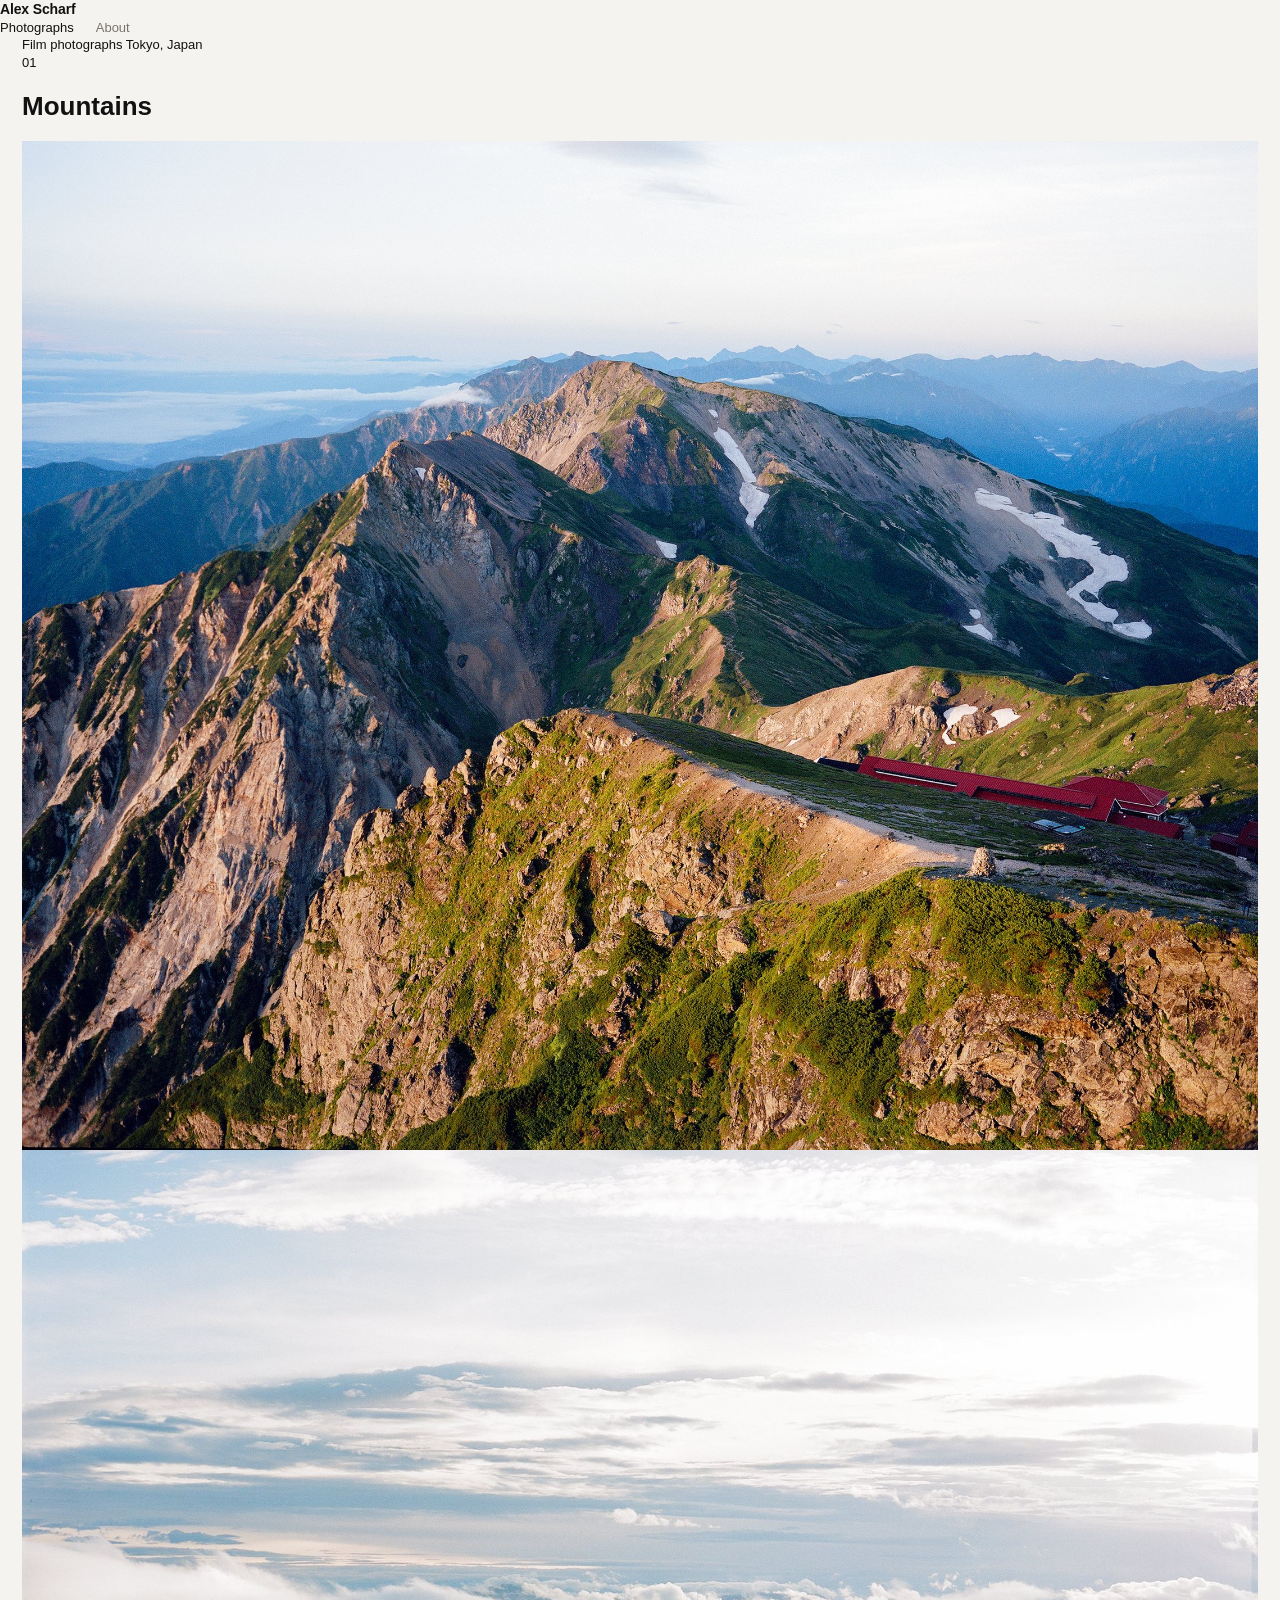
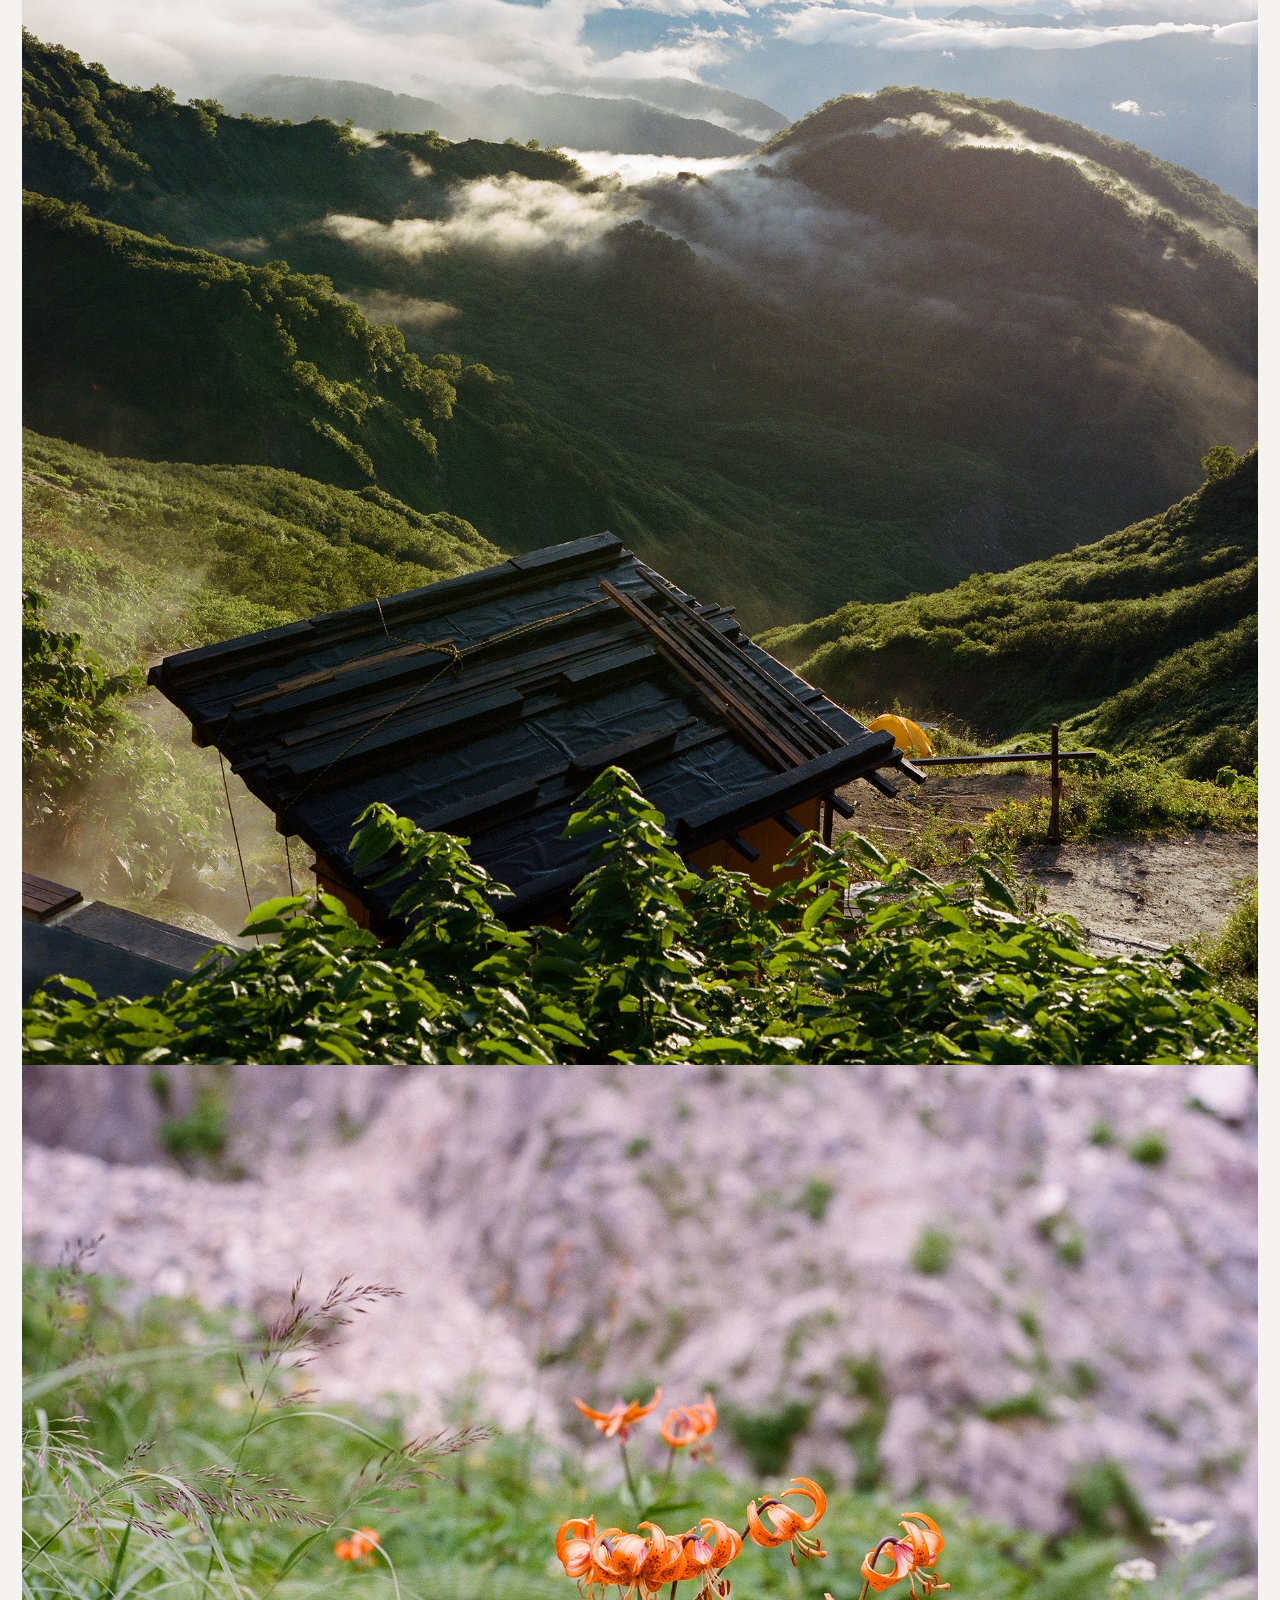
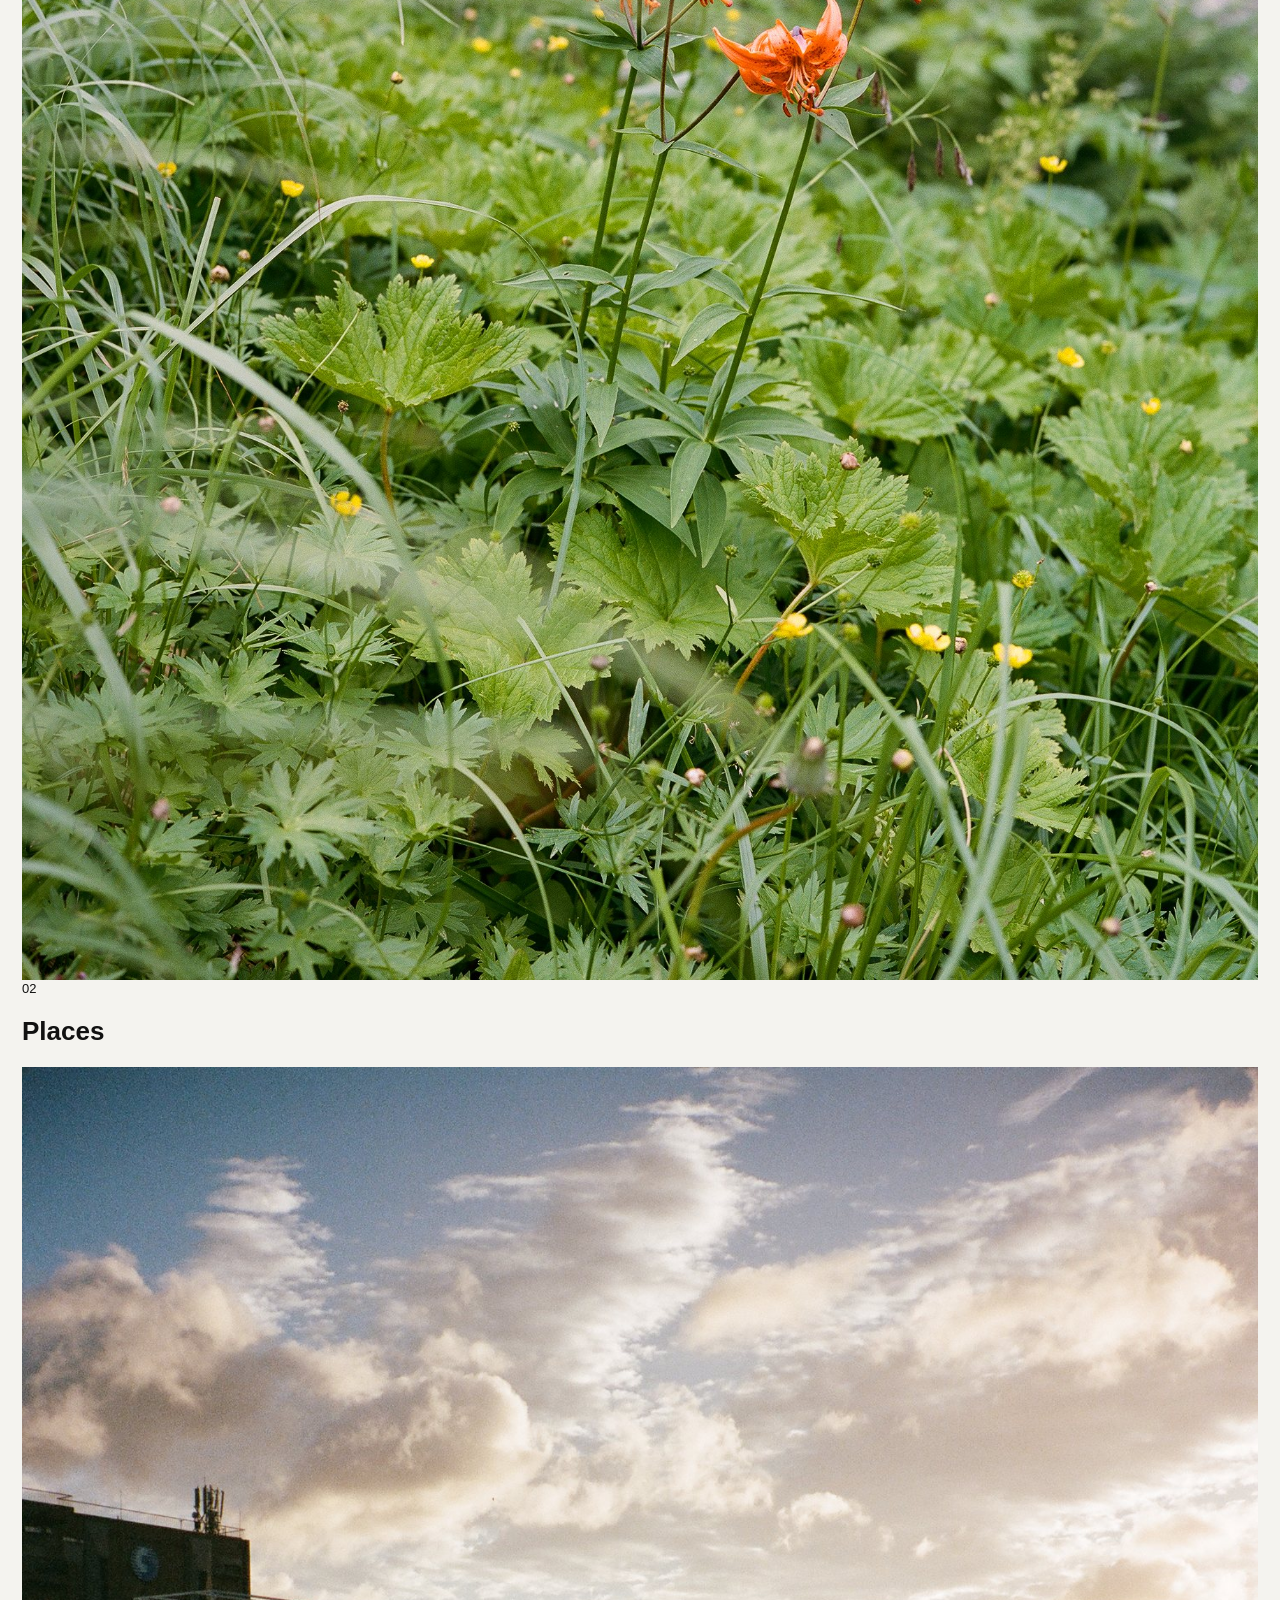
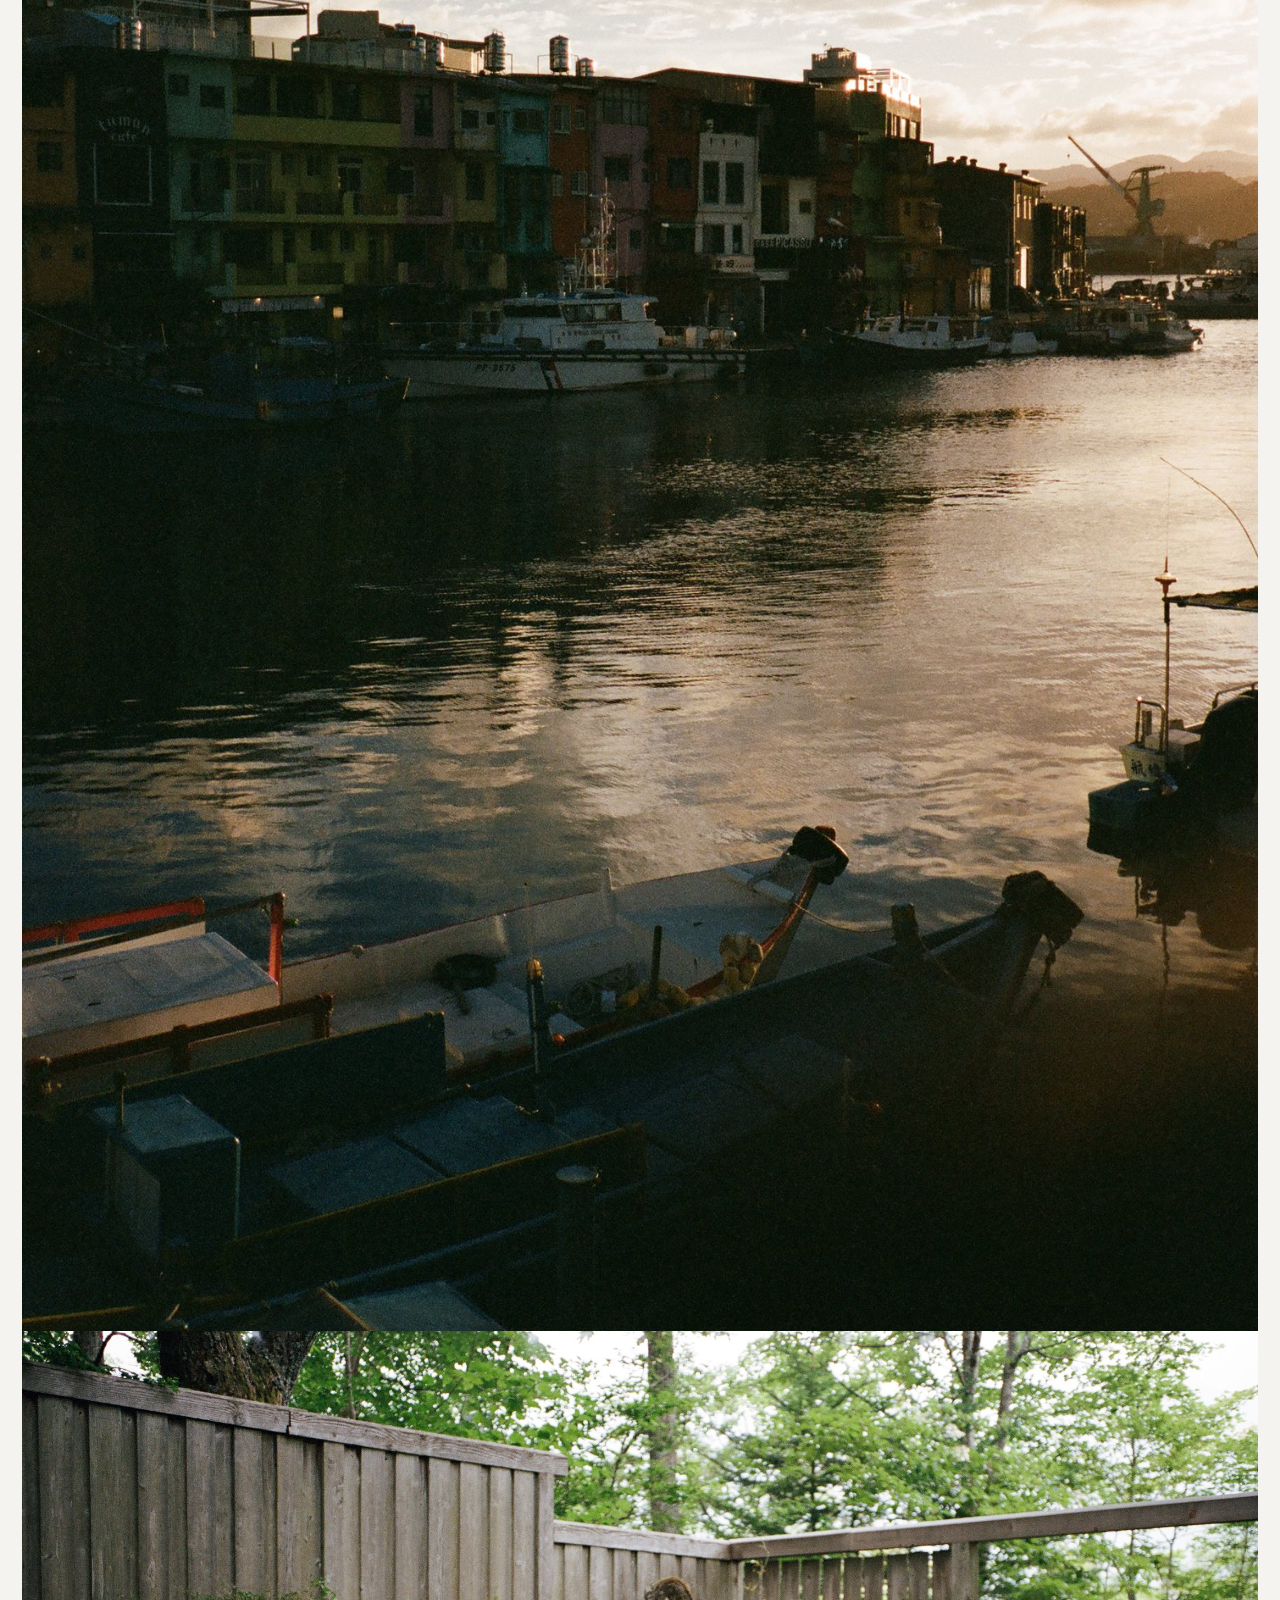
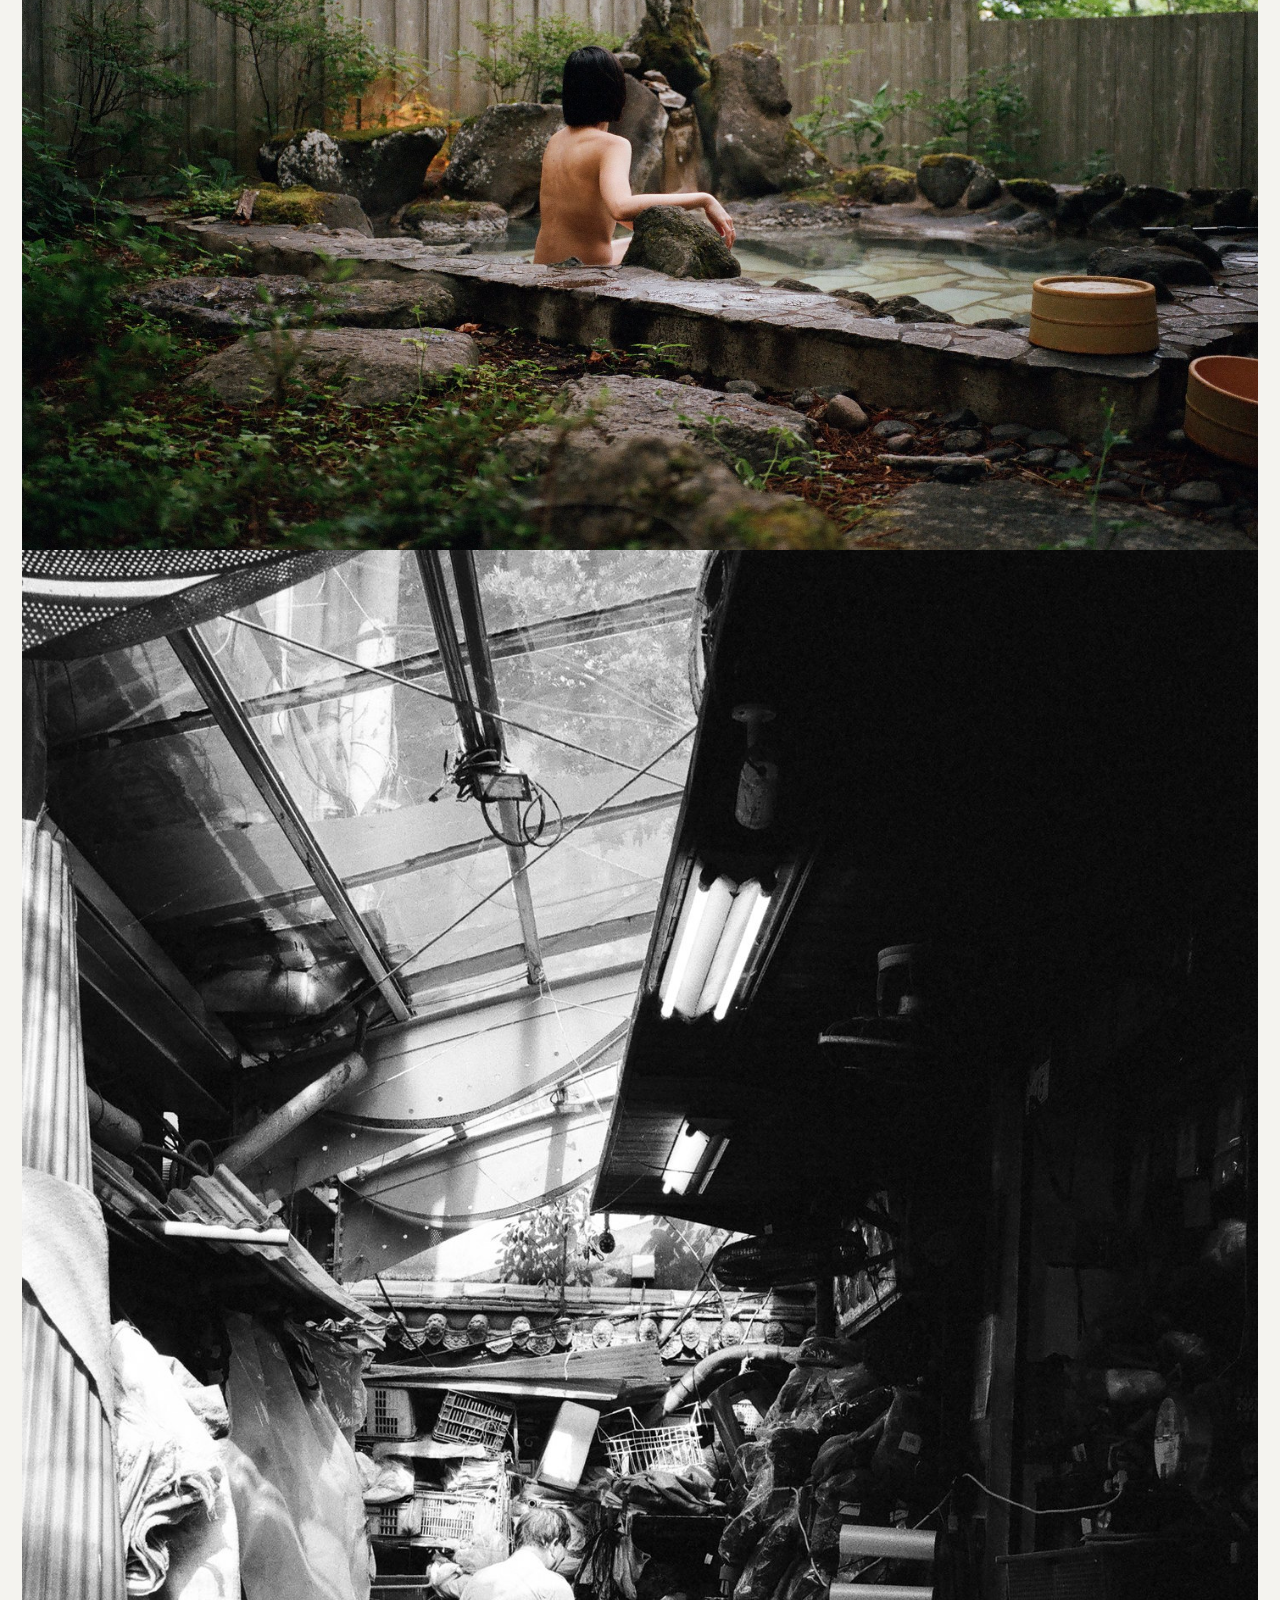
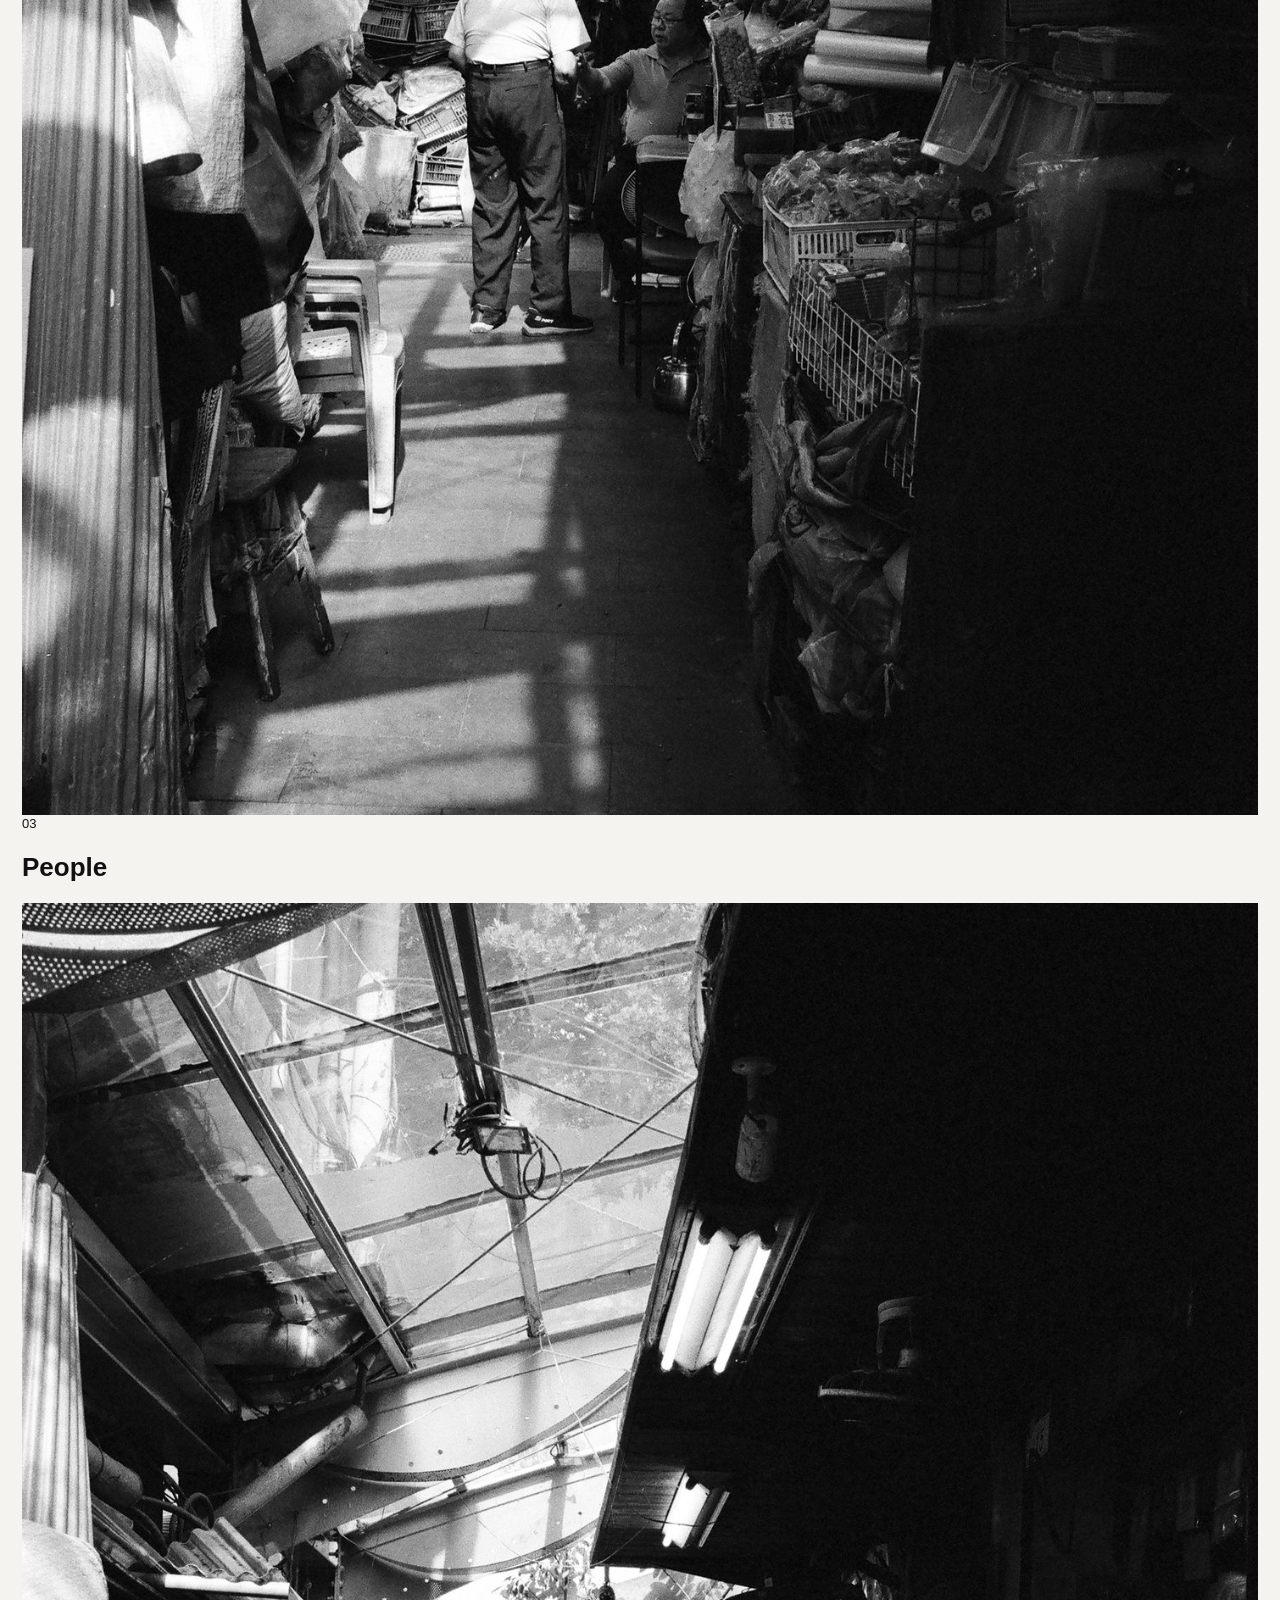
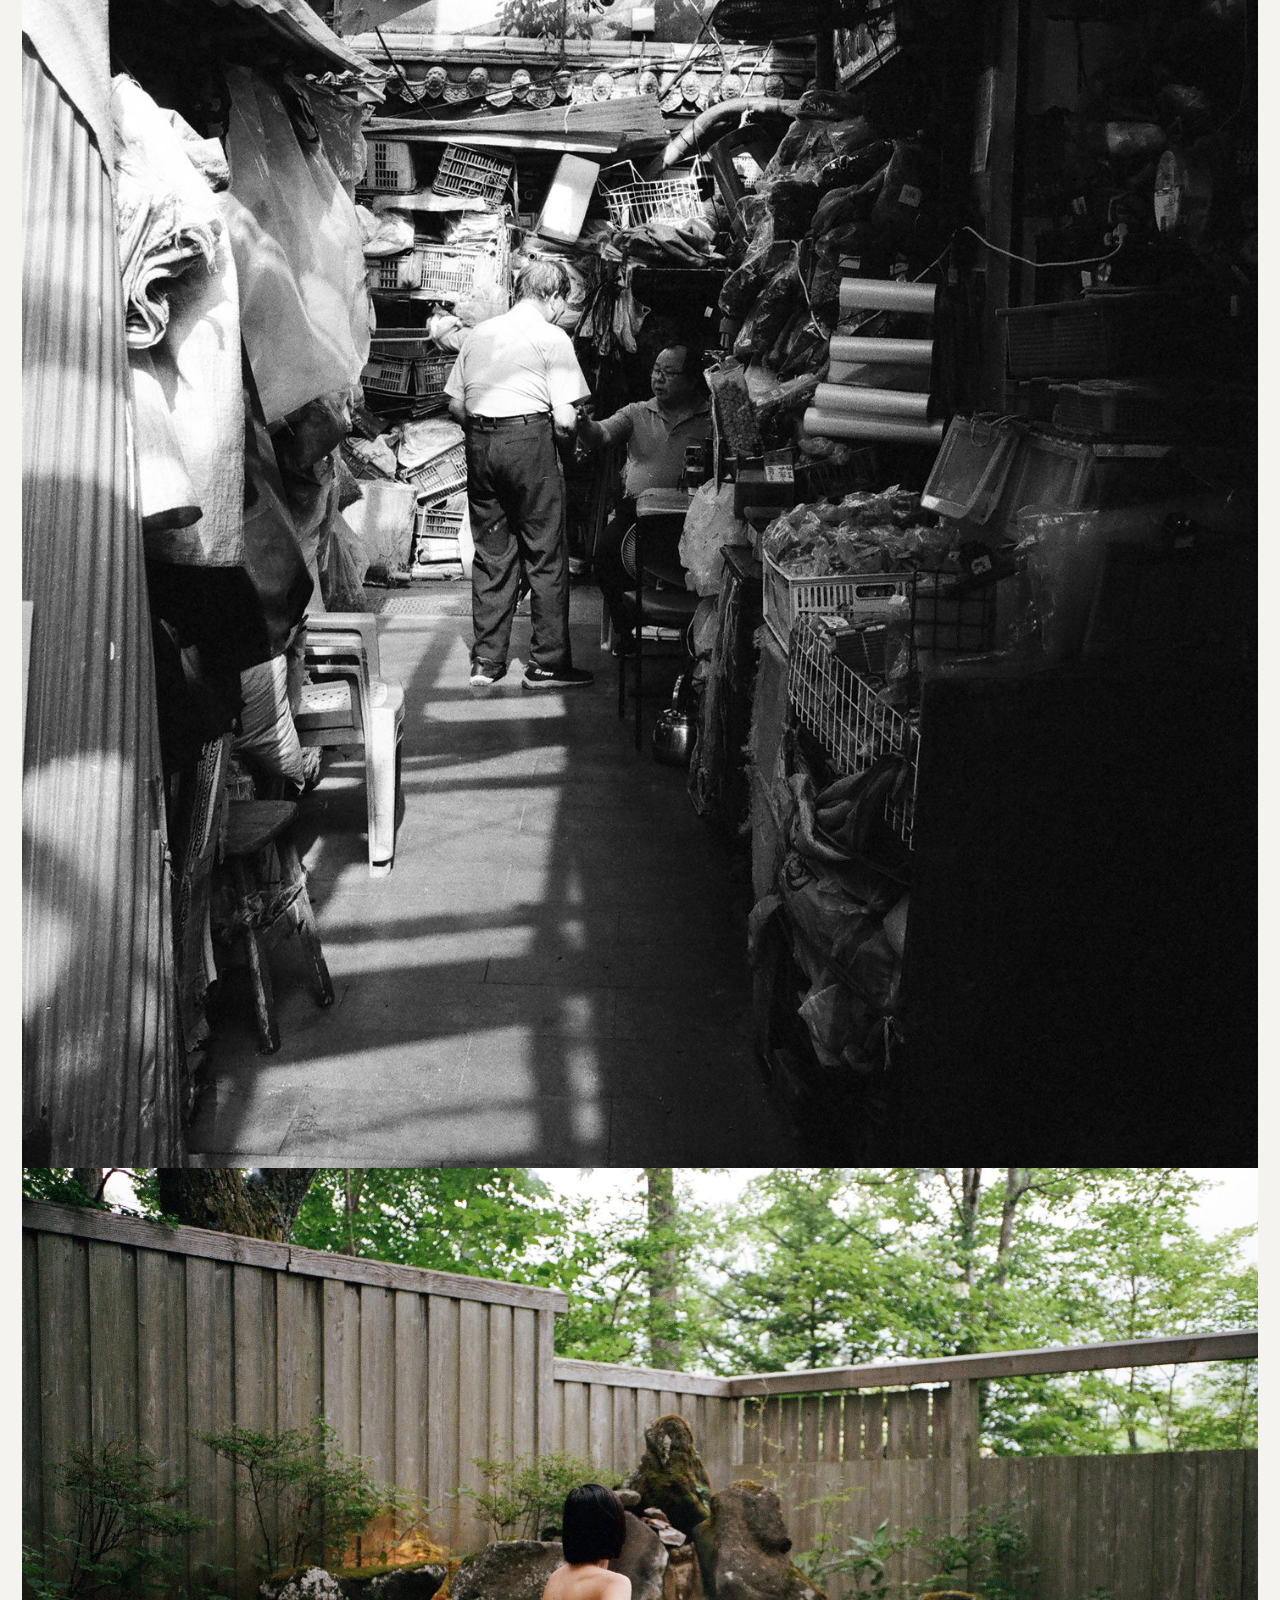
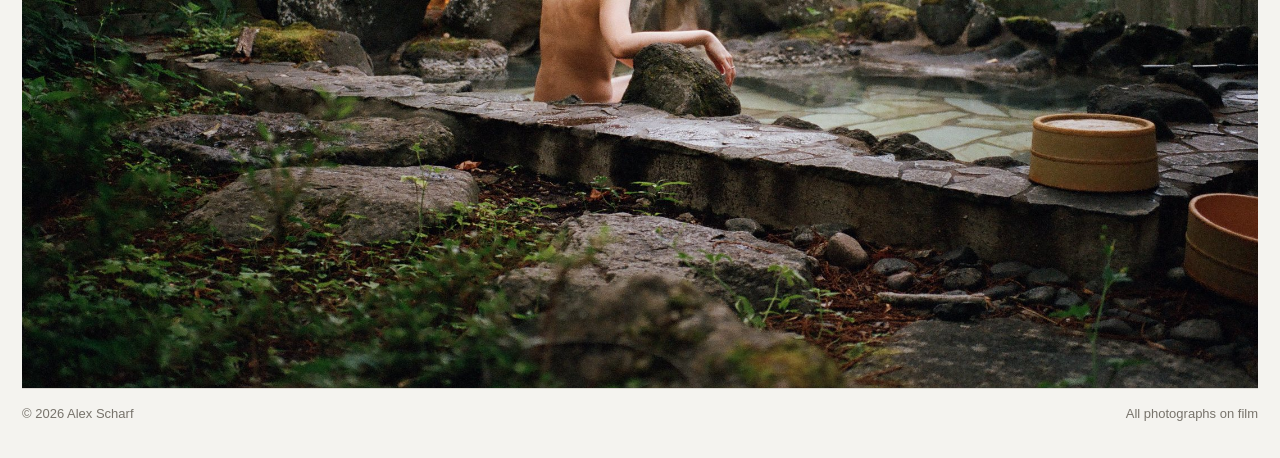
==== index.html @ 90b60af8 "Rebuild photo index with clearer navigation" ====
<!doctype html>
<html lang="en">
<head>
  <meta charset="utf-8">
  <meta name="viewport" content="width=device-width, initial-scale=1">
  <title>Photographs — Alex Scharf</title>
  <meta name="description" content="Film photographs by Alex Scharf, based in Tokyo.">
  <meta name="theme-color" content="#f6f5f1">
  <link rel="stylesheet" href="/styles.css">
</head>
<body>
  <header class="site-header">
    <a class="brand" href="/">Alex Scharf</a>
    <nav aria-label="Primary">
      <a class="active" href="/">Photographs</a>
      <a href="/about/">About</a>
    </nav>
  </header>

  <main class="work-index">
    <div class="index-intro">
      <span>Film photographs</span>
      <span>Tokyo, Japan</span>
    </div>

    <a class="series-row" href="/mountains/">
      <div class="series-title">
        <span class="number">01</span>
        <h1>Mountains</h1>
      </div>
      <div class="series-preview mountains-preview">
        <img src="/images/000033270004.jpg" alt="">
        <img src="/images/000033280009.jpg" alt="">
        <img src="/images/000033280007.jpg" alt="">
      </div>
    </a>

    <a class="series-row" href="/places/">
      <div class="series-title">
        <span class="number">02</span>
        <h1>Places</h1>
      </div>
      <div class="series-preview places-preview">
        <img src="/images/000029810016.jpg" alt="">
        <img src="/images/000029790023.jpg" alt="">
        <img src="/images/000033010025.jpg" alt="">
      </div>
    </a>

    <a class="series-row" href="/people/">
      <div class="series-title">
        <span class="number">03</span>
        <h1>People</h1>
      </div>
      <div class="series-preview people-preview">
        <img src="/images/000033010025.jpg" alt="">
        <img src="/images/000029790023.jpg" alt="">
      </div>
    </a>
  </main>

  <footer class="site-footer">
    <span>© <span id="year"></span> Alex Scharf</span>
    <span>All photographs on film</span>
  </footer>
  <script>document.getElementById('year').textContent = new Date().getFullYear();</script>
</body>
</html>
---- styles.css ----
:root{
  --paper:#f4f3ef;
  --ink:#111;
  --muted:#77736b;
  --rule:#d8d5cf;
  --page:1600px;
}
*{box-sizing:border-box}
html{scroll-behavior:smooth}
body{
  margin:0;
  background:var(--paper);
  color:var(--ink);
  font-family:Arial,Helvetica,sans-serif;
  font-size:13px;
  line-height:1.35;
}
a{color:inherit;text-decoration:none}
img{display:block;width:100%;height:auto}
figure{margin:0}
.topbar,.site-footer,main{
  width:min(calc(100% - 44px),var(--page));
  margin:0 auto;
}
.topbar{
  height:64px;
  display:flex;
  align-items:center;
  justify-content:space-between;
}
.brand{
  font-size:14px;
  font-weight:600;
  letter-spacing:-.01em;
}
nav{display:flex;gap:22px;color:var(--muted)}
nav a:hover,nav a.active{color:var(--ink)}
.opening{
  width:100%;
  height:calc(100vh - 64px);
  min-height:620px;
  overflow:hidden;
}
.opening img{
  width:100%;
  height:100%;
  object-fit:cover;
}
.index-row{
  display:grid;
  grid-template-columns:1fr 1fr 1fr;
  padding:14px 0 0;
  color:var(--muted);
}
.index-row span:nth-child(2){text-align:center}
.index-row span:nth-child(3){text-align:right}
.collection-feature{
  width:78%;
  margin-top:18vw;
}
.collection-feature.feature-right{margin-left:auto}
.collection-feature.feature-small{width:58%}
.collection-feature figure{overflow:hidden}
.collection-feature img{transition:transform .35s ease,opacity .2s ease}
.collection-feature a:hover img{transform:scale(1.005);opacity:.97}
.feature-label{
  display:grid;
  grid-template-columns:60px 1fr auto;
  align-items:baseline;
  gap:18px;
  padding-top:10px;
}
.feature-label strong{
  font-size:clamp(28px,3vw,48px);
  font-weight:400;
  letter-spacing:-.035em;
}
.feature-label span:first-child,
.feature-label span:last-child{color:var(--muted)}
.about-minimal{
  margin-top:20vw;
  border-top:1px solid var(--rule);
  padding:18px 0 84px;
  display:grid;
  grid-template-columns:1fr 2fr;
}
.about-minimal span{color:var(--muted)}
.about-minimal p{
  margin:0;
  max-width:560px;
  font-size:18px;
  letter-spacing:-.01em;
}
.site-footer{
  display:flex;
  justify-content:space-between;
  border-top:1px solid var(--rule);
  padding:16px 0 36px;
  color:var(--muted);
}

/* collection pages */
.collection-page{padding-bottom:7vw}
.collection-meta{
  display:grid;
  grid-template-columns:60px 1fr auto;
  gap:18px;
  border-top:1px solid var(--rule);
  padding:14px 0 7vw;
  color:var(--muted);
}
.collection-meta span:nth-child(2){
  color:var(--ink);
  font-size:14px;
}
.photo{margin-bottom:14vw}
.photo.full{width:100%}
.photo.medium{width:66%}
.photo.small{width:43%}
.photo.left{margin-right:auto}
.photo.right{margin-left:auto}

@media(max-width:760px){
  .topbar,.site-footer,main{width:min(calc(100% - 24px),var(--page))}
  .topbar{height:auto;min-height:58px;padding:16px 0;align-items:flex-start;gap:20px}
  nav{gap:12px;flex-wrap:wrap;justify-content:flex-end}
  .opening{height:auto;min-height:0}
  .opening img{height:auto;object-fit:contain}
  .index-row{padding-top:10px}
  .collection-feature,
  .collection-feature.feature-small{width:88%;margin-top:30vw}
  .collection-feature.feature-right{margin-left:auto}
  .feature-label{grid-template-columns:34px 1fr;gap:8px 12px}
  .feature-label span:last-child{grid-column:2}
  .about-minimal{grid-template-columns:1fr;gap:28px;margin-top:30vw;padding-bottom:54px}
  .about-minimal p{font-size:16px}
  .collection-meta{grid-template-columns:34px 1fr;gap:8px 12px;padding-bottom:18vw}
  .collection-meta span:last-child{grid-column:2}
  .collection-page{padding-bottom:12vw}
  .photo{margin-bottom:26vw}
  .photo.medium{width:86%}
  .photo.small{width:70%}
}
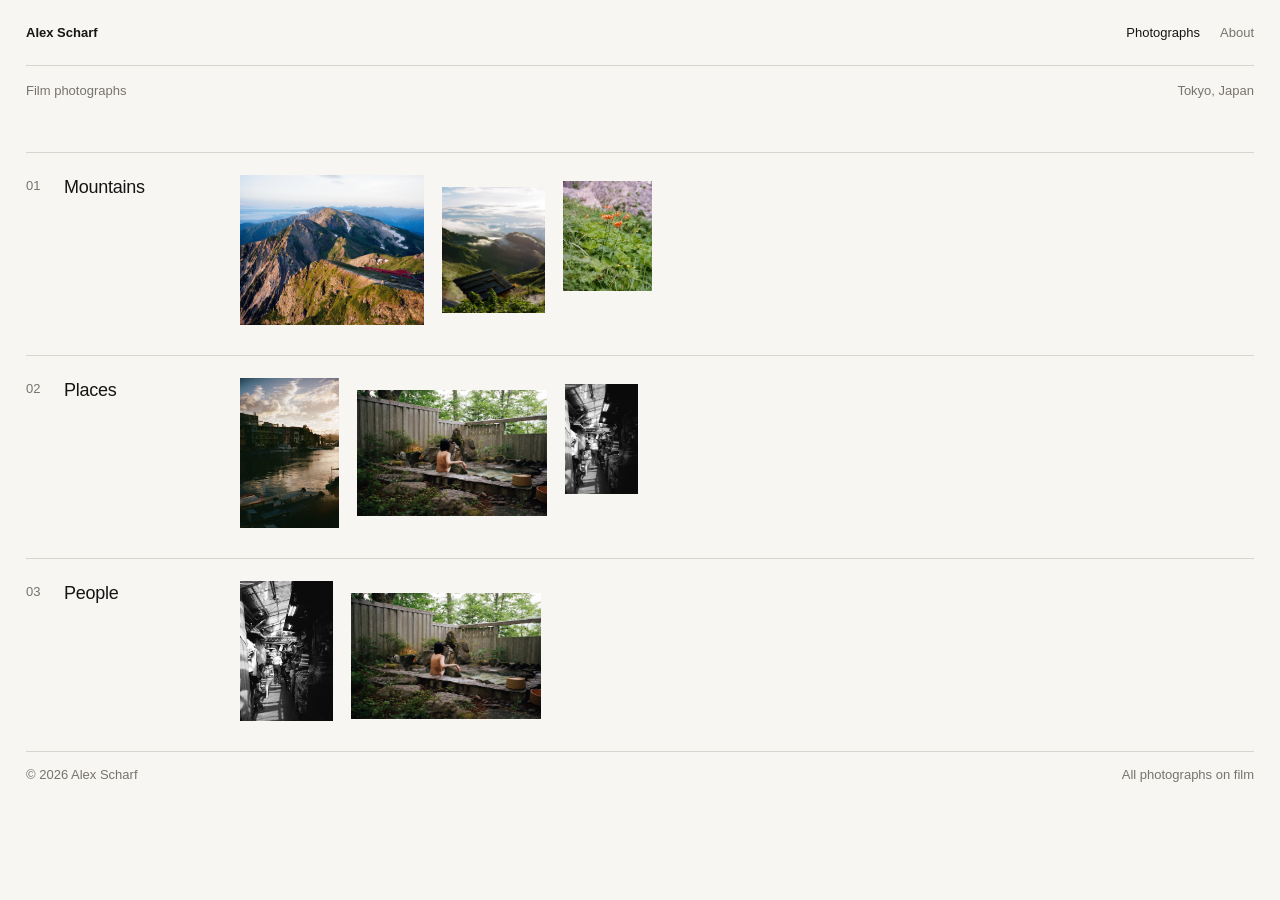
==== commit 2ab4bac6: "Use compact photography stylesheet" ====
--- a/index.html
+++ b/index.html
@@ -6,7 +6,7 @@
   <title>Photographs — Alex Scharf</title>
   <meta name="description" content="Film photographs by Alex Scharf, based in Tokyo.">
   <meta name="theme-color" content="#f6f5f1">
-  <link rel="stylesheet" href="/styles.css">
+  <link rel="stylesheet" href="/photo-index.css">
 </head>
 <body>
   <header class="site-header">
--- a/photo-index.css
+++ b/photo-index.css
@@ -0,0 +1,170 @@
+:root{
+  --bg:#f7f6f2;
+  --ink:#151515;
+  --muted:#77736d;
+  --rule:#d8d5cf;
+  --max:1240px;
+}
+*{box-sizing:border-box}
+html{scroll-behavior:smooth}
+body{
+  margin:0;
+  background:var(--bg);
+  color:var(--ink);
+  font-family:Arial,Helvetica,sans-serif;
+  font-size:13px;
+  line-height:1.35;
+}
+a{color:inherit;text-decoration:none}
+img{display:block;max-width:100%;height:auto}
+figure,h1,p{margin:0}
+
+.site-header,.work-index,.series-page,.about-page,.site-footer{
+  width:min(calc(100% - 52px),var(--max));
+  margin:0 auto;
+}
+.site-header{
+  height:66px;
+  display:flex;
+  align-items:center;
+  justify-content:space-between;
+  border-bottom:1px solid var(--rule);
+}
+.brand{font-weight:600}
+.site-header nav{display:flex;gap:20px;color:var(--muted)}
+.site-header nav a:hover,.site-header nav a.active{color:var(--ink)}
+
+.index-intro{
+  display:flex;
+  justify-content:space-between;
+  padding:16px 0 52px;
+  color:var(--muted);
+}
+
+.series-row{
+  display:grid;
+  grid-template-columns:180px 1fr;
+  gap:34px;
+  padding:22px 0 30px;
+  border-top:1px solid var(--rule);
+  align-items:start;
+}
+.series-title{
+  display:grid;
+  grid-template-columns:28px 1fr;
+  gap:10px;
+  align-content:start;
+}
+.series-title .number{color:var(--muted);padding-top:2px}
+.series-title h1{
+  font-size:18px;
+  font-weight:400;
+  letter-spacing:-.015em;
+}
+.series-preview{
+  display:flex;
+  gap:18px;
+  align-items:flex-start;
+}
+.series-preview img{
+  width:auto;
+  max-width:none;
+  height:150px;
+  object-fit:cover;
+}
+.series-preview img:nth-child(2){height:126px;margin-top:12px}
+.series-preview img:nth-child(3){height:110px;margin-top:6px}
+.people-preview img{height:140px}
+.series-row:hover .series-title h1{text-decoration:underline;text-underline-offset:3px}
+
+.series-header{
+  display:grid;
+  grid-template-columns:auto 14px 1fr auto;
+  gap:7px;
+  padding:16px 0 54px;
+  color:var(--muted);
+}
+.series-header strong{font-weight:400;color:var(--ink)}
+.series-header .count{text-align:right}
+
+.gallery-grid{
+  display:grid;
+  grid-template-columns:repeat(12,1fr);
+  gap:70px 22px;
+  max-width:1040px;
+  margin:0 auto 96px;
+  align-items:start;
+}
+.gallery-grid figure:nth-child(1){grid-column:2 / span 7}
+.gallery-grid figure:nth-child(2){grid-column:7 / span 5}
+.gallery-grid figure:nth-child(3){grid-column:3 / span 4}
+.gallery-grid figure.narrow{width:auto;justify-self:stretch}
+.gallery-grid img{
+  width:100%;
+  height:auto;
+  max-height:500px;
+  object-fit:contain;
+}
+.series-nav{
+  border-top:1px solid var(--rule);
+  padding:16px 0 58px;
+  display:flex;
+  gap:22px;
+  color:var(--muted);
+}
+.series-nav a:hover,.series-nav .current{color:var(--ink)}
+
+.about-page{
+  min-height:calc(100vh - 140px);
+  display:grid;
+  grid-template-columns:180px 1fr;
+  gap:34px;
+  padding:46px 0;
+}
+.about-label{color:var(--muted)}
+.about-copy{
+  max-width:560px;
+  font-size:19px;
+  letter-spacing:-.015em;
+}
+.about-copy p+p{margin-top:16px}
+
+.site-footer{
+  border-top:1px solid var(--rule);
+  padding:14px 0 30px;
+  display:flex;
+  justify-content:space-between;
+  color:var(--muted);
+}
+
+@media(max-width:800px){
+  .site-header,.work-index,.series-page,.about-page,.site-footer{width:calc(100% - 28px)}
+  .site-header{height:60px}
+  .index-intro{padding-bottom:34px}
+  .series-row{grid-template-columns:1fr;gap:16px;padding:18px 0 26px}
+  .series-preview{overflow-x:auto;padding-bottom:2px}
+  .series-preview img,
+  .series-preview img:nth-child(2),
+  .series-preview img:nth-child(3){
+    flex:0 0 auto;
+    width:auto;
+    height:118px;
+    margin-top:0;
+  }
+  .series-header{grid-template-columns:auto 12px 1fr;padding-bottom:34px}
+  .series-header .count{grid-column:3;text-align:left;margin-top:3px}
+  .gallery-grid{
+    grid-template-columns:1fr 1fr;
+    gap:32px 16px;
+    margin-bottom:64px;
+  }
+  .gallery-grid figure:nth-child(1),
+  .gallery-grid figure:nth-child(2),
+  .gallery-grid figure:nth-child(3){
+    grid-column:auto;
+  }
+  .gallery-grid figure:nth-child(1){grid-column:1 / -1;width:82%;justify-self:center}
+  .gallery-grid img{max-height:none}
+  .about-page{grid-template-columns:1fr;gap:26px;padding-top:32px}
+  .about-copy{font-size:17px}
+}
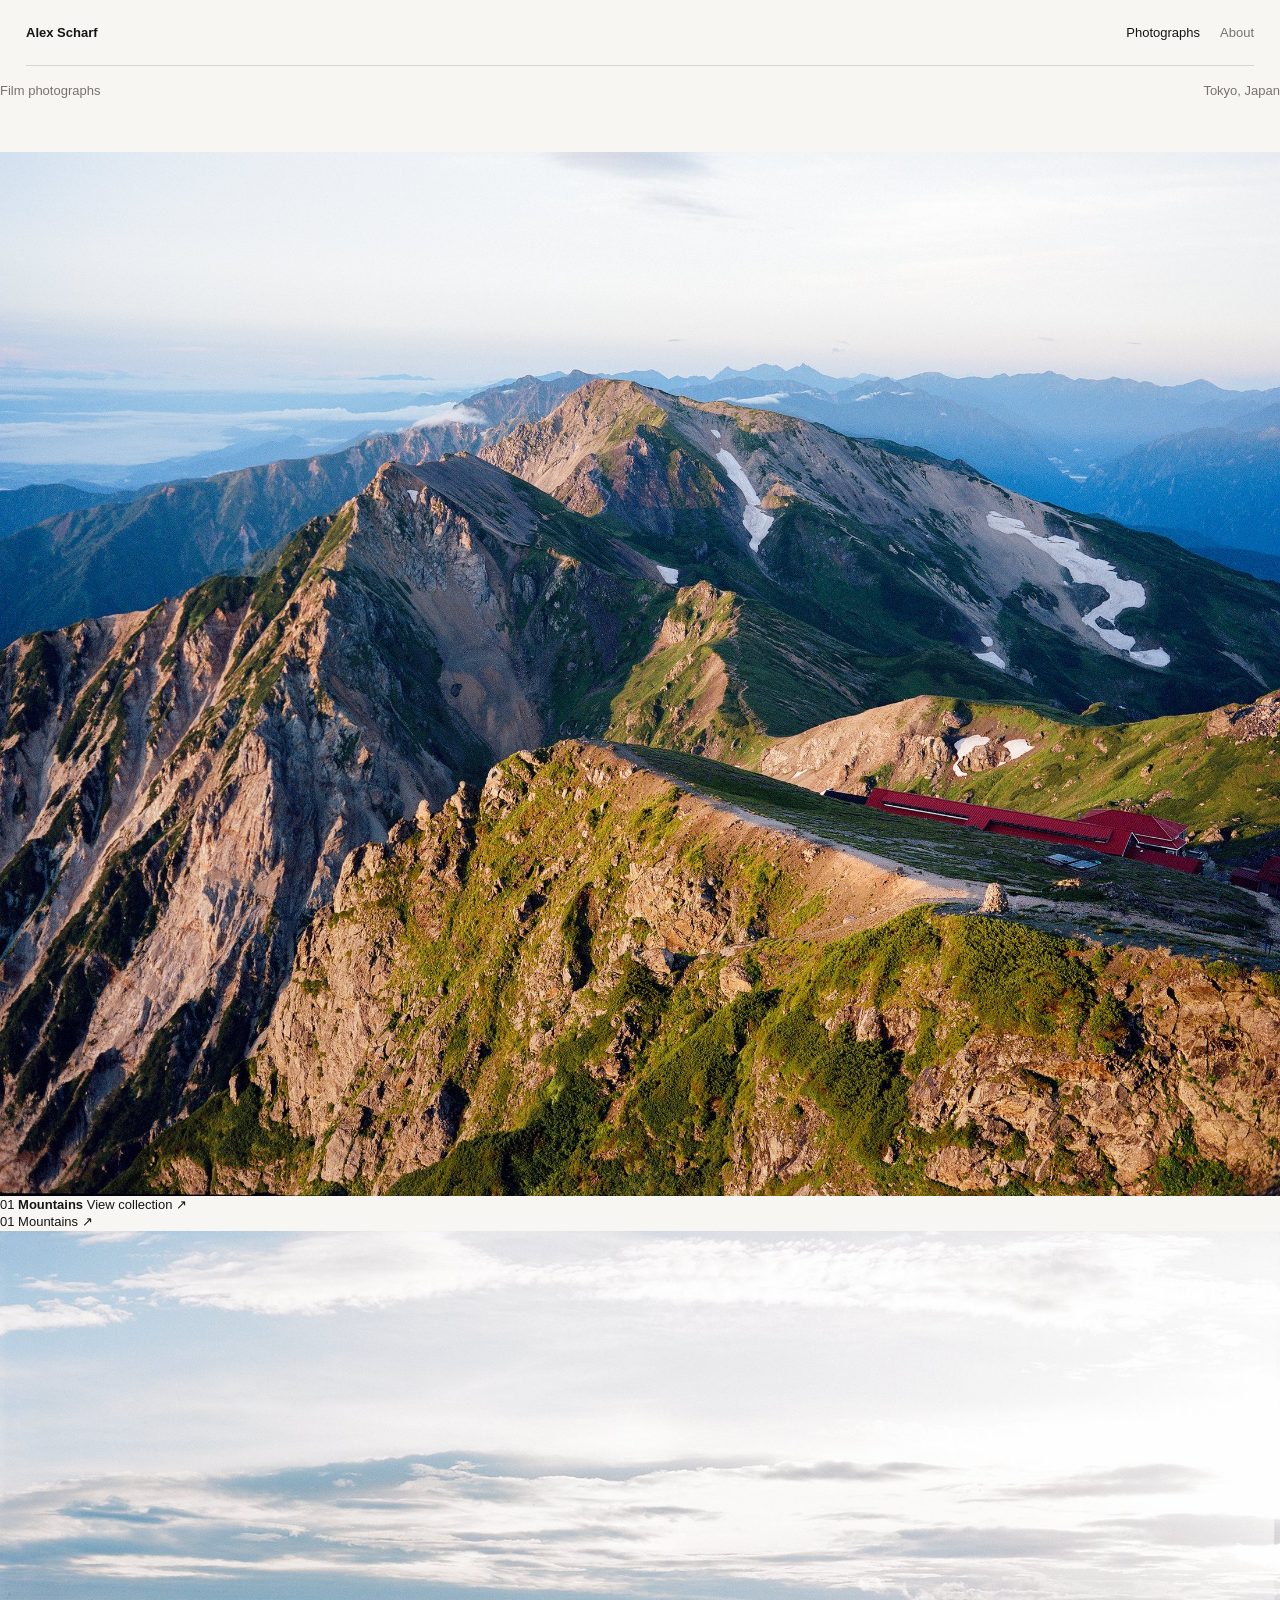
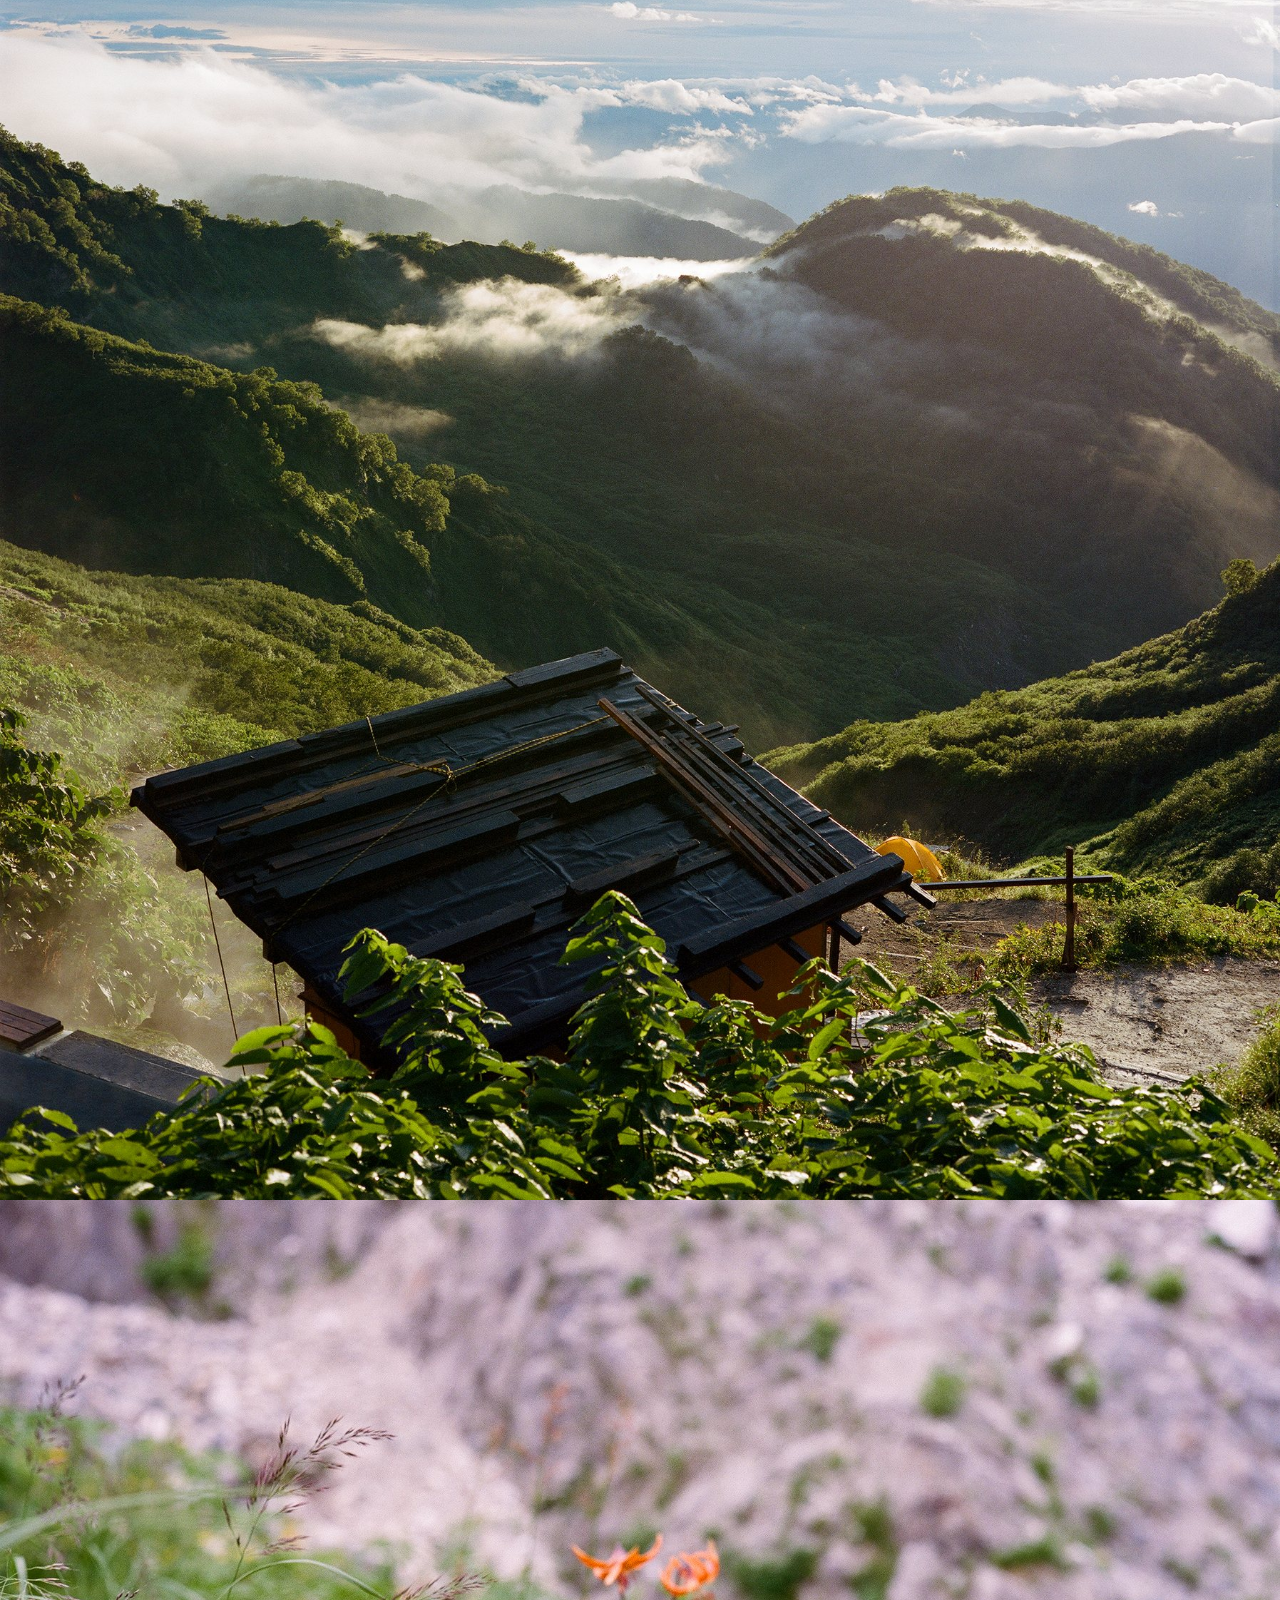
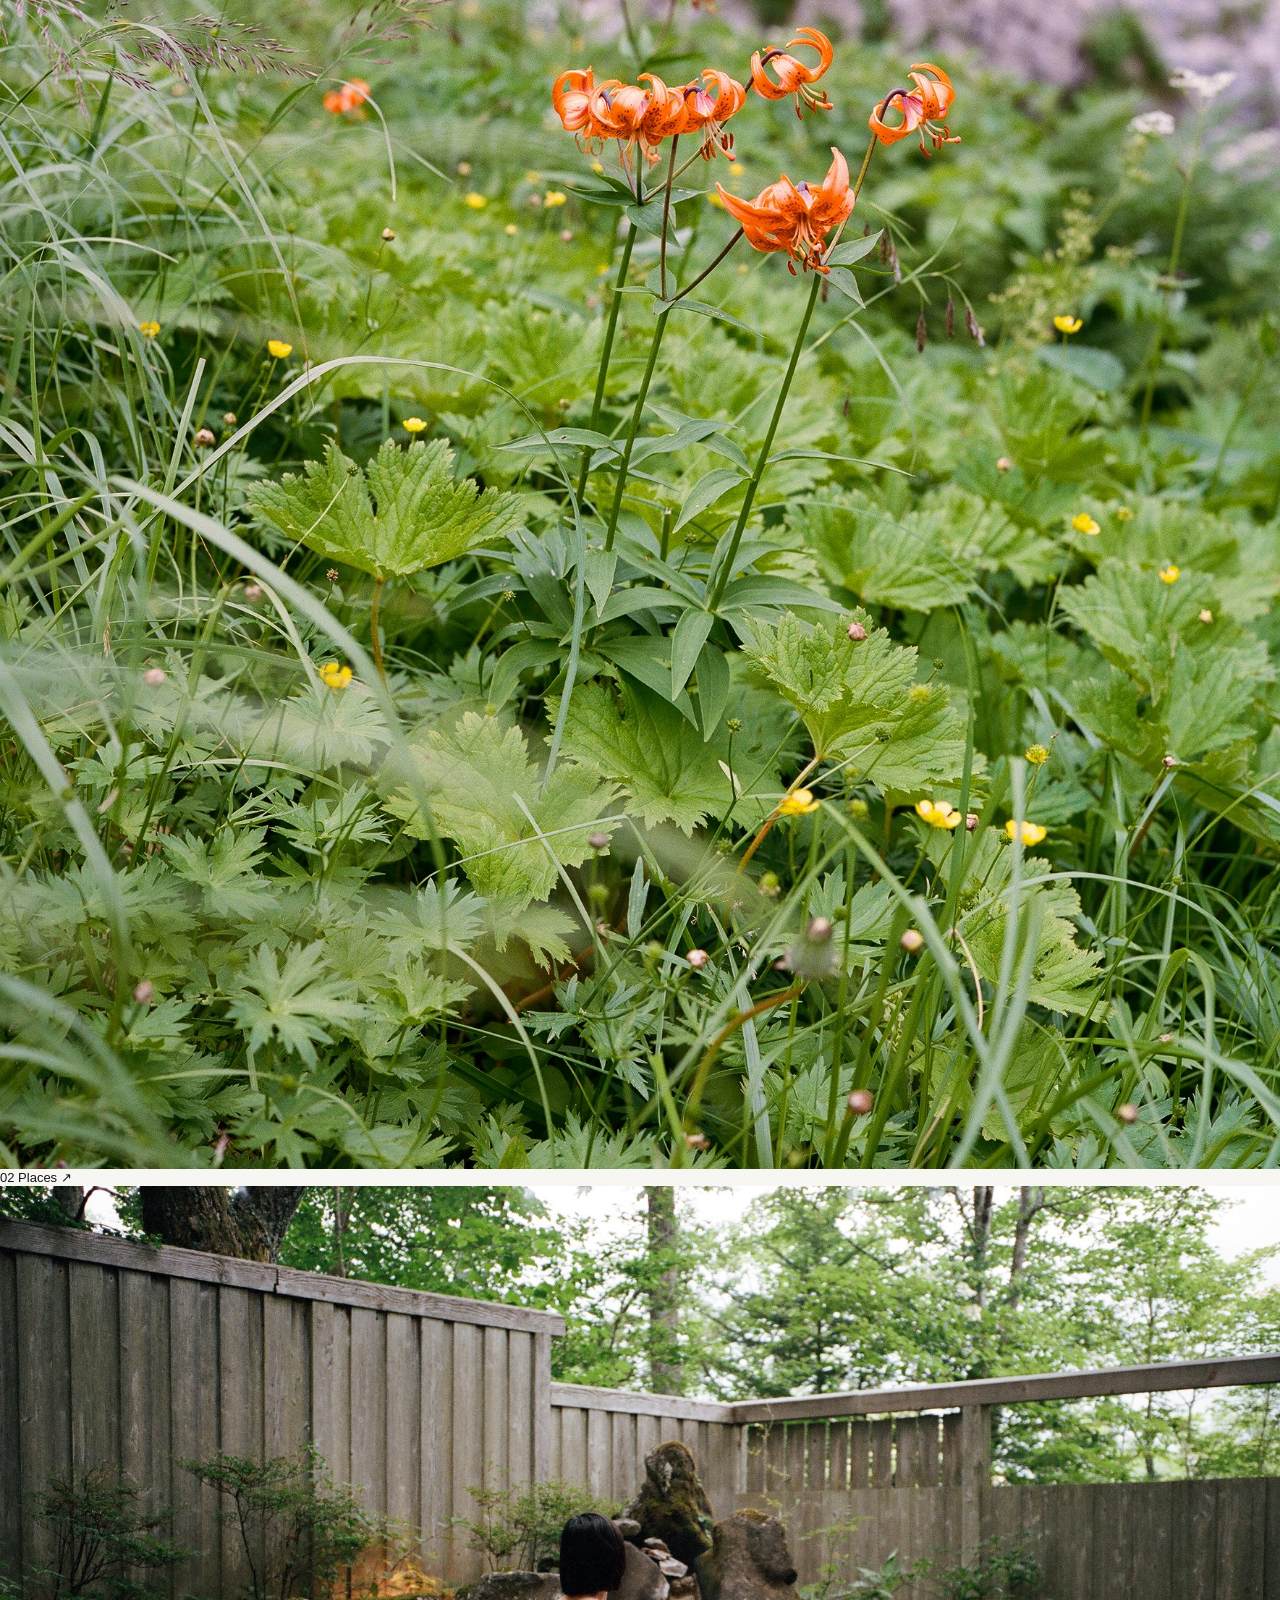
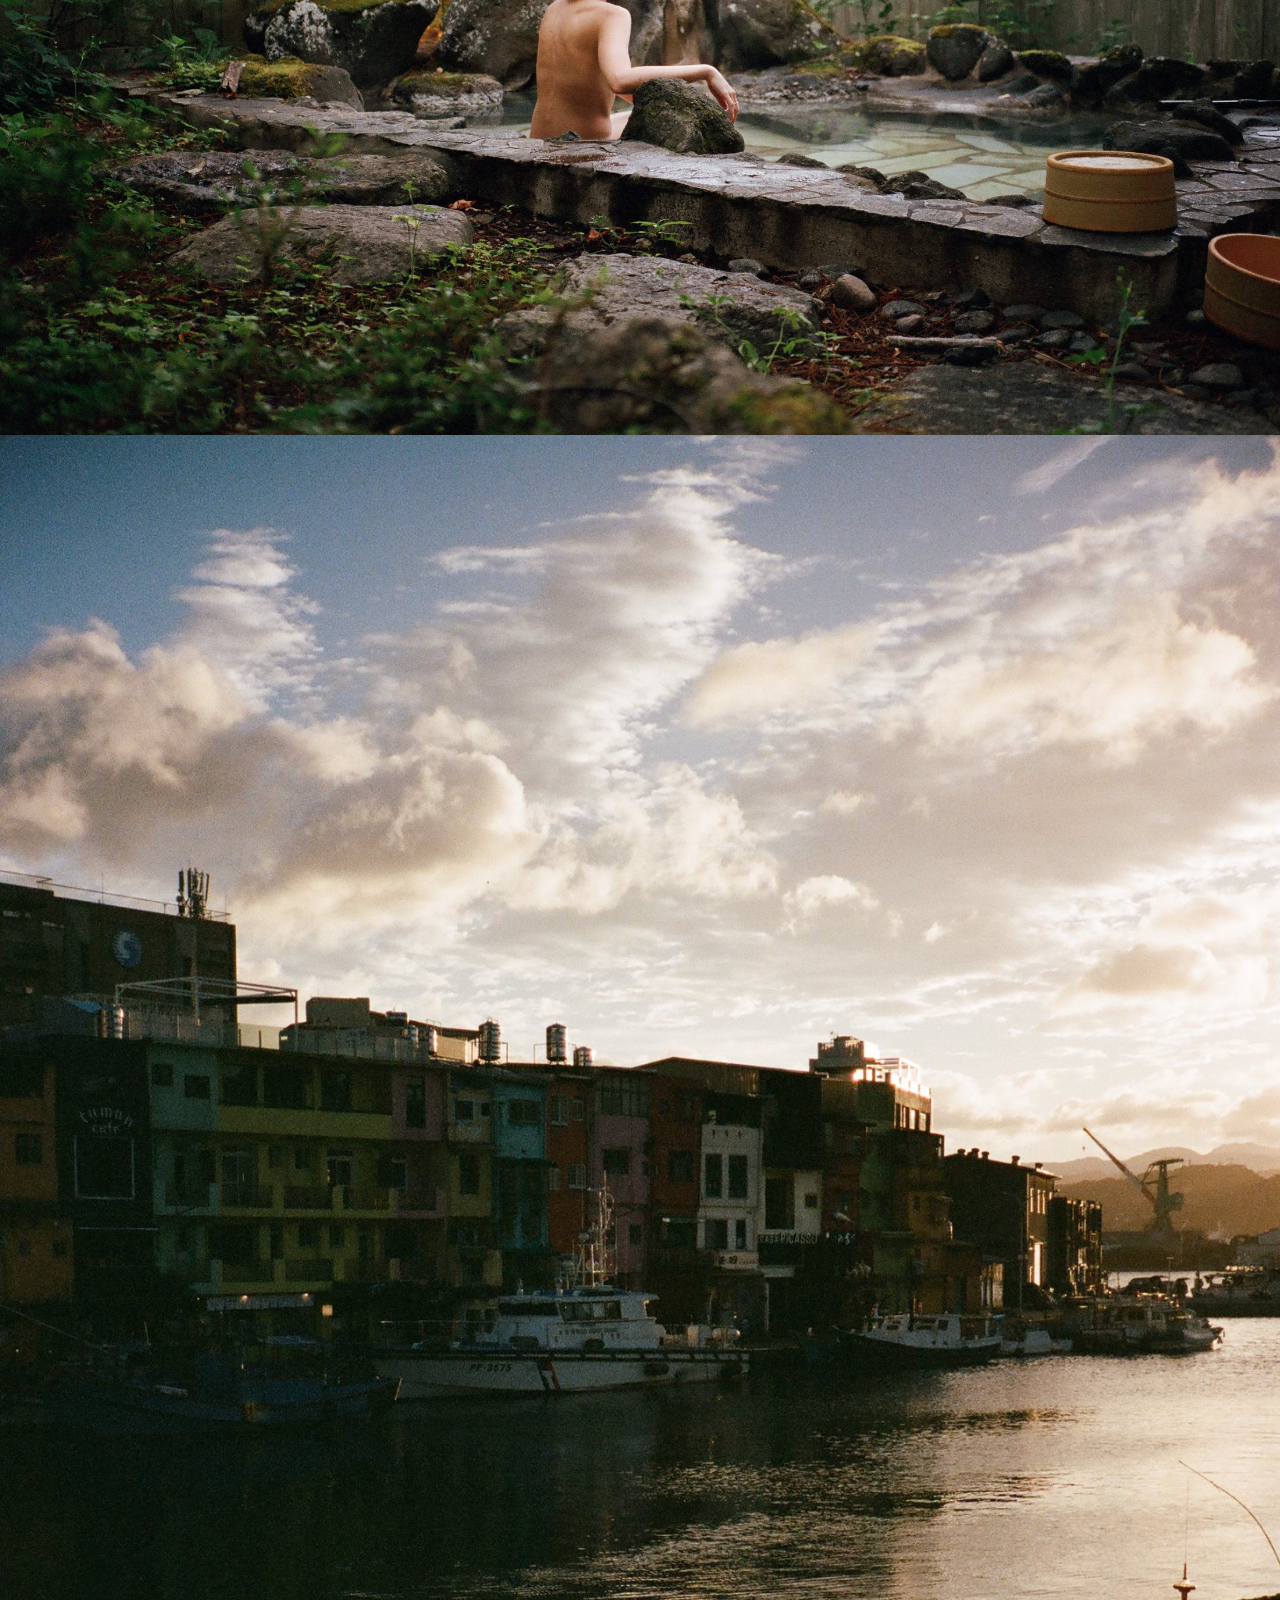
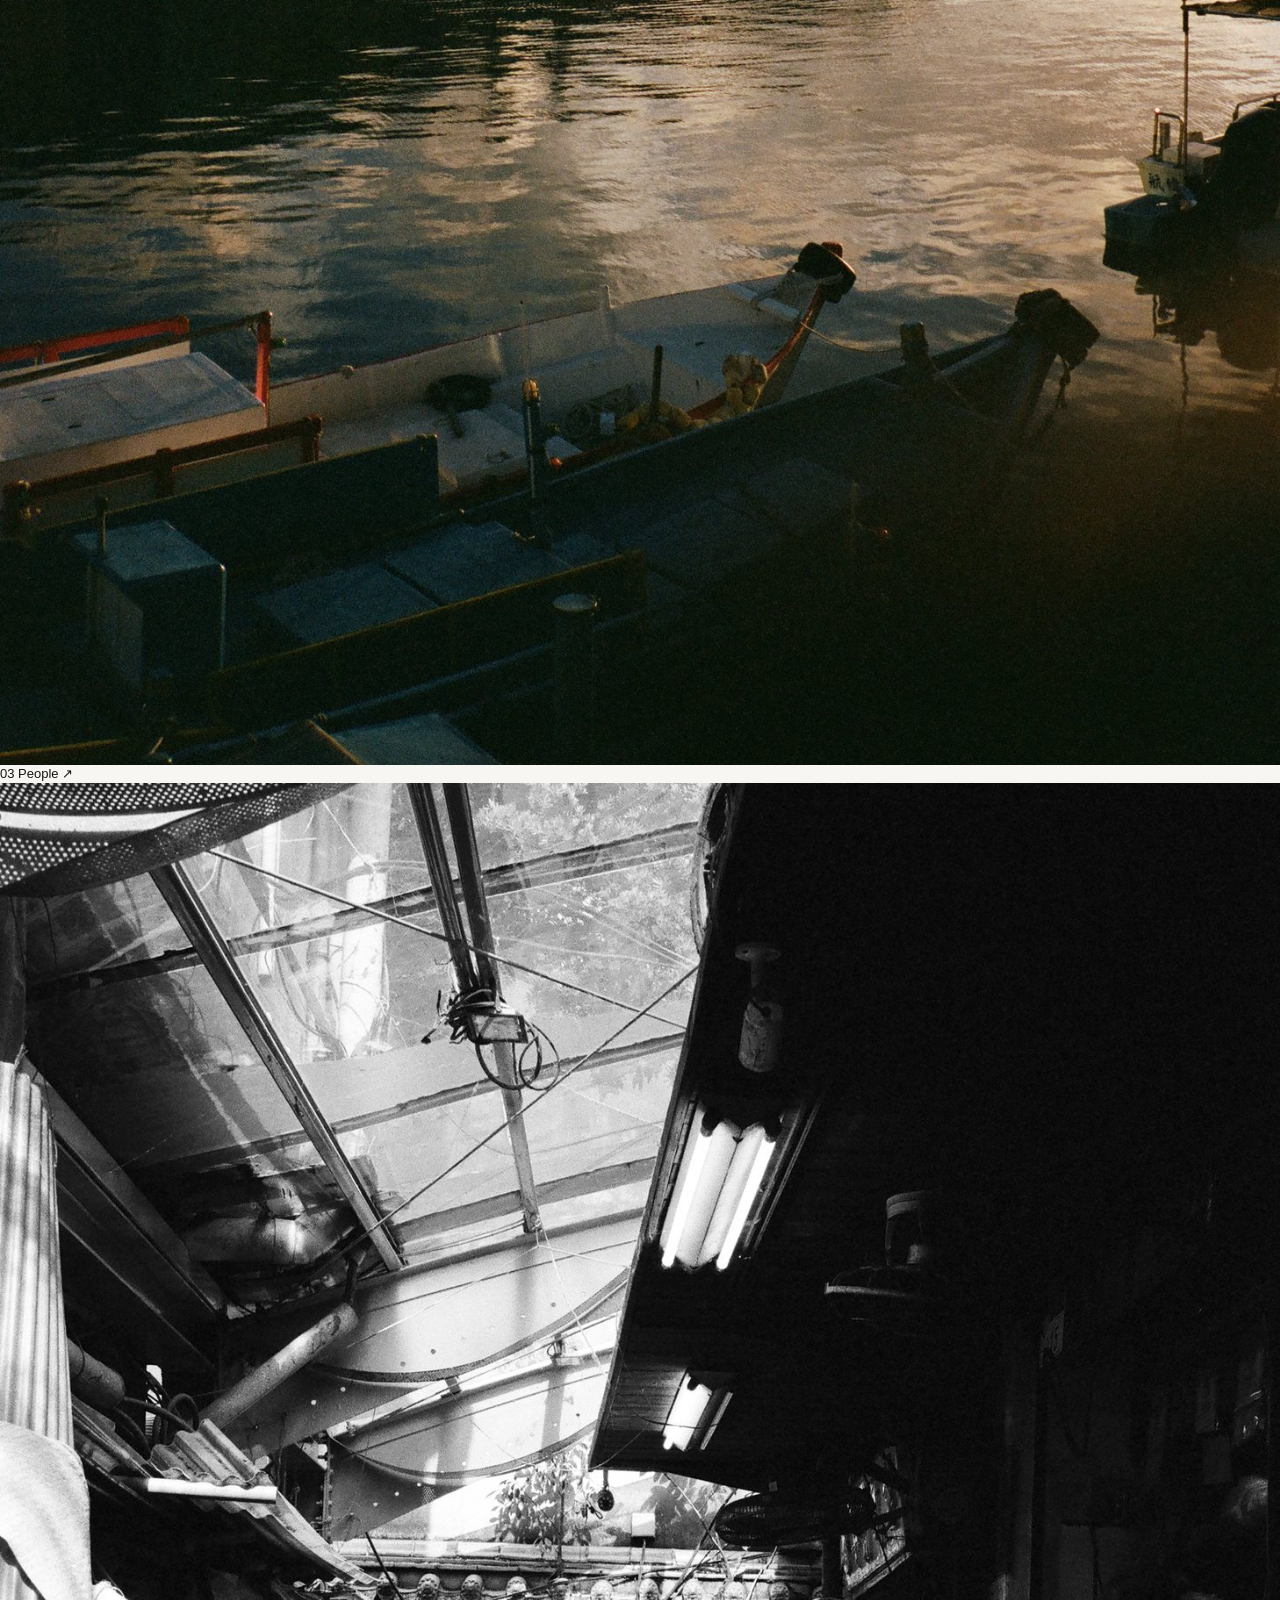
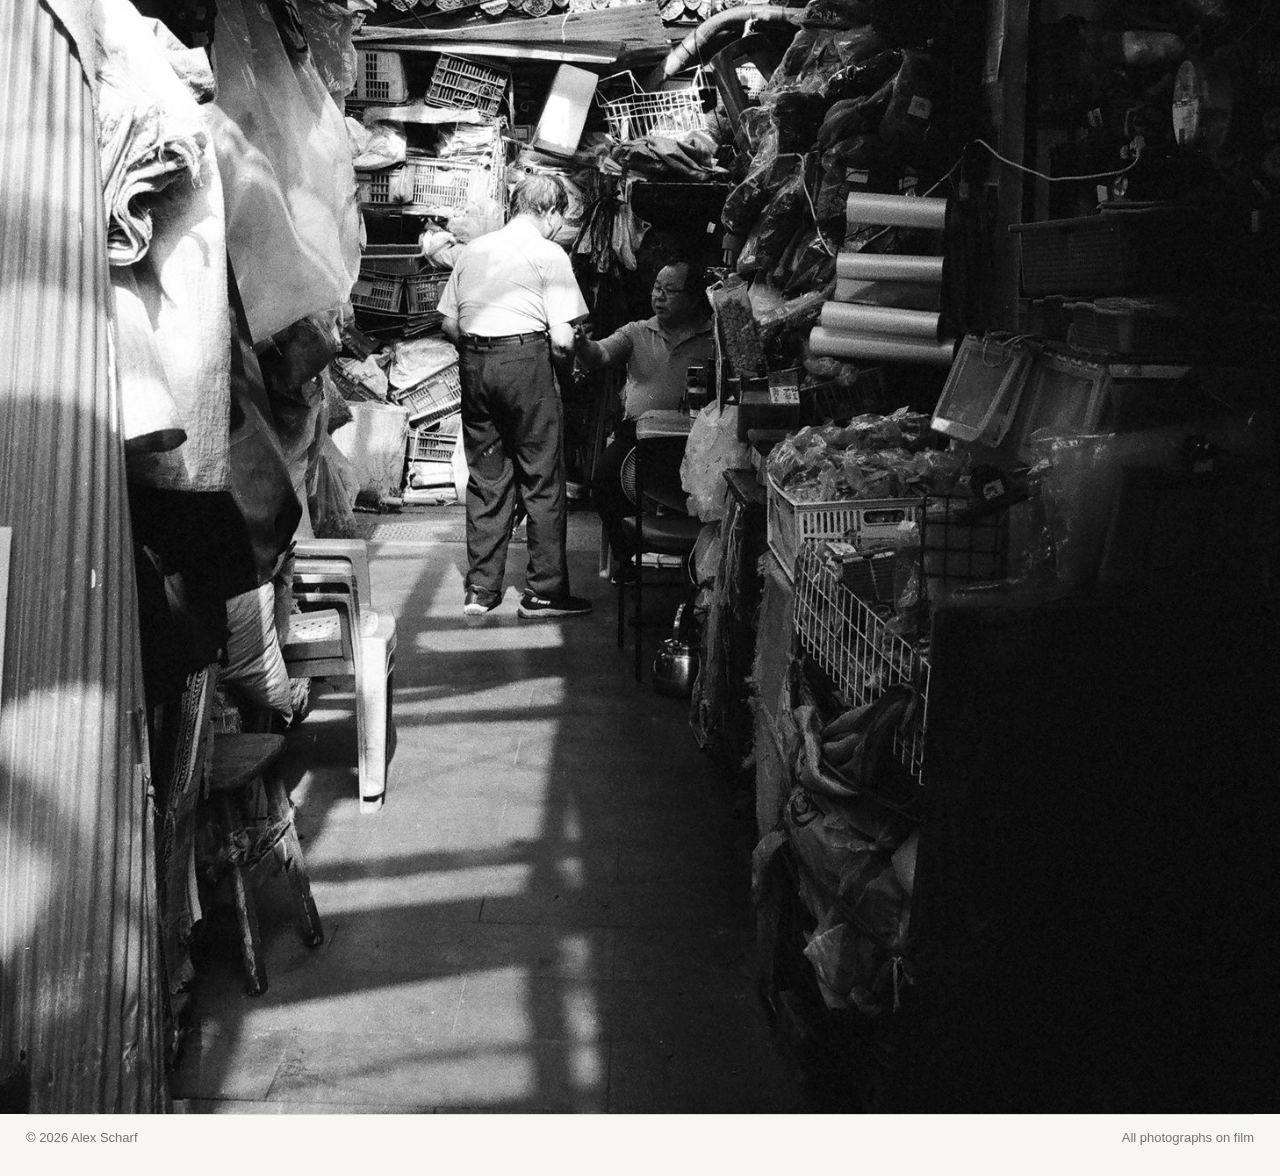
==== commit 36e6c12e: "Balance hero with asymmetric collection layouts" ====
--- a/index.html
+++ b/index.html
@@ -5,8 +5,8 @@
   <meta name="viewport" content="width=device-width, initial-scale=1">
   <title>Photographs — Alex Scharf</title>
   <meta name="description" content="Film photographs by Alex Scharf, based in Tokyo.">
-  <meta name="theme-color" content="#f6f5f1">
-  <link rel="stylesheet" href="/photo-index.css">
+  <meta name="theme-color" content="#f7f6f2">
+  <link rel="stylesheet" href="/photo-index.css?v=4">
 </head>
 <body>
   <header class="site-header">
@@ -17,46 +17,62 @@
     </nav>
   </header>
 
-  <main class="work-index">
+  <main class="home-page">
     <div class="index-intro">
       <span>Film photographs</span>
       <span>Tokyo, Japan</span>
     </div>
 
-    <a class="series-row" href="/mountains/">
-      <div class="series-title">
-        <span class="number">01</span>
-        <h1>Mountains</h1>
-      </div>
-      <div class="series-preview mountains-preview">
-        <img src="/images/000033270004.jpg" alt="">
-        <img src="/images/000033280009.jpg" alt="">
-        <img src="/images/000033280007.jpg" alt="">
+    <a class="home-hero" href="/mountains/" aria-label="View Mountains">
+      <figure>
+        <img src="/images/000033270004.jpg" alt="Mountain ridge in the Japanese Alps">
+      </figure>
+      <div class="hero-caption">
+        <span>01</span>
+        <strong>Mountains</strong>
+        <span>View collection ↗</span>
       </div>
     </a>
 
-    <a class="series-row" href="/places/">
-      <div class="series-title">
-        <span class="number">02</span>
-        <h1>Places</h1>
+    <section class="home-collection mountains-home">
+      <div class="collection-copy">
+        <span>01</span>
+        <a href="/mountains/">Mountains ↗</a>
       </div>
-      <div class="series-preview places-preview">
-        <img src="/images/000029810016.jpg" alt="">
-        <img src="/images/000029790023.jpg" alt="">
-        <img src="/images/000033010025.jpg" alt="">
+      <div class="editorial-pair">
+        <figure class="pair-large">
+          <a href="/mountains/"><img src="/images/000033280009.jpg" alt="Mountain hut above clouds"></a>
+        </figure>
+        <figure class="pair-small pair-lower">
+          <a href="/mountains/"><img src="/images/000033280007.jpg" alt="Orange alpine flowers"></a>
+        </figure>
       </div>
-    </a>
+    </section>
 
-    <a class="series-row" href="/people/">
-      <div class="series-title">
-        <span class="number">03</span>
-        <h1>People</h1>
+    <section class="home-collection places-home">
+      <div class="collection-copy">
+        <span>02</span>
+        <a href="/places/">Places ↗</a>
       </div>
-      <div class="series-preview people-preview">
-        <img src="/images/000033010025.jpg" alt="">
-        <img src="/images/000029790023.jpg" alt="">
+      <div class="editorial-pair reverse">
+        <figure class="pair-small">
+          <a href="/places/"><img src="/images/000029790023.jpg" alt="Outdoor bath"></a>
+        </figure>
+        <figure class="pair-large pair-lower">
+          <a href="/places/"><img src="/images/000029810016.jpg" alt="Harbor at evening"></a>
+        </figure>
       </div>
-    </a>
+    </section>
+
+    <section class="home-collection people-home">
+      <div class="collection-copy">
+        <span>03</span>
+        <a href="/people/">People ↗</a>
+      </div>
+      <figure class="people-feature">
+        <a href="/people/"><img src="/images/000033010025.jpg" alt="Black and white market scene"></a>
+      </figure>
+    </section>
   </main>
 
   <footer class="site-footer">
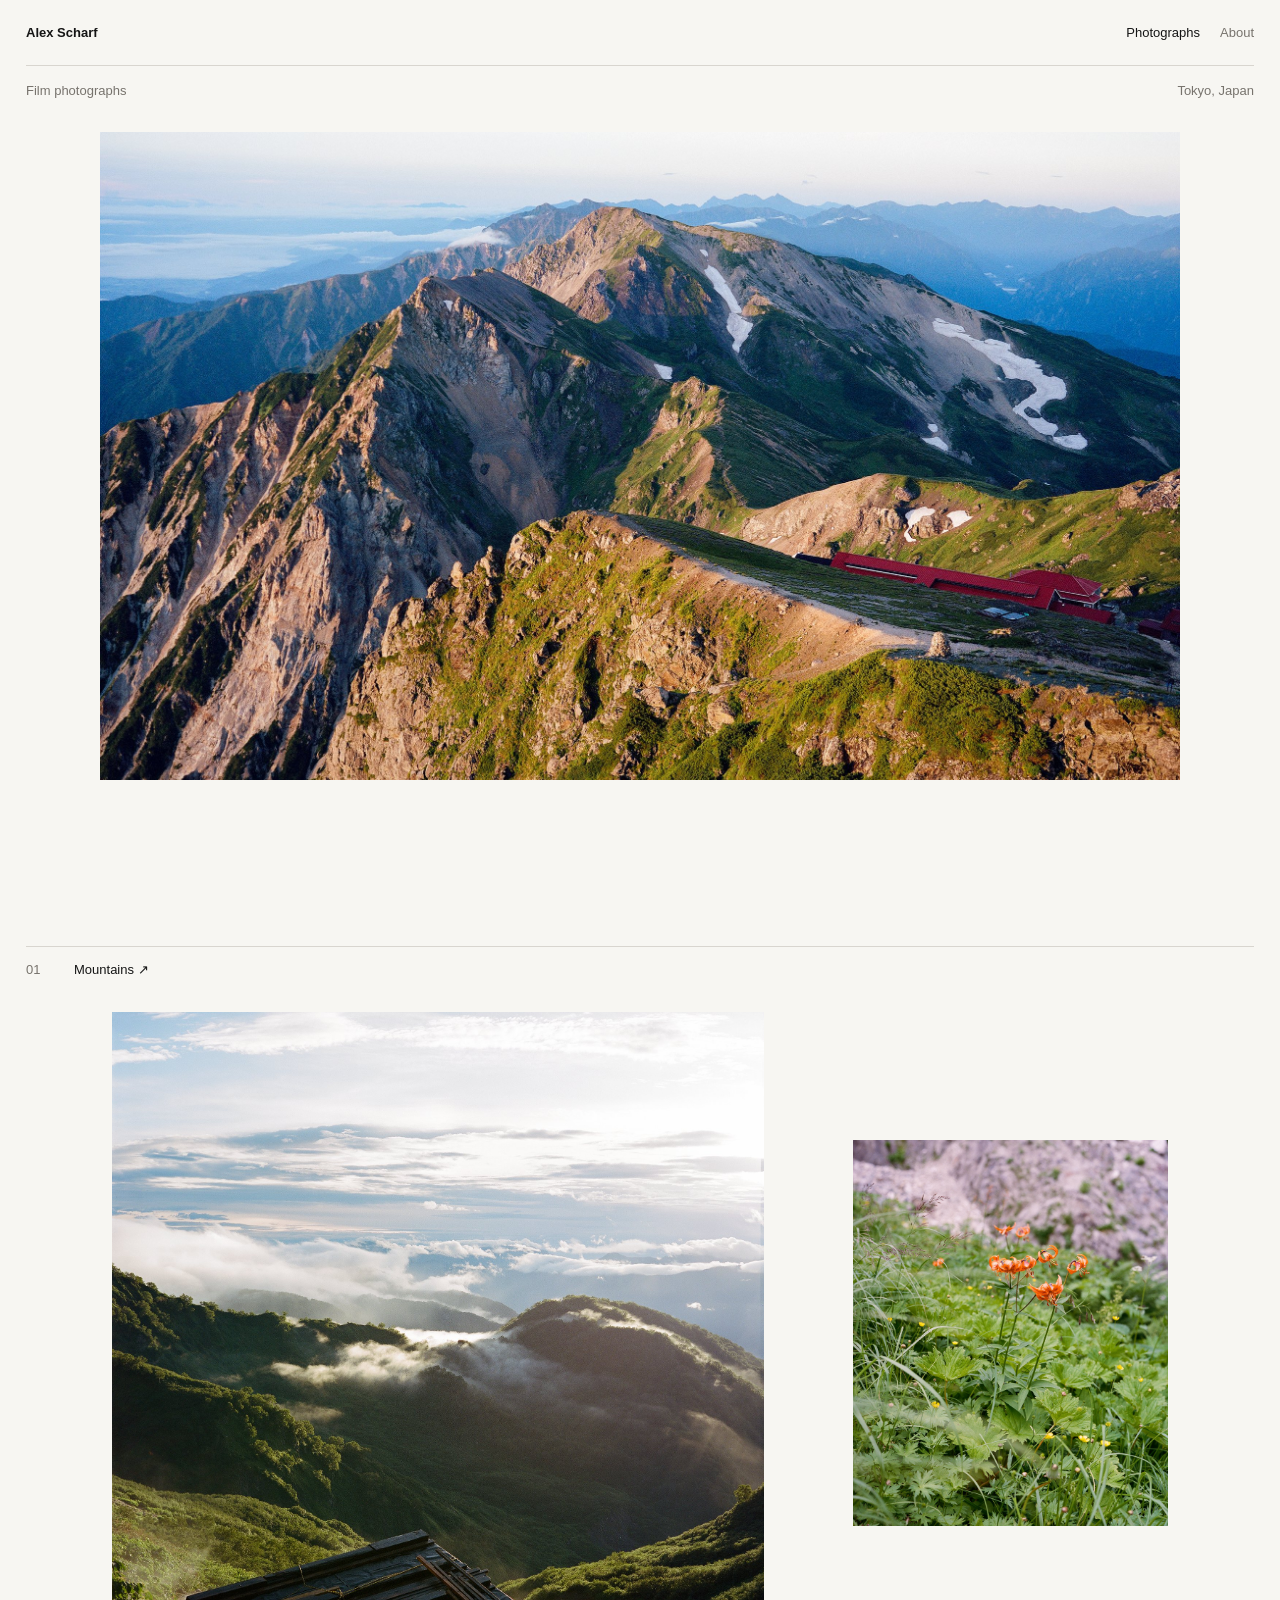
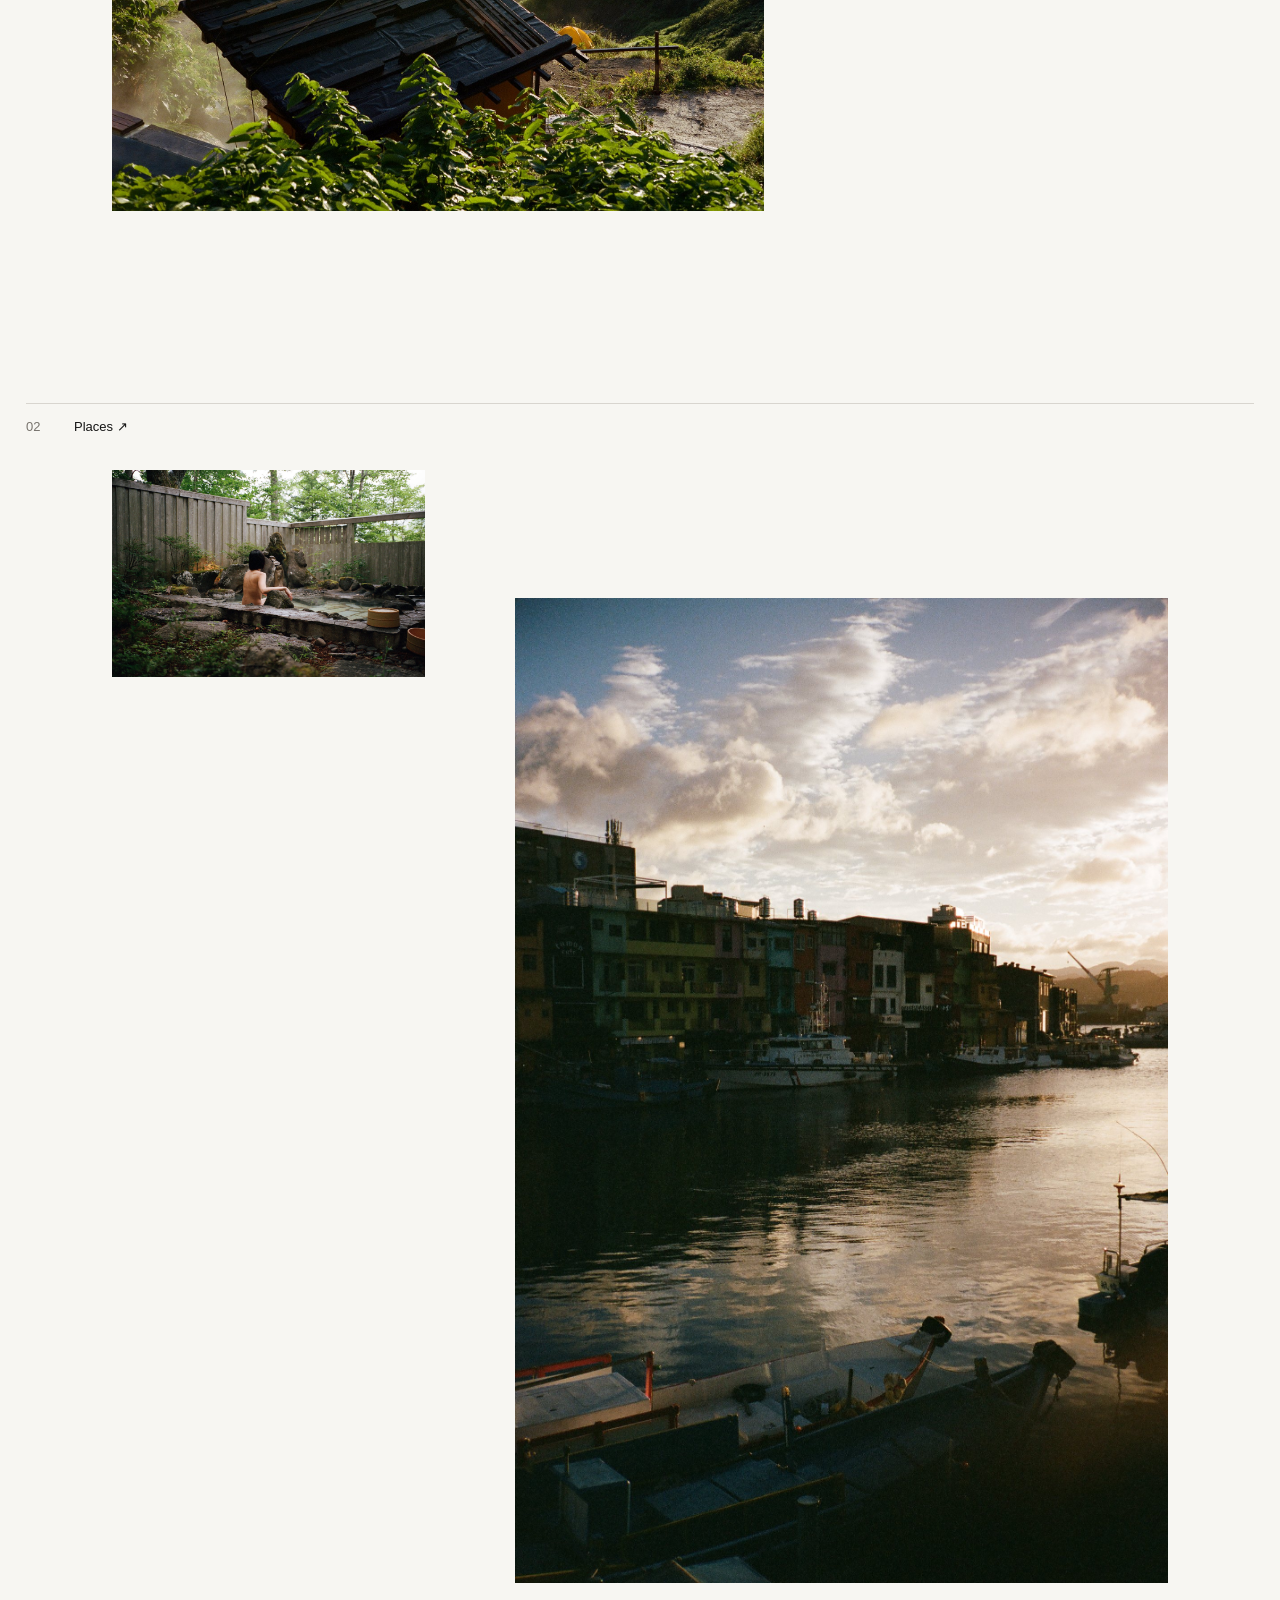
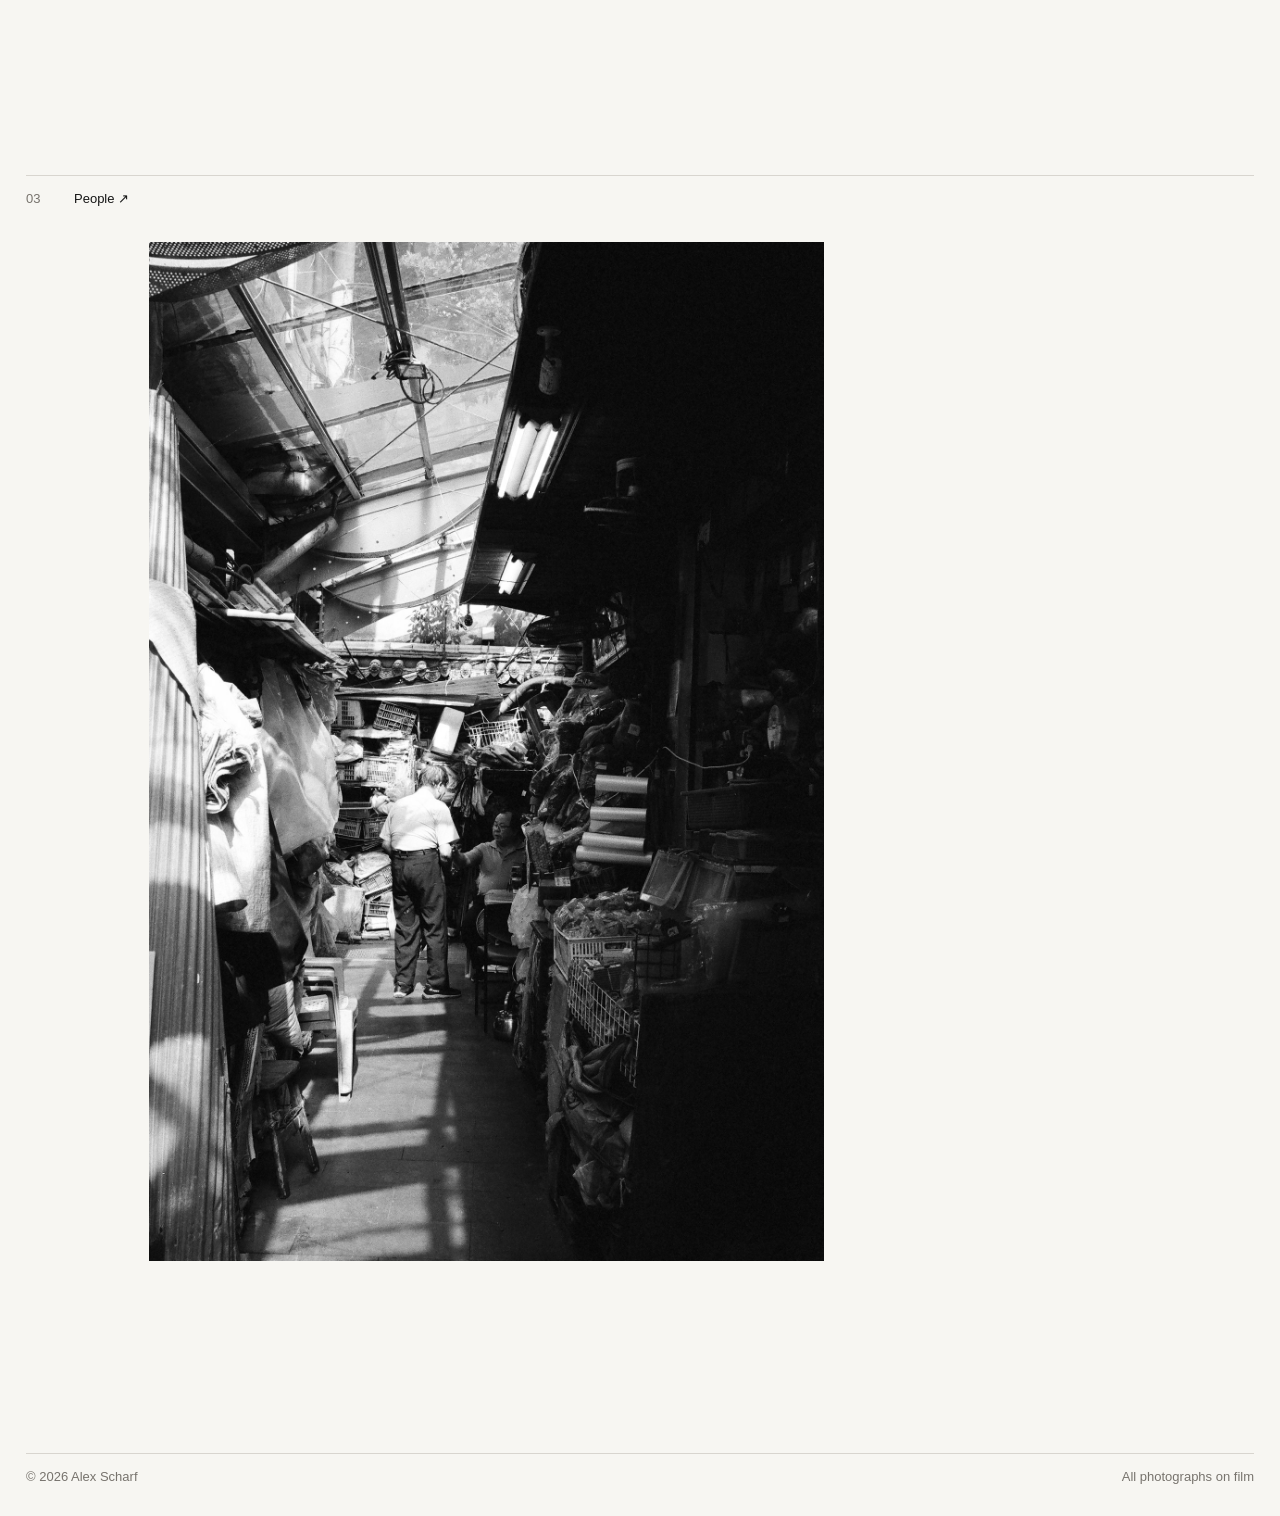
==== commit e3efc819: "Make hero independent and reduce collection previews" ====
--- a/index.html
+++ b/index.html
@@ -6,7 +6,7 @@
   <title>Photographs — Alex Scharf</title>
   <meta name="description" content="Film photographs by Alex Scharf, based in Tokyo.">
   <meta name="theme-color" content="#f7f6f2">
-  <link rel="stylesheet" href="/photo-index.css?v=4">
+  <link rel="stylesheet" href="/photo-index.css?v=5">
 </head>
 <body>
   <header class="site-header">
@@ -23,23 +23,16 @@
       <span>Tokyo, Japan</span>
     </div>
 
-    <a class="home-hero" href="/mountains/" aria-label="View Mountains">
-      <figure>
-        <img src="/images/000033270004.jpg" alt="Mountain ridge in the Japanese Alps">
-      </figure>
-      <div class="hero-caption">
-        <span>01</span>
-        <strong>Mountains</strong>
-        <span>View collection ↗</span>
-      </div>
-    </a>
+    <figure class="home-hero">
+      <img src="/images/000033270004.jpg" alt="Mountain ridge in the Japanese Alps">
+    </figure>
 
     <section class="home-collection mountains-home">
       <div class="collection-copy">
         <span>01</span>
         <a href="/mountains/">Mountains ↗</a>
       </div>
-      <div class="editorial-pair">
+      <div class="editorial-pair mountains-pair">
         <figure class="pair-large">
           <a href="/mountains/"><img src="/images/000033280009.jpg" alt="Mountain hut above clouds"></a>
         </figure>
@@ -54,7 +47,7 @@
         <span>02</span>
         <a href="/places/">Places ↗</a>
       </div>
-      <div class="editorial-pair reverse">
+      <div class="editorial-pair places-pair reverse">
         <figure class="pair-small">
           <a href="/places/"><img src="/images/000029790023.jpg" alt="Outdoor bath"></a>
         </figure>
--- a/photo-index.css
+++ b/photo-index.css
@@ -19,7 +19,7 @@
 img{display:block;max-width:100%;height:auto}
 figure,h1,p{margin:0}
 
-.site-header,.work-index,.series-page,.about-page,.site-footer{
+.site-header,.home-page,.work-index,.series-page,.about-page,.site-footer{
   width:min(calc(100% - 52px),var(--max));
   margin:0 auto;
 }
@@ -37,46 +37,100 @@
 .index-intro{
   display:flex;
   justify-content:space-between;
-  padding:16px 0 52px;
-  color:var(--muted);
-}
-
-.series-row{
+  padding:16px 0 32px;
+  color:var(--muted);
+}
+
+/* Home */
+.home-hero{
+  display:block;
+  width:88%;
+  margin:0 auto 13vw;
+}
+.home-hero figure{
+  overflow:hidden;
+  background:#e9e7e1;
+}
+.home-hero img{
+  width:100%;
+  max-height:72vh;
+  object-fit:cover;
+}
+.hero-caption{
+  display:grid;
+  grid-template-columns:36px 1fr auto;
+  gap:12px;
+  padding-top:9px;
+  color:var(--muted);
+}
+.hero-caption strong{
+  color:var(--ink);
+  font-weight:400;
+}
+
+.home-collection{
+  border-top:1px solid var(--rule);
+  padding-top:14px;
+  margin-bottom:15vw;
+}
+.collection-copy{
+  display:grid;
+  grid-template-columns:36px 1fr;
+  gap:12px;
+  margin-bottom:34px;
+  color:var(--muted);
+}
+.collection-copy a{
+  color:var(--ink);
+  width:max-content;
+}
+.collection-copy a:hover{text-decoration:underline;text-underline-offset:3px}
+
+.editorial-pair{
+  width:86%;
+  margin:0 auto;
+  display:grid;
+  grid-template-columns:minmax(0,1.45fr) minmax(0,.7fr);
+  gap:7vw;
+  align-items:start;
+}
+.editorial-pair.reverse{
+  grid-template-columns:minmax(0,.68fr) minmax(0,1.42fr);
+}
+.pair-large{width:100%}
+.pair-small{width:100%}
+.pair-lower{margin-top:10vw}
+.editorial-pair img{
+  width:100%;
+  height:auto;
+}
+.editorial-pair a:hover img,.people-feature a:hover img,.home-hero:hover img{opacity:.96}
+
+.people-feature{
+  width:55%;
+  margin-left:10%;
+}
+.people-feature img{width:100%;height:auto}
+
+/* Legacy index classes retained for internal pages if needed */
+.work-index .series-row{
   display:grid;
   grid-template-columns:180px 1fr;
   gap:34px;
   padding:22px 0 30px;
   border-top:1px solid var(--rule);
-  align-items:start;
 }
 .series-title{
   display:grid;
   grid-template-columns:28px 1fr;
   gap:10px;
-  align-content:start;
-}
-.series-title .number{color:var(--muted);padding-top:2px}
-.series-title h1{
-  font-size:18px;
-  font-weight:400;
-  letter-spacing:-.015em;
-}
-.series-preview{
-  display:flex;
-  gap:18px;
-  align-items:flex-start;
-}
-.series-preview img{
-  width:auto;
-  max-width:none;
-  height:150px;
-  object-fit:cover;
-}
-.series-preview img:nth-child(2){height:126px;margin-top:12px}
-.series-preview img:nth-child(3){height:110px;margin-top:6px}
-.people-preview img{height:140px}
-.series-row:hover .series-title h1{text-decoration:underline;text-underline-offset:3px}
-
+}
+.series-title .number{color:var(--muted)}
+.series-title h1{font-size:18px;font-weight:400}
+.series-preview{display:flex;gap:18px}
+.series-preview img{height:150px;width:auto;object-fit:cover}
+
+/* Collection pages */
 .series-header{
   display:grid;
   grid-template-columns:auto 14px 1fr auto;
@@ -138,19 +192,23 @@
 }
 
 @media(max-width:800px){
-  .site-header,.work-index,.series-page,.about-page,.site-footer{width:calc(100% - 28px)}
+  .site-header,.home-page,.work-index,.series-page,.about-page,.site-footer{width:calc(100% - 28px)}
   .site-header{height:60px}
-  .index-intro{padding-bottom:34px}
-  .series-row{grid-template-columns:1fr;gap:16px;padding:18px 0 26px}
-  .series-preview{overflow-x:auto;padding-bottom:2px}
-  .series-preview img,
-  .series-preview img:nth-child(2),
-  .series-preview img:nth-child(3){
-    flex:0 0 auto;
-    width:auto;
-    height:118px;
-    margin-top:0;
+  .index-intro{padding-bottom:24px}
+  .home-hero{width:100%;margin-bottom:26vw}
+  .home-hero img{max-height:none;object-fit:contain}
+  .hero-caption{grid-template-columns:28px 1fr;gap:8px}
+  .hero-caption span:last-child{grid-column:2}
+  .home-collection{margin-bottom:30vw}
+  .collection-copy{margin-bottom:22px}
+  .editorial-pair,
+  .editorial-pair.reverse{
+    width:100%;
+    grid-template-columns:1fr 1fr;
+    gap:18px;
   }
+  .pair-lower{margin-top:18vw}
+  .people-feature{width:72%;margin-left:auto}
   .series-header{grid-template-columns:auto 12px 1fr;padding-bottom:34px}
   .series-header .count{grid-column:3;text-align:left;margin-top:3px}
   .gallery-grid{
@@ -160,9 +218,7 @@
   }
   .gallery-grid figure:nth-child(1),
   .gallery-grid figure:nth-child(2),
-  .gallery-grid figure:nth-child(3){
-    grid-column:auto;
-  }
+  .gallery-grid figure:nth-child(3){grid-column:auto}
   .gallery-grid figure:nth-child(1){grid-column:1 / -1;width:82%;justify-self:center}
   .gallery-grid img{max-height:none}
   .about-page{grid-template-columns:1fr;gap:26px;padding-top:32px}
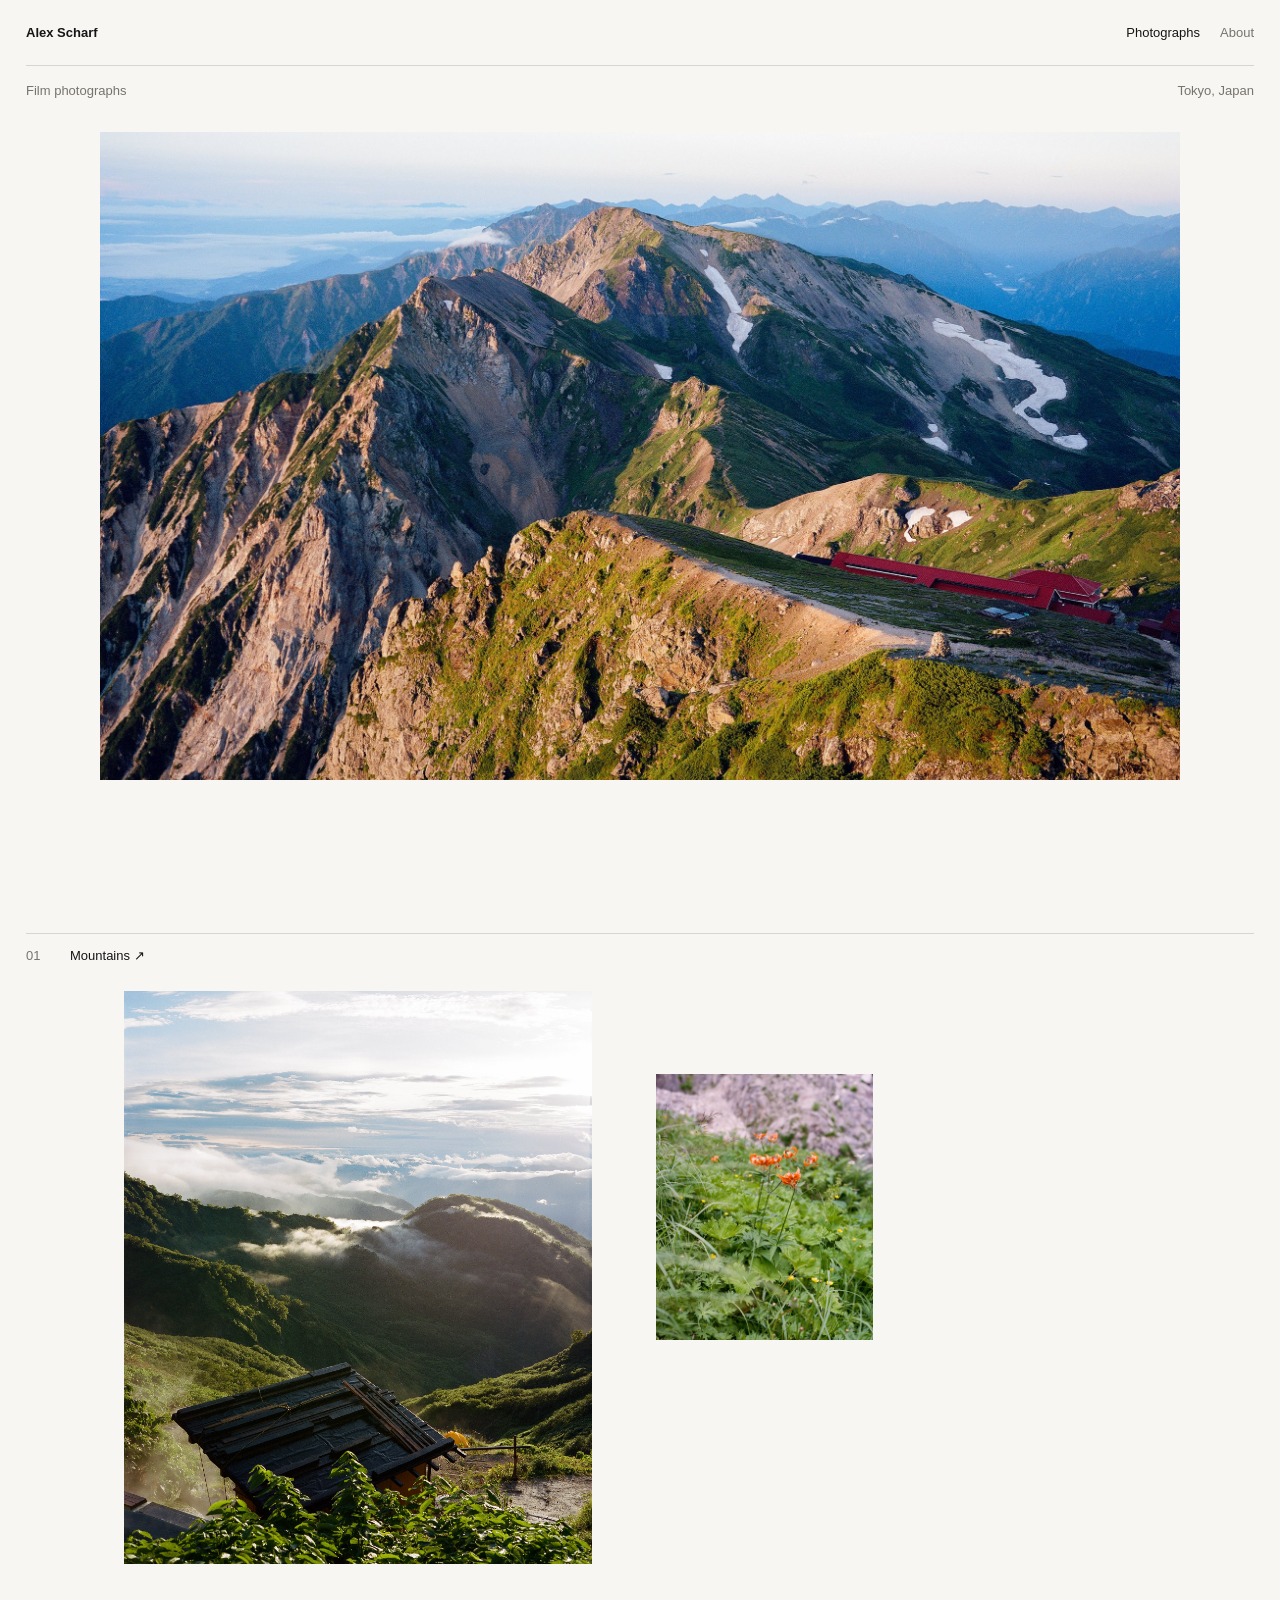
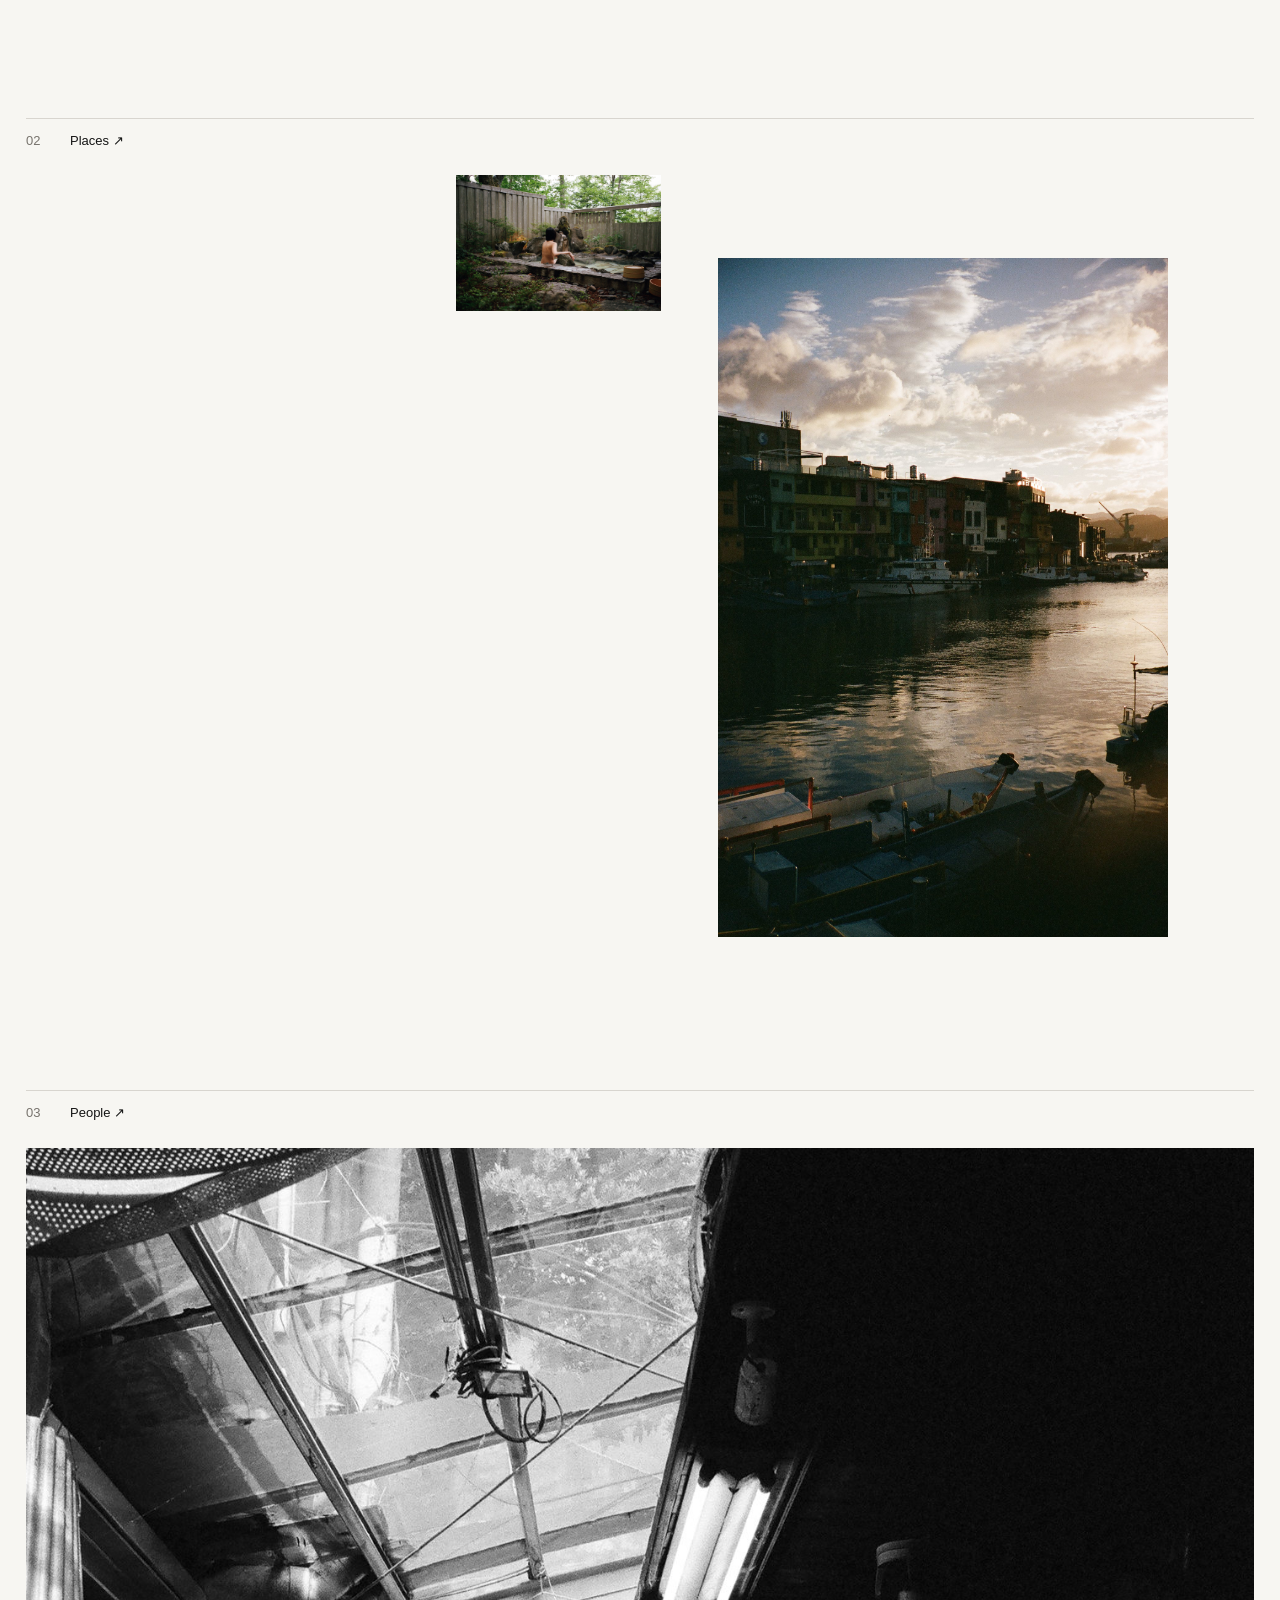
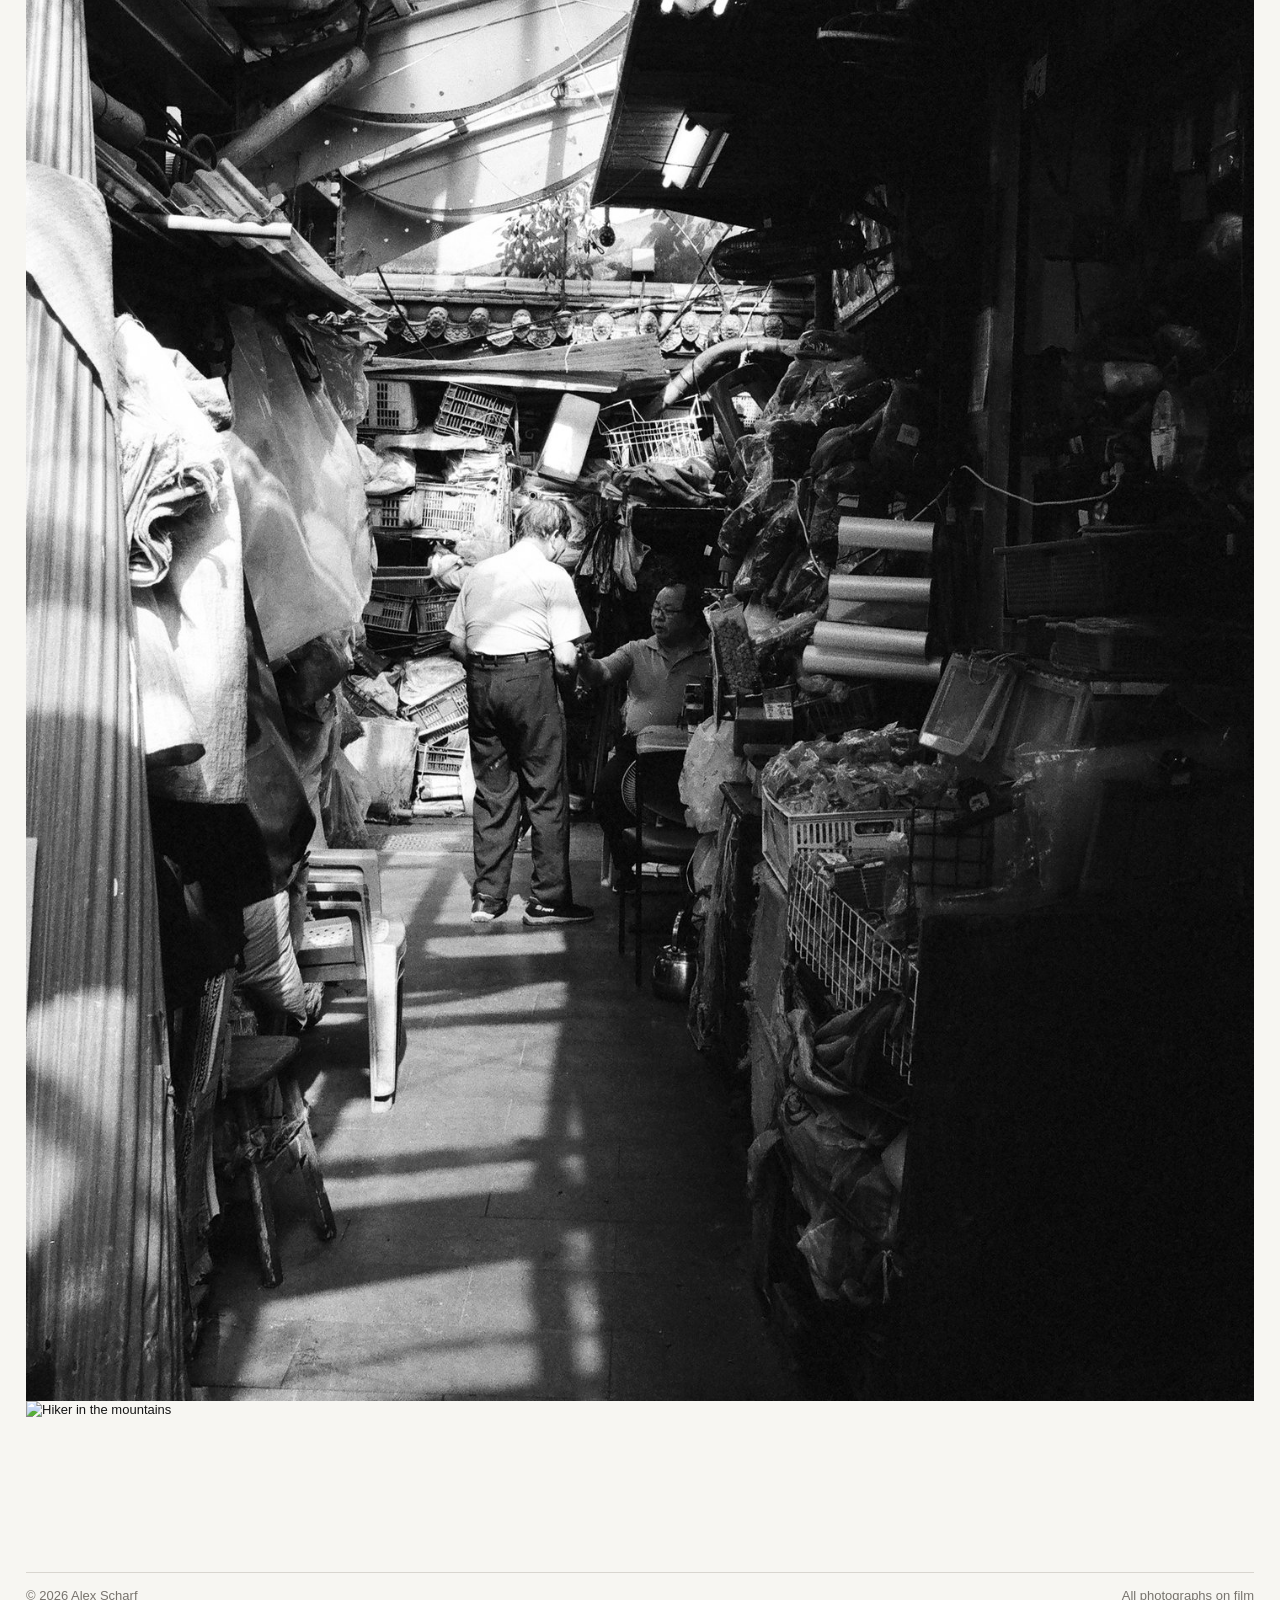
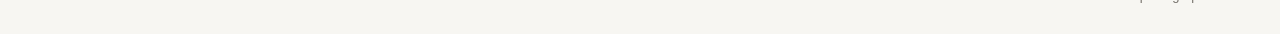
==== commit 55038304: "Rebalance homepage and add Instagram selection" ====
--- a/index.html
+++ b/index.html
@@ -6,7 +6,7 @@
   <title>Photographs — Alex Scharf</title>
   <meta name="description" content="Film photographs by Alex Scharf, based in Tokyo.">
   <meta name="theme-color" content="#f7f6f2">
-  <link rel="stylesheet" href="/photo-index.css?v=5">
+  <link rel="stylesheet" href="/photo-index.css?v=6">
 </head>
 <body>
   <header class="site-header">
@@ -62,9 +62,14 @@
         <span>03</span>
         <a href="/people/">People ↗</a>
       </div>
-      <figure class="people-feature">
-        <a href="/people/"><img src="/images/000033010025.jpg" alt="Black and white market scene"></a>
-      </figure>
+      <div class="people-pair">
+        <figure class="people-main">
+          <a href="/people/"><img src="/images/000033010025.jpg" alt="Black and white market scene"></a>
+        </figure>
+        <figure class="people-small">
+          <a href="/people/"><img src="https://www.instagram.com/p/DcoChSeEiN3/media/?size=l" alt="Hiker in the mountains" loading="lazy" referrerpolicy="no-referrer"></a>
+        </figure>
+      </div>
     </section>
   </main>
 
--- a/photo-index.css
+++ b/photo-index.css
@@ -43,41 +43,25 @@
 
 /* Home */
 .home-hero{
-  display:block;
   width:88%;
-  margin:0 auto 13vw;
-}
-.home-hero figure{
-  overflow:hidden;
-  background:#e9e7e1;
+  margin:0 auto 12vw;
 }
 .home-hero img{
   width:100%;
   max-height:72vh;
   object-fit:cover;
 }
-.hero-caption{
-  display:grid;
-  grid-template-columns:36px 1fr auto;
-  gap:12px;
-  padding-top:9px;
-  color:var(--muted);
-}
-.hero-caption strong{
-  color:var(--ink);
-  font-weight:400;
-}
 
 .home-collection{
   border-top:1px solid var(--rule);
-  padding-top:14px;
-  margin-bottom:15vw;
+  padding-top:13px;
+  margin-bottom:12vw;
 }
 .collection-copy{
   display:grid;
-  grid-template-columns:36px 1fr;
-  gap:12px;
-  margin-bottom:34px;
+  grid-template-columns:34px 1fr;
+  gap:10px;
+  margin-bottom:26px;
   color:var(--muted);
 }
 .collection-copy a{
@@ -87,48 +71,35 @@
 .collection-copy a:hover{text-decoration:underline;text-underline-offset:3px}
 
 .editorial-pair{
-  width:86%;
-  margin:0 auto;
-  display:grid;
-  grid-template-columns:minmax(0,1.45fr) minmax(0,.7fr);
-  gap:7vw;
+  display:grid;
   align-items:start;
 }
-.editorial-pair.reverse{
-  grid-template-columns:minmax(0,.68fr) minmax(0,1.42fr);
-}
-.pair-large{width:100%}
-.pair-small{width:100%}
-.pair-lower{margin-top:10vw}
+.mountains-pair{
+  width:61%;
+  margin-left:8%;
+  grid-template-columns:minmax(0,1.55fr) minmax(0,.72fr);
+  gap:5vw;
+}
+.places-pair{
+  width:58%;
+  margin-left:auto;
+  margin-right:7%;
+  grid-template-columns:minmax(0,.66fr) minmax(0,1.45fr);
+  gap:4.5vw;
+}
+.pair-large,.pair-small{width:100%}
+.pair-lower{margin-top:6.5vw}
 .editorial-pair img{
   width:100%;
   height:auto;
 }
-.editorial-pair a:hover img,.people-feature a:hover img,.home-hero:hover img{opacity:.96}
+.editorial-pair a:hover img,.people-feature a:hover img{opacity:.96}
 
 .people-feature{
-  width:55%;
-  margin-left:10%;
+  width:34%;
+  margin-left:17%;
 }
 .people-feature img{width:100%;height:auto}
-
-/* Legacy index classes retained for internal pages if needed */
-.work-index .series-row{
-  display:grid;
-  grid-template-columns:180px 1fr;
-  gap:34px;
-  padding:22px 0 30px;
-  border-top:1px solid var(--rule);
-}
-.series-title{
-  display:grid;
-  grid-template-columns:28px 1fr;
-  gap:10px;
-}
-.series-title .number{color:var(--muted)}
-.series-title h1{font-size:18px;font-weight:400}
-.series-preview{display:flex;gap:18px}
-.series-preview img{height:150px;width:auto;object-fit:cover}
 
 /* Collection pages */
 .series-header{
@@ -195,20 +166,30 @@
   .site-header,.home-page,.work-index,.series-page,.about-page,.site-footer{width:calc(100% - 28px)}
   .site-header{height:60px}
   .index-intro{padding-bottom:24px}
-  .home-hero{width:100%;margin-bottom:26vw}
-  .home-hero img{max-height:none;object-fit:contain}
-  .hero-caption{grid-template-columns:28px 1fr;gap:8px}
-  .hero-caption span:last-child{grid-column:2}
-  .home-collection{margin-bottom:30vw}
-  .collection-copy{margin-bottom:22px}
-  .editorial-pair,
-  .editorial-pair.reverse{
+  .home-hero{
     width:100%;
-    grid-template-columns:1fr 1fr;
+    margin-bottom:24vw;
+  }
+  .home-hero img{
+    max-height:none;
+    object-fit:contain;
+  }
+  .home-collection{margin-bottom:26vw}
+  .collection-copy{margin-bottom:18px}
+  .mountains-pair,
+  .places-pair{
+    width:86%;
+    margin:0 auto;
+    grid-template-columns:1.45fr .72fr;
     gap:18px;
   }
-  .pair-lower{margin-top:18vw}
-  .people-feature{width:72%;margin-left:auto}
+  .places-pair{grid-template-columns:.72fr 1.45fr}
+  .pair-lower{margin-top:13vw}
+  .people-feature{
+    width:62%;
+    margin-left:auto;
+    margin-right:6%;
+  }
   .series-header{grid-template-columns:auto 12px 1fr;padding-bottom:34px}
   .series-header .count{grid-column:3;text-align:left;margin-top:3px}
   .gallery-grid{
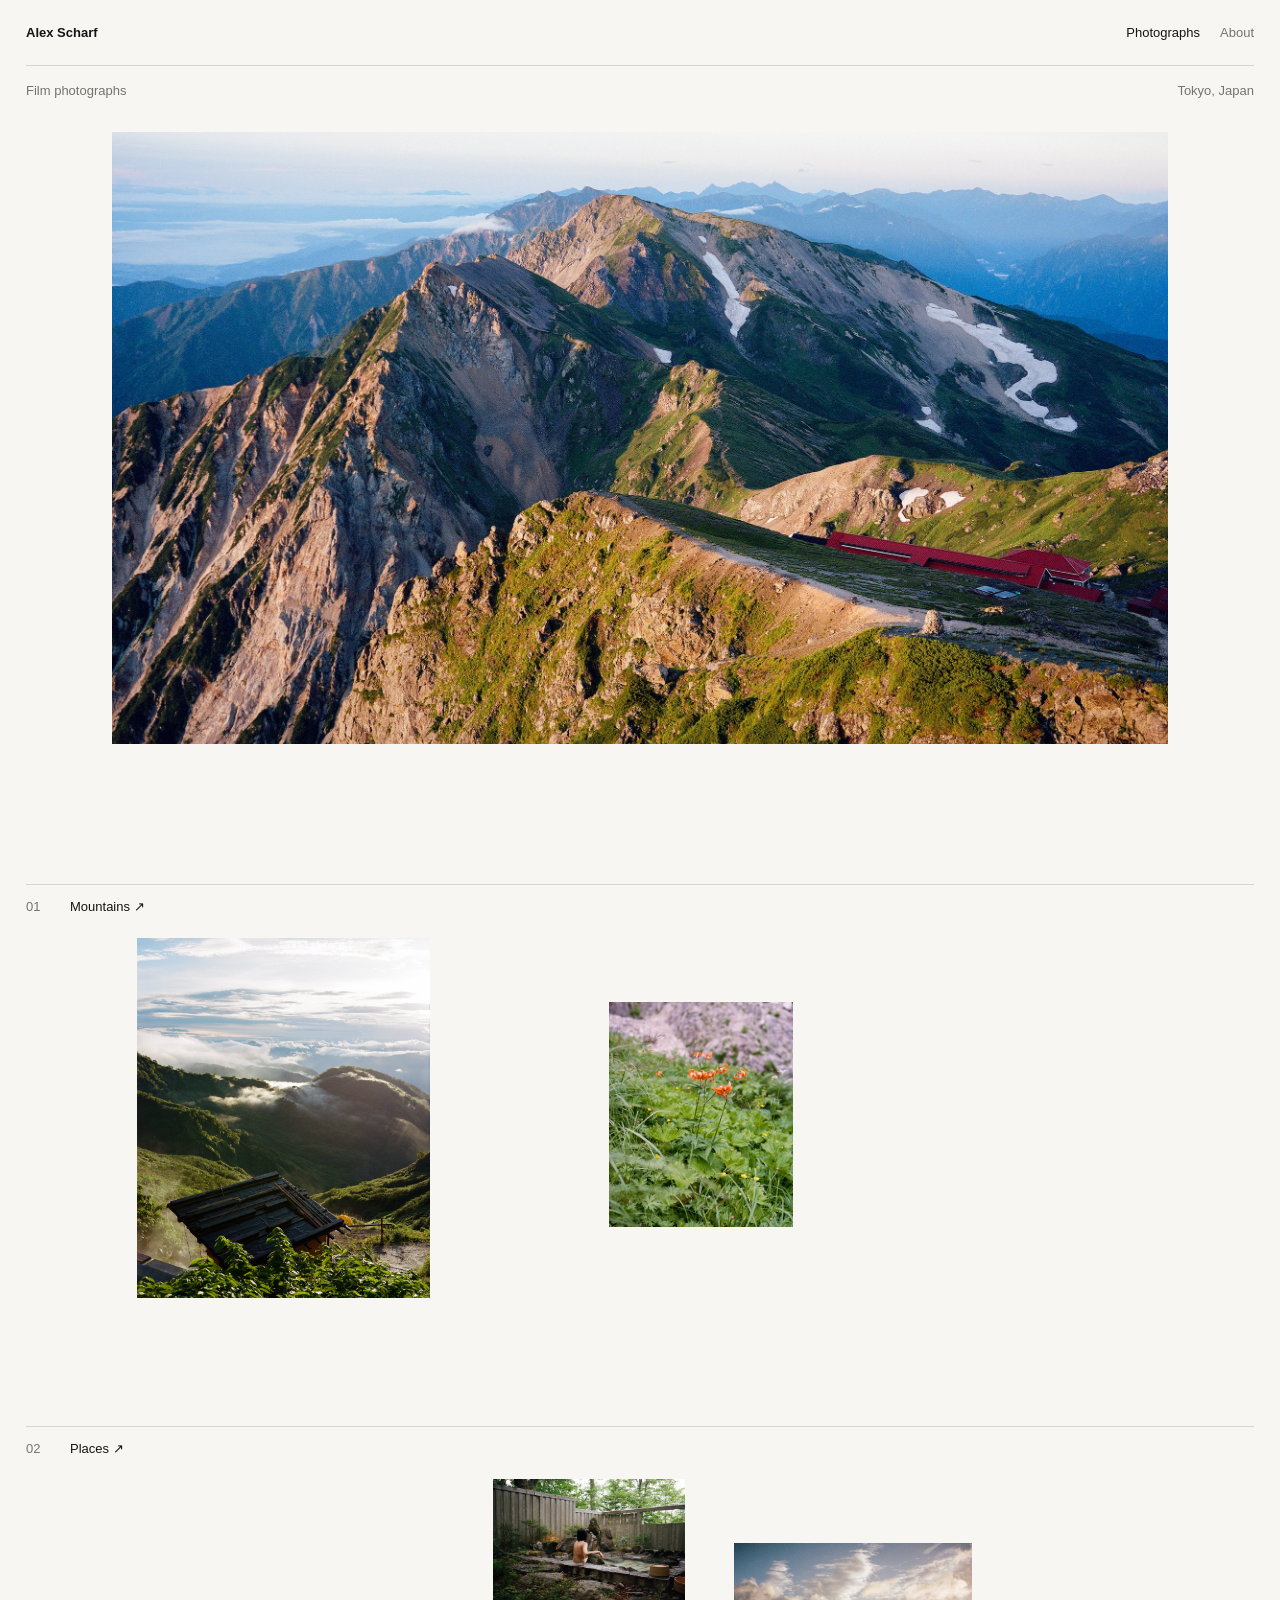
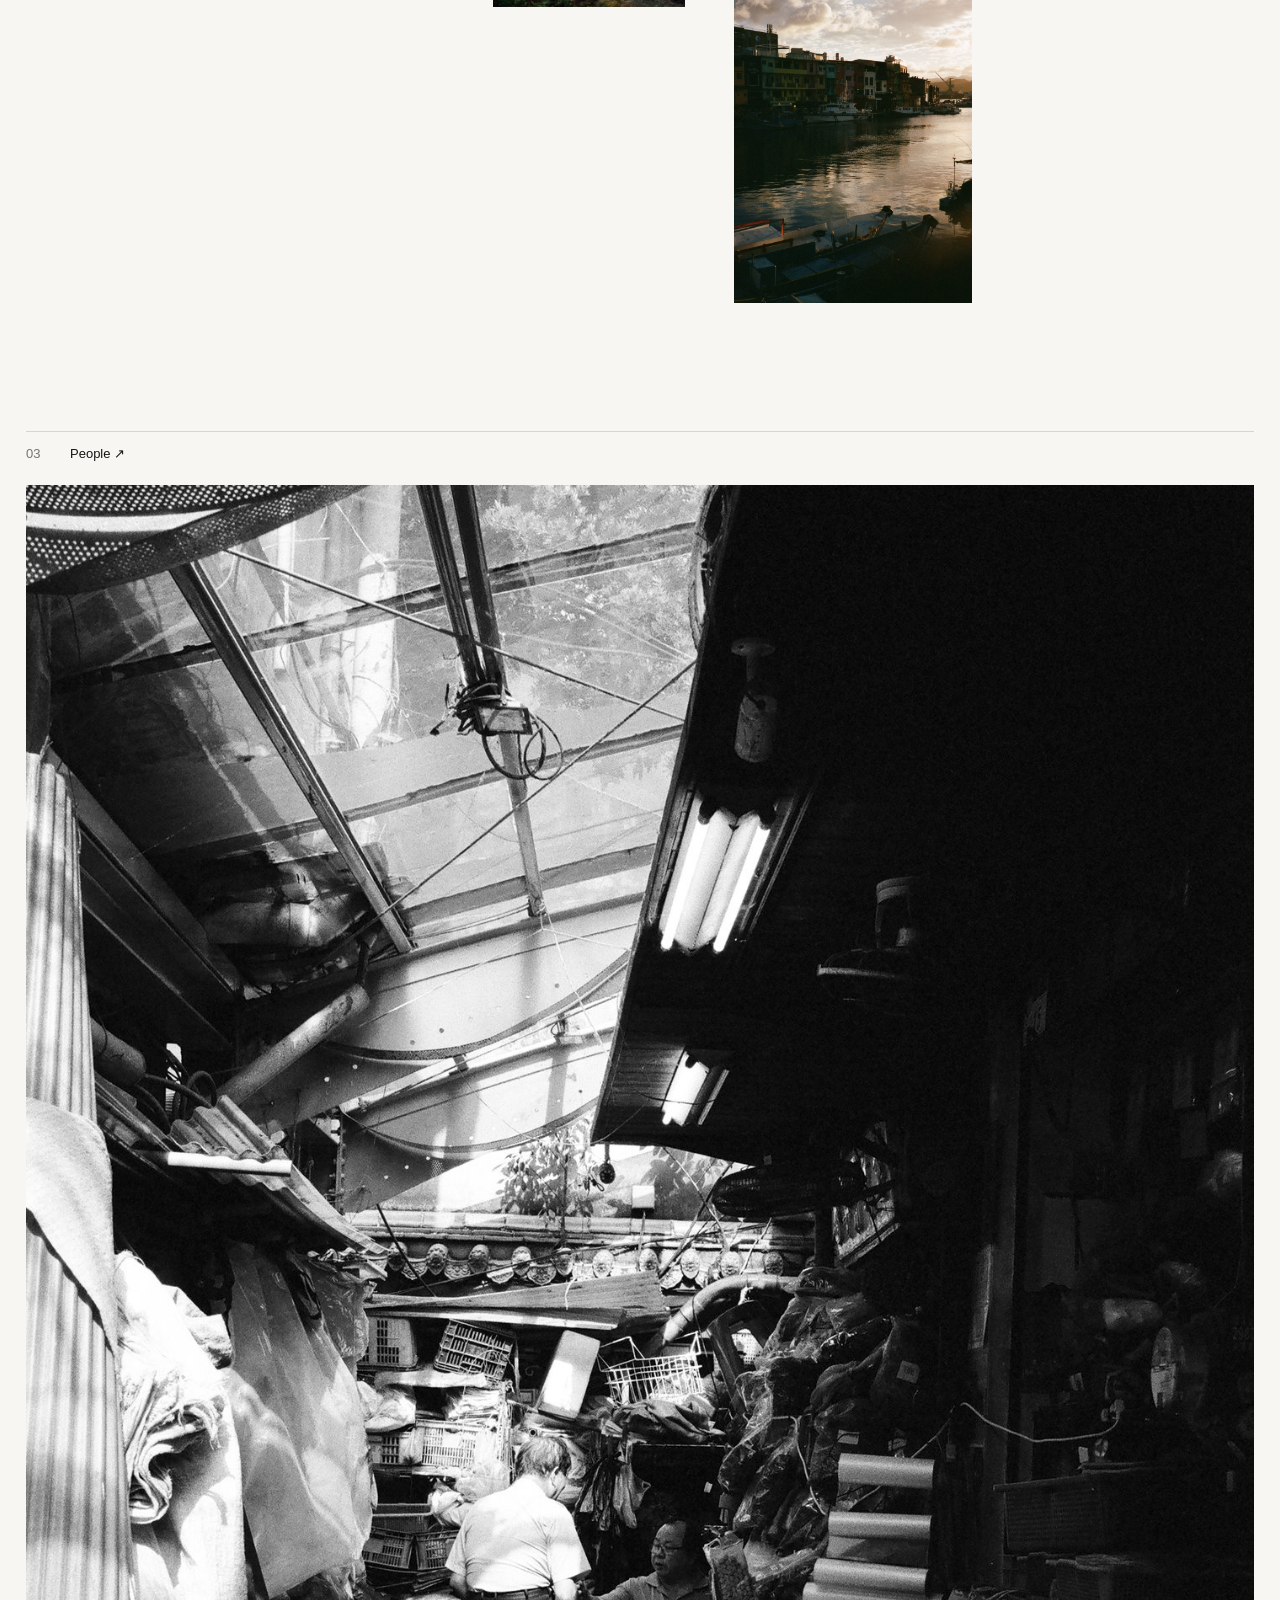
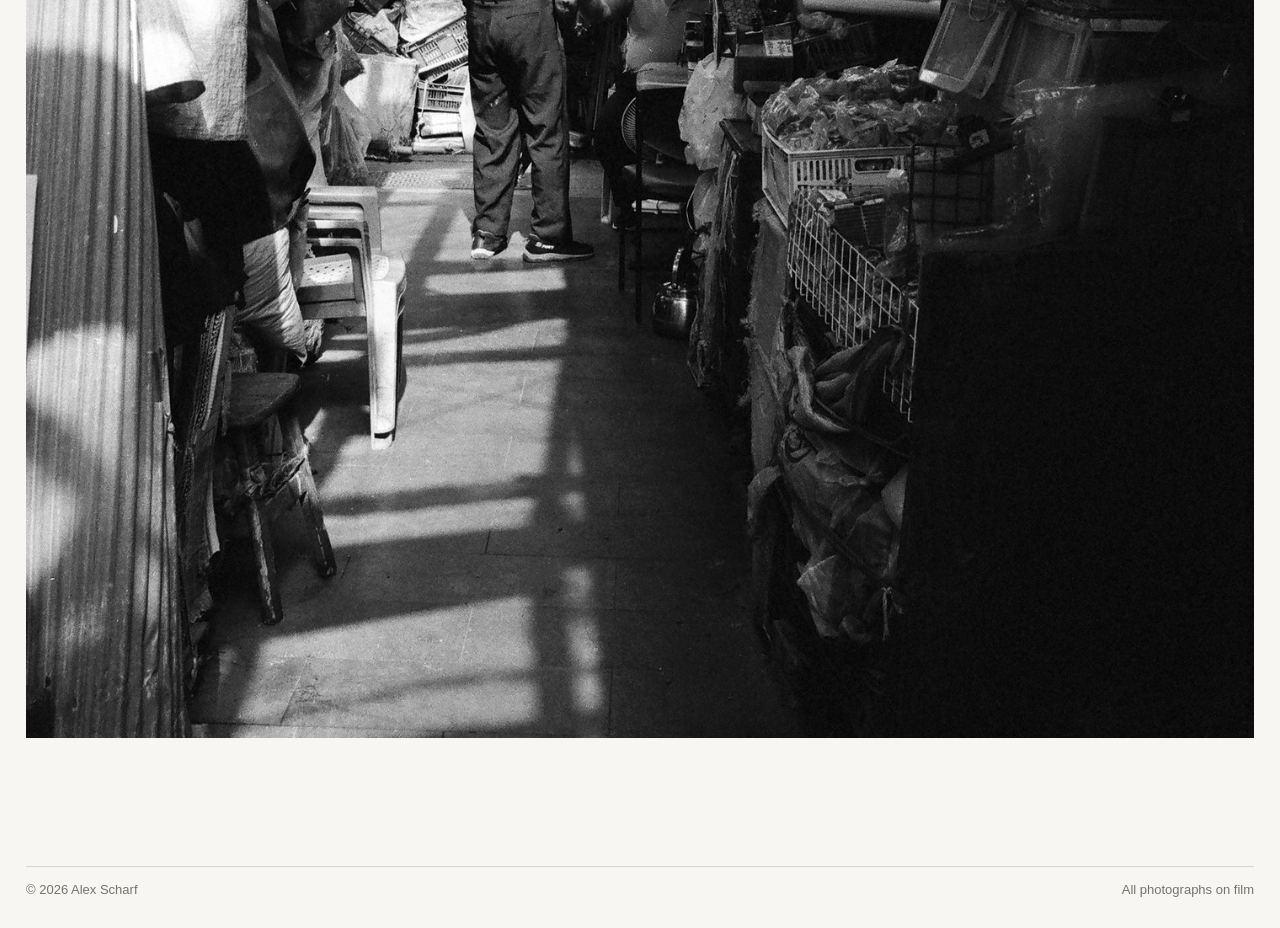
==== commit fc4ada78: "Remove temporary Instagram hotlinks" ====
--- a/index.html
+++ b/index.html
@@ -6,7 +6,7 @@
   <title>Photographs — Alex Scharf</title>
   <meta name="description" content="Film photographs by Alex Scharf, based in Tokyo.">
   <meta name="theme-color" content="#f7f6f2">
-  <link rel="stylesheet" href="/photo-index.css?v=6">
+  <link rel="stylesheet" href="/photo-index.css?v=7">
 </head>
 <body>
   <header class="site-header">
@@ -62,14 +62,9 @@
         <span>03</span>
         <a href="/people/">People ↗</a>
       </div>
-      <div class="people-pair">
-        <figure class="people-main">
-          <a href="/people/"><img src="/images/000033010025.jpg" alt="Black and white market scene"></a>
-        </figure>
-        <figure class="people-small">
-          <a href="/people/"><img src="https://www.instagram.com/p/DcoChSeEiN3/media/?size=l" alt="Hiker in the mountains" loading="lazy" referrerpolicy="no-referrer"></a>
-        </figure>
-      </div>
+      <figure class="people-feature">
+        <a href="/people/"><img src="/images/000033010025.jpg" alt="Black and white market scene"></a>
+      </figure>
     </section>
   </main>
 
--- a/photo-index.css
+++ b/photo-index.css
@@ -19,7 +19,7 @@
 img{display:block;max-width:100%;height:auto}
 figure,h1,p{margin:0}
 
-.site-header,.home-page,.work-index,.series-page,.about-page,.site-footer{
+.site-header,.home-page,.series-page,.about-page,.site-footer{
   width:min(calc(100% - 52px),var(--max));
   margin:0 auto;
 }
@@ -43,25 +43,25 @@
 
 /* Home */
 .home-hero{
-  width:88%;
-  margin:0 auto 12vw;
+  width:86%;
+  margin:0 auto 11vw;
 }
 .home-hero img{
   width:100%;
-  max-height:72vh;
+  max-height:68vh;
   object-fit:cover;
 }
 
 .home-collection{
   border-top:1px solid var(--rule);
   padding-top:13px;
-  margin-bottom:12vw;
+  margin-bottom:10vw;
 }
 .collection-copy{
   display:grid;
   grid-template-columns:34px 1fr;
   gap:10px;
-  margin-bottom:26px;
+  margin-bottom:22px;
   color:var(--muted);
 }
 .collection-copy a{
@@ -75,31 +75,35 @@
   align-items:start;
 }
 .mountains-pair{
-  width:61%;
-  margin-left:8%;
-  grid-template-columns:minmax(0,1.55fr) minmax(0,.72fr);
-  gap:5vw;
+  width:55%;
+  margin-left:9%;
+  grid-template-columns:1.5fr .72fr;
+  gap:4vw;
 }
 .places-pair{
-  width:58%;
+  width:53%;
   margin-left:auto;
-  margin-right:7%;
-  grid-template-columns:minmax(0,.66fr) minmax(0,1.45fr);
-  gap:4.5vw;
-}
-.pair-large,.pair-small{width:100%}
-.pair-lower{margin-top:6.5vw}
-.editorial-pair img{
-  width:100%;
-  height:auto;
-}
-.editorial-pair a:hover img,.people-feature a:hover img{opacity:.96}
-
-.people-feature{
-  width:34%;
-  margin-left:17%;
-}
-.people-feature img{width:100%;height:auto}
+  margin-right:9%;
+  grid-template-columns:.68fr 1.45fr;
+  gap:3.8vw;
+}
+.pair-lower{margin-top:5vw}
+.pair-large img{max-height:360px;width:auto;max-width:100%;object-fit:contain}
+.pair-small img{max-height:225px;width:auto;max-width:100%;object-fit:contain}
+
+.people-pair{
+  width:48%;
+  margin-left:15%;
+  display:grid;
+  grid-template-columns:1.35fr .72fr;
+  gap:4vw;
+  align-items:start;
+}
+.people-main img{max-height:330px;width:auto;max-width:100%;object-fit:contain}
+.people-small{margin-top:5vw}
+.people-small img{max-height:210px;width:auto;max-width:100%;object-fit:contain}
+
+.editorial-pair a:hover img,.people-pair a:hover img{opacity:.96}
 
 /* Collection pages */
 .series-header{
@@ -115,11 +119,12 @@
 .gallery-grid{
   display:grid;
   grid-template-columns:repeat(12,1fr);
-  gap:70px 22px;
+  gap:74px 22px;
   max-width:1040px;
   margin:0 auto 96px;
   align-items:start;
 }
+.gallery-grid figure{display:flex;justify-content:center}
 .gallery-grid figure:nth-child(1){grid-column:2 / span 7}
 .gallery-grid figure:nth-child(2){grid-column:7 / span 5}
 .gallery-grid figure:nth-child(3){grid-column:3 / span 4}
@@ -130,6 +135,19 @@
   max-height:500px;
   object-fit:contain;
 }
+.gallery-grid.expanded .remote-large{
+  grid-column:6 / span 6;
+  margin-top:12px;
+}
+.gallery-grid.expanded .remote-small{
+  grid-column:2 / span 4;
+}
+.gallery-grid.people-gallery .remote-large{
+  grid-column:7 / span 5;
+}
+.gallery-grid.people-gallery .remote-small{
+  grid-column:2 / span 4;
+}
 .series-nav{
   border-top:1px solid var(--rule);
   padding:16px 0 58px;
@@ -163,44 +181,52 @@
 }
 
 @media(max-width:800px){
-  .site-header,.home-page,.work-index,.series-page,.about-page,.site-footer{width:calc(100% - 28px)}
+  .site-header,.home-page,.series-page,.about-page,.site-footer{width:calc(100% - 28px)}
   .site-header{height:60px}
   .index-intro{padding-bottom:24px}
-  .home-hero{
-    width:100%;
-    margin-bottom:24vw;
-  }
-  .home-hero img{
-    max-height:none;
-    object-fit:contain;
-  }
-  .home-collection{margin-bottom:26vw}
+  .home-hero{width:100%;margin-bottom:22vw}
+  .home-hero img{max-height:none;object-fit:contain}
+  .home-collection{margin-bottom:24vw}
   .collection-copy{margin-bottom:18px}
-  .mountains-pair,
-  .places-pair{
-    width:86%;
+  .mountains-pair,.places-pair{
+    width:82%;
     margin:0 auto;
-    grid-template-columns:1.45fr .72fr;
-    gap:18px;
-  }
+    gap:16px;
+  }
+  .mountains-pair{grid-template-columns:1.45fr .72fr}
   .places-pair{grid-template-columns:.72fr 1.45fr}
-  .pair-lower{margin-top:13vw}
-  .people-feature{
-    width:62%;
+  .pair-lower{margin-top:12vw}
+  .pair-large img{max-height:260px}
+  .pair-small img{max-height:160px}
+  .people-pair{
+    width:78%;
     margin-left:auto;
-    margin-right:6%;
-  }
+    margin-right:4%;
+    grid-template-columns:1.35fr .72fr;
+    gap:16px;
+  }
+  .people-main img{max-height:235px}
+  .people-small{margin-top:12vw}
+  .people-small img{max-height:150px}
   .series-header{grid-template-columns:auto 12px 1fr;padding-bottom:34px}
   .series-header .count{grid-column:3;text-align:left;margin-top:3px}
-  .gallery-grid{
+  .gallery-grid,.gallery-grid.people-gallery{
     grid-template-columns:1fr 1fr;
-    gap:32px 16px;
+    gap:38px 16px;
     margin-bottom:64px;
   }
   .gallery-grid figure:nth-child(1),
   .gallery-grid figure:nth-child(2),
-  .gallery-grid figure:nth-child(3){grid-column:auto}
-  .gallery-grid figure:nth-child(1){grid-column:1 / -1;width:82%;justify-self:center}
+  .gallery-grid figure:nth-child(3),
+  .gallery-grid.expanded .remote-large,
+  .gallery-grid.expanded .remote-small,
+  .gallery-grid.people-gallery .remote-large,
+  .gallery-grid.people-gallery .remote-small{
+    grid-column:auto;
+    width:100%;
+    margin-top:0;
+  }
+  .gallery-grid figure:nth-child(1){grid-column:1 / -1;width:80%;justify-self:center}
   .gallery-grid img{max-height:none}
   .about-page{grid-template-columns:1fr;gap:26px;padding-top:32px}
   .about-copy{font-size:17px}
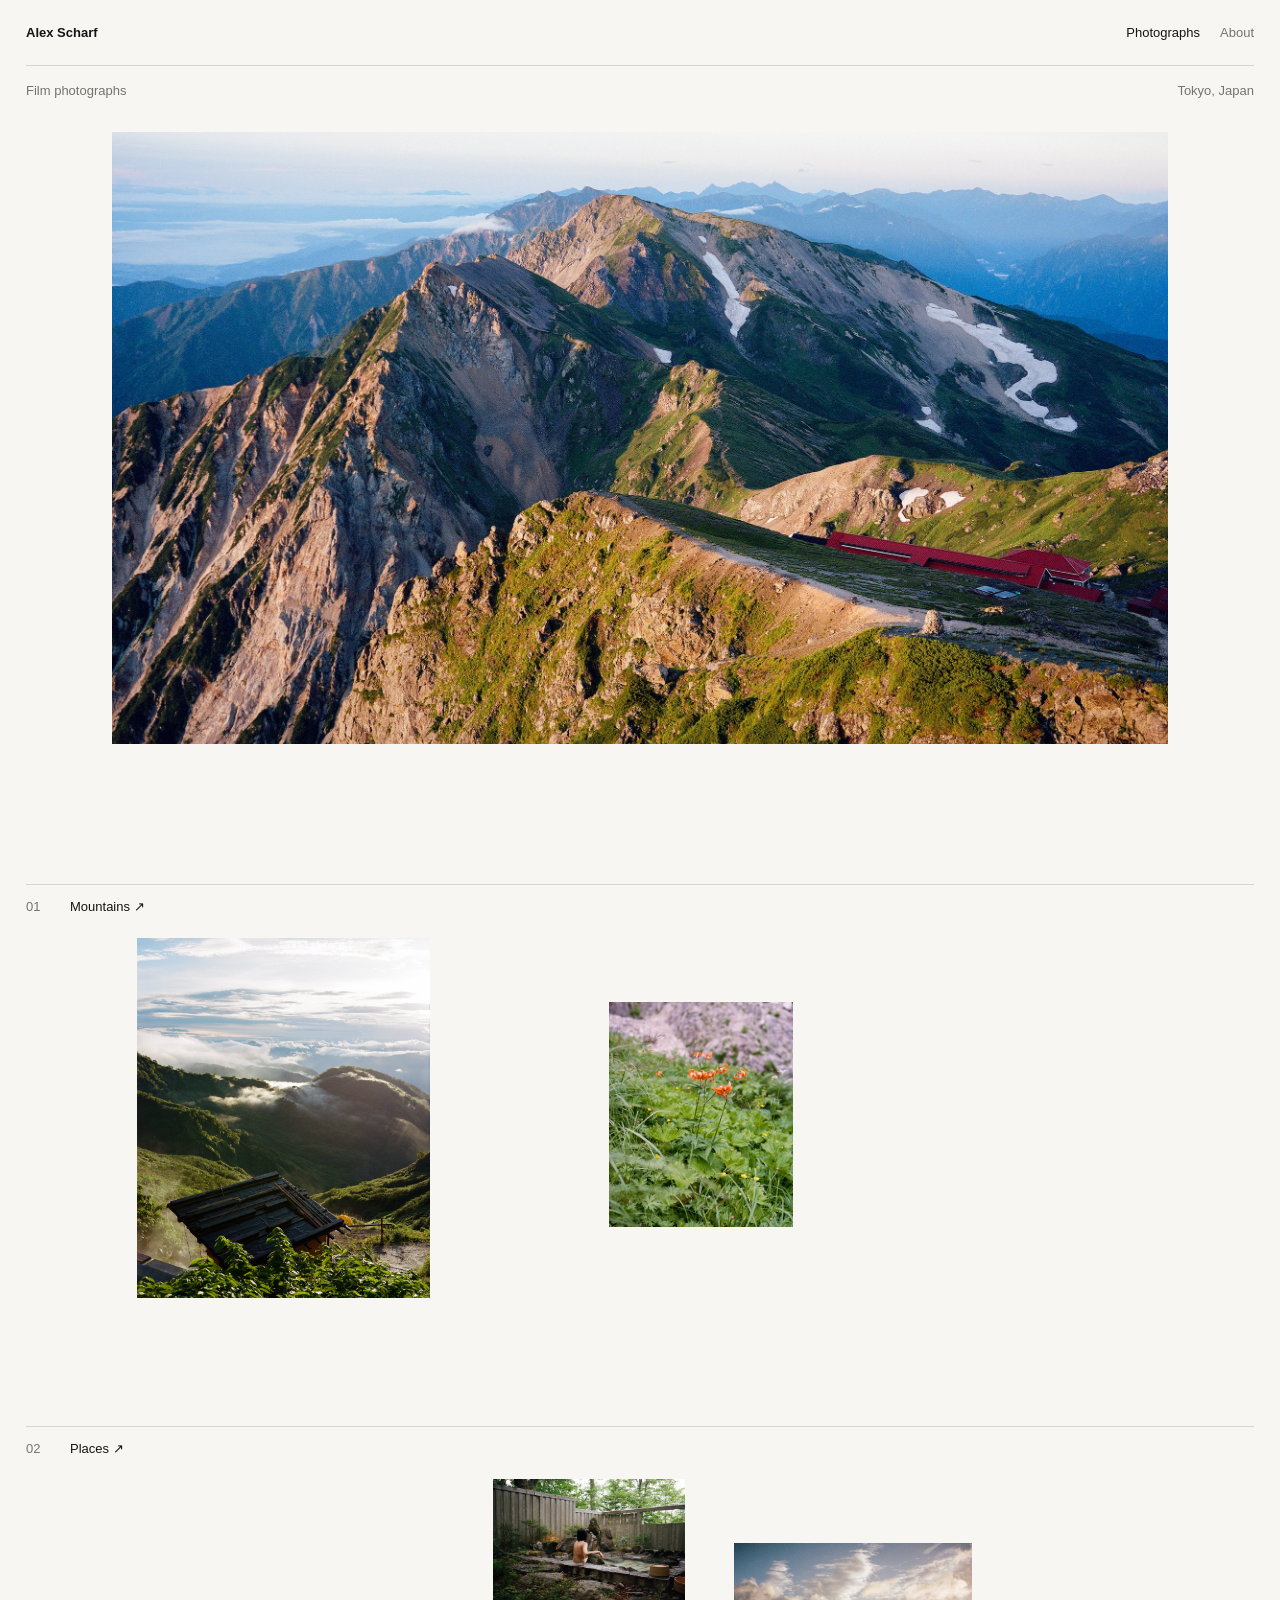
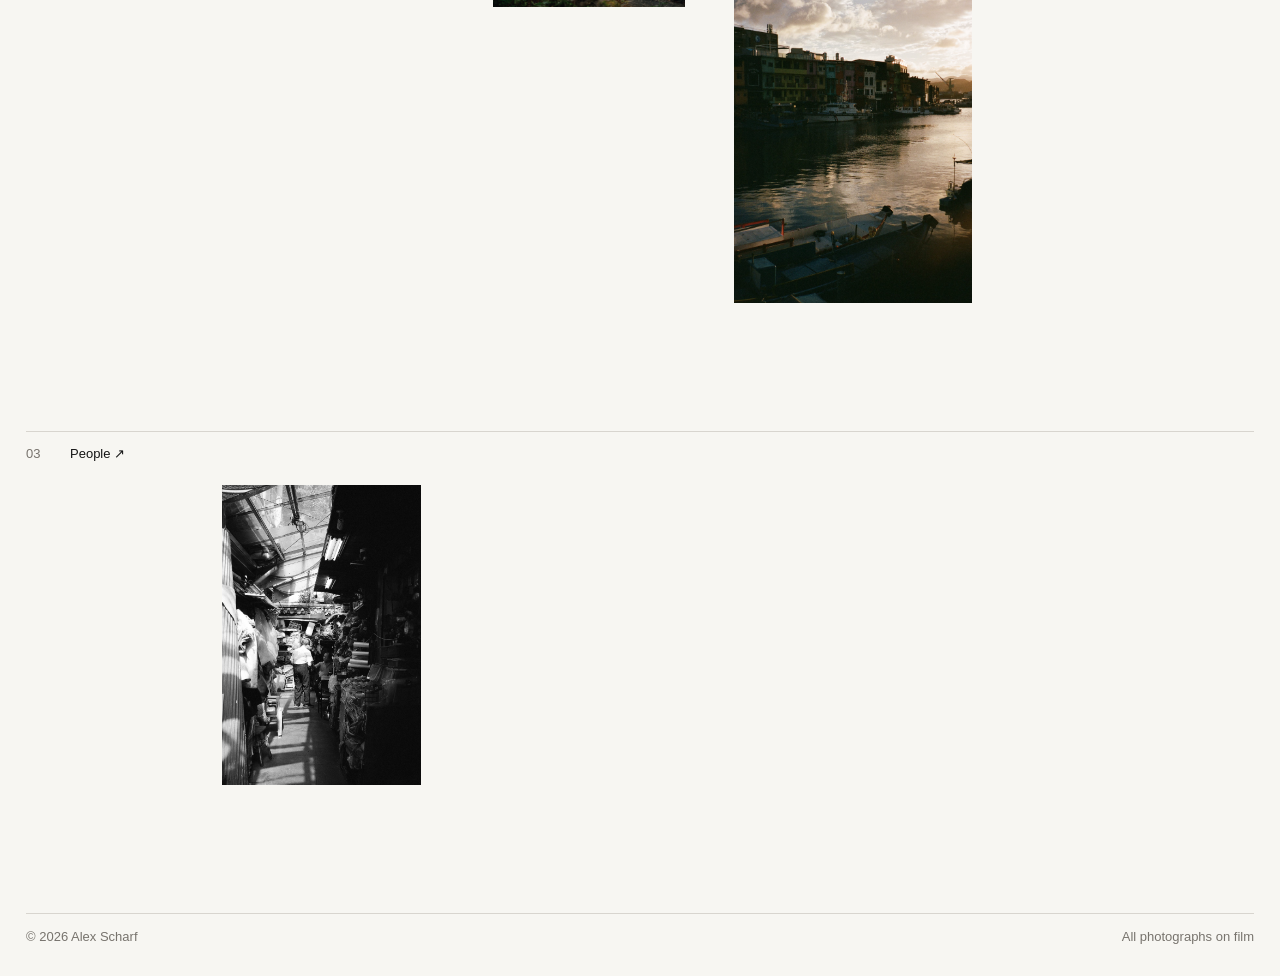
==== commit 93283857: "Refresh balanced photo layout" ====
--- a/index.html
+++ b/index.html
@@ -6,72 +6,36 @@
   <title>Photographs — Alex Scharf</title>
   <meta name="description" content="Film photographs by Alex Scharf, based in Tokyo.">
   <meta name="theme-color" content="#f7f6f2">
-  <link rel="stylesheet" href="/photo-index.css?v=7">
+  <link rel="stylesheet" href="/photo-index.css?v=8">
 </head>
 <body>
   <header class="site-header">
     <a class="brand" href="/">Alex Scharf</a>
-    <nav aria-label="Primary">
-      <a class="active" href="/">Photographs</a>
-      <a href="/about/">About</a>
-    </nav>
+    <nav aria-label="Primary"><a class="active" href="/">Photographs</a><a href="/about/">About</a></nav>
   </header>
-
   <main class="home-page">
-    <div class="index-intro">
-      <span>Film photographs</span>
-      <span>Tokyo, Japan</span>
-    </div>
-
-    <figure class="home-hero">
-      <img src="/images/000033270004.jpg" alt="Mountain ridge in the Japanese Alps">
-    </figure>
-
+    <div class="index-intro"><span>Film photographs</span><span>Tokyo, Japan</span></div>
+    <figure class="home-hero"><img src="/images/000033270004.jpg" alt="Mountain ridge in the Japanese Alps"></figure>
     <section class="home-collection mountains-home">
-      <div class="collection-copy">
-        <span>01</span>
-        <a href="/mountains/">Mountains ↗</a>
-      </div>
+      <div class="collection-copy"><span>01</span><a href="/mountains/">Mountains ↗</a></div>
       <div class="editorial-pair mountains-pair">
-        <figure class="pair-large">
-          <a href="/mountains/"><img src="/images/000033280009.jpg" alt="Mountain hut above clouds"></a>
-        </figure>
-        <figure class="pair-small pair-lower">
-          <a href="/mountains/"><img src="/images/000033280007.jpg" alt="Orange alpine flowers"></a>
-        </figure>
+        <figure class="pair-large"><a href="/mountains/"><img src="/images/000033280009.jpg" alt="Mountain hut above clouds"></a></figure>
+        <figure class="pair-small pair-lower"><a href="/mountains/"><img src="/images/000033280007.jpg" alt="Orange alpine flowers"></a></figure>
       </div>
     </section>
-
     <section class="home-collection places-home">
-      <div class="collection-copy">
-        <span>02</span>
-        <a href="/places/">Places ↗</a>
-      </div>
-      <div class="editorial-pair places-pair reverse">
-        <figure class="pair-small">
-          <a href="/places/"><img src="/images/000029790023.jpg" alt="Outdoor bath"></a>
-        </figure>
-        <figure class="pair-large pair-lower">
-          <a href="/places/"><img src="/images/000029810016.jpg" alt="Harbor at evening"></a>
-        </figure>
+      <div class="collection-copy"><span>02</span><a href="/places/">Places ↗</a></div>
+      <div class="editorial-pair places-pair">
+        <figure class="pair-small"><a href="/places/"><img src="/images/000029790023.jpg" alt="Outdoor bath"></a></figure>
+        <figure class="pair-large pair-lower"><a href="/places/"><img src="/images/000029810016.jpg" alt="Harbor at evening"></a></figure>
       </div>
     </section>
-
     <section class="home-collection people-home">
-      <div class="collection-copy">
-        <span>03</span>
-        <a href="/people/">People ↗</a>
-      </div>
-      <figure class="people-feature">
-        <a href="/people/"><img src="/images/000033010025.jpg" alt="Black and white market scene"></a>
-      </figure>
+      <div class="collection-copy"><span>03</span><a href="/people/">People ↗</a></div>
+      <figure class="people-feature"><a href="/people/"><img src="/images/000033010025.jpg" alt="Black and white market scene"></a></figure>
     </section>
   </main>
-
-  <footer class="site-footer">
-    <span>© <span id="year"></span> Alex Scharf</span>
-    <span>All photographs on film</span>
-  </footer>
+  <footer class="site-footer"><span>© <span id="year"></span> Alex Scharf</span><span>All photographs on film</span></footer>
   <script>document.getElementById('year').textContent = new Date().getFullYear();</script>
 </body>
 </html>
--- a/photo-index.css
+++ b/photo-index.css
@@ -90,20 +90,18 @@
 .pair-lower{margin-top:5vw}
 .pair-large img{max-height:360px;width:auto;max-width:100%;object-fit:contain}
 .pair-small img{max-height:225px;width:auto;max-width:100%;object-fit:contain}
-
-.people-pair{
-  width:48%;
-  margin-left:15%;
-  display:grid;
-  grid-template-columns:1.35fr .72fr;
-  gap:4vw;
-  align-items:start;
-}
-.people-main img{max-height:330px;width:auto;max-width:100%;object-fit:contain}
-.people-small{margin-top:5vw}
-.people-small img{max-height:210px;width:auto;max-width:100%;object-fit:contain}
-
-.editorial-pair a:hover img,.people-pair a:hover img{opacity:.96}
+.editorial-pair a:hover img,.people-feature a:hover img{opacity:.96}
+
+.people-feature{
+  width:36%;
+  margin-left:16%;
+}
+.people-feature img{
+  width:auto;
+  max-width:100%;
+  max-height:300px;
+  object-fit:contain;
+}
 
 /* Collection pages */
 .series-header{
@@ -134,19 +132,6 @@
   height:auto;
   max-height:500px;
   object-fit:contain;
-}
-.gallery-grid.expanded .remote-large{
-  grid-column:6 / span 6;
-  margin-top:12px;
-}
-.gallery-grid.expanded .remote-small{
-  grid-column:2 / span 4;
-}
-.gallery-grid.people-gallery .remote-large{
-  grid-column:7 / span 5;
-}
-.gallery-grid.people-gallery .remote-small{
-  grid-column:2 / span 4;
 }
 .series-nav{
   border-top:1px solid var(--rule);
@@ -198,33 +183,24 @@
   .pair-lower{margin-top:12vw}
   .pair-large img{max-height:260px}
   .pair-small img{max-height:160px}
-  .people-pair{
-    width:78%;
+  .people-feature{
+    width:62%;
     margin-left:auto;
-    margin-right:4%;
-    grid-template-columns:1.35fr .72fr;
-    gap:16px;
-  }
-  .people-main img{max-height:235px}
-  .people-small{margin-top:12vw}
-  .people-small img{max-height:150px}
+    margin-right:6%;
+  }
+  .people-feature img{max-height:220px}
   .series-header{grid-template-columns:auto 12px 1fr;padding-bottom:34px}
   .series-header .count{grid-column:3;text-align:left;margin-top:3px}
-  .gallery-grid,.gallery-grid.people-gallery{
+  .gallery-grid{
     grid-template-columns:1fr 1fr;
     gap:38px 16px;
     margin-bottom:64px;
   }
   .gallery-grid figure:nth-child(1),
   .gallery-grid figure:nth-child(2),
-  .gallery-grid figure:nth-child(3),
-  .gallery-grid.expanded .remote-large,
-  .gallery-grid.expanded .remote-small,
-  .gallery-grid.people-gallery .remote-large,
-  .gallery-grid.people-gallery .remote-small{
+  .gallery-grid figure:nth-child(3){
     grid-column:auto;
     width:100%;
-    margin-top:0;
   }
   .gallery-grid figure:nth-child(1){grid-column:1 / -1;width:80%;justify-self:center}
   .gallery-grid img{max-height:none}
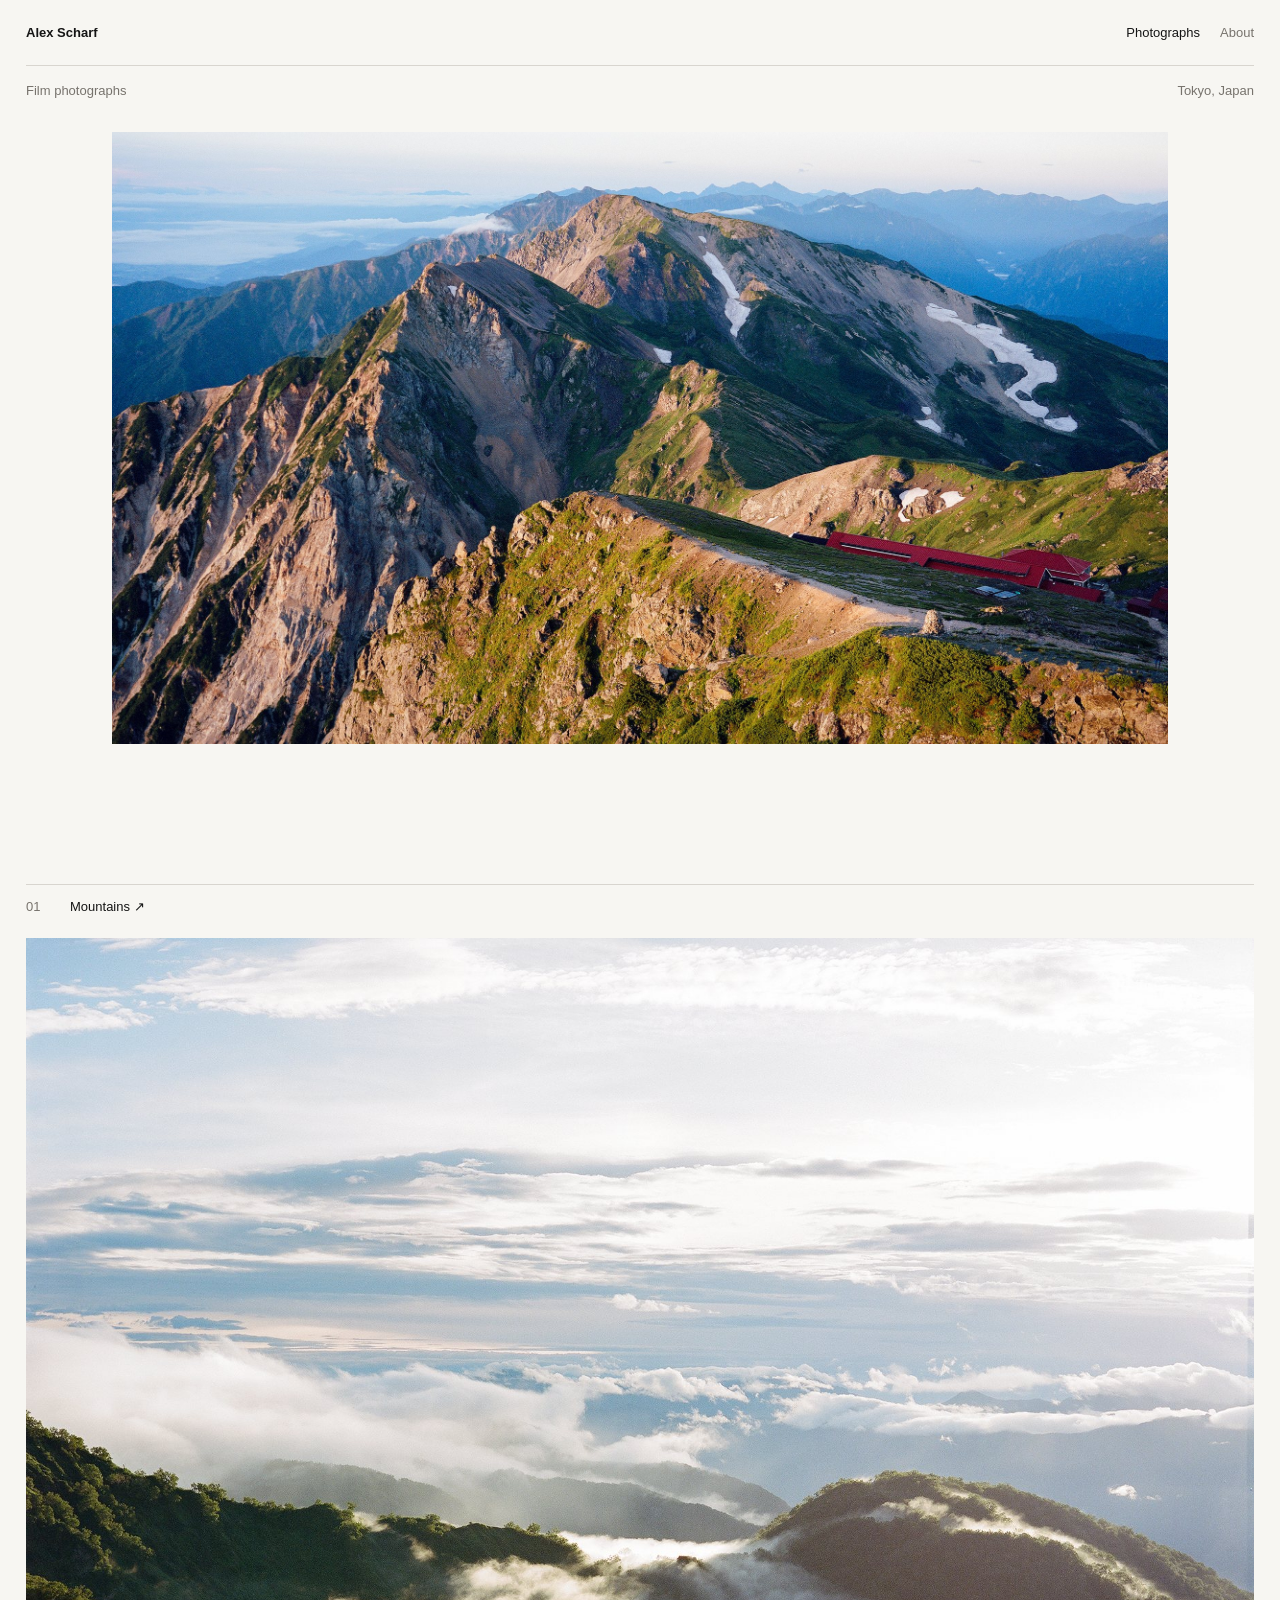
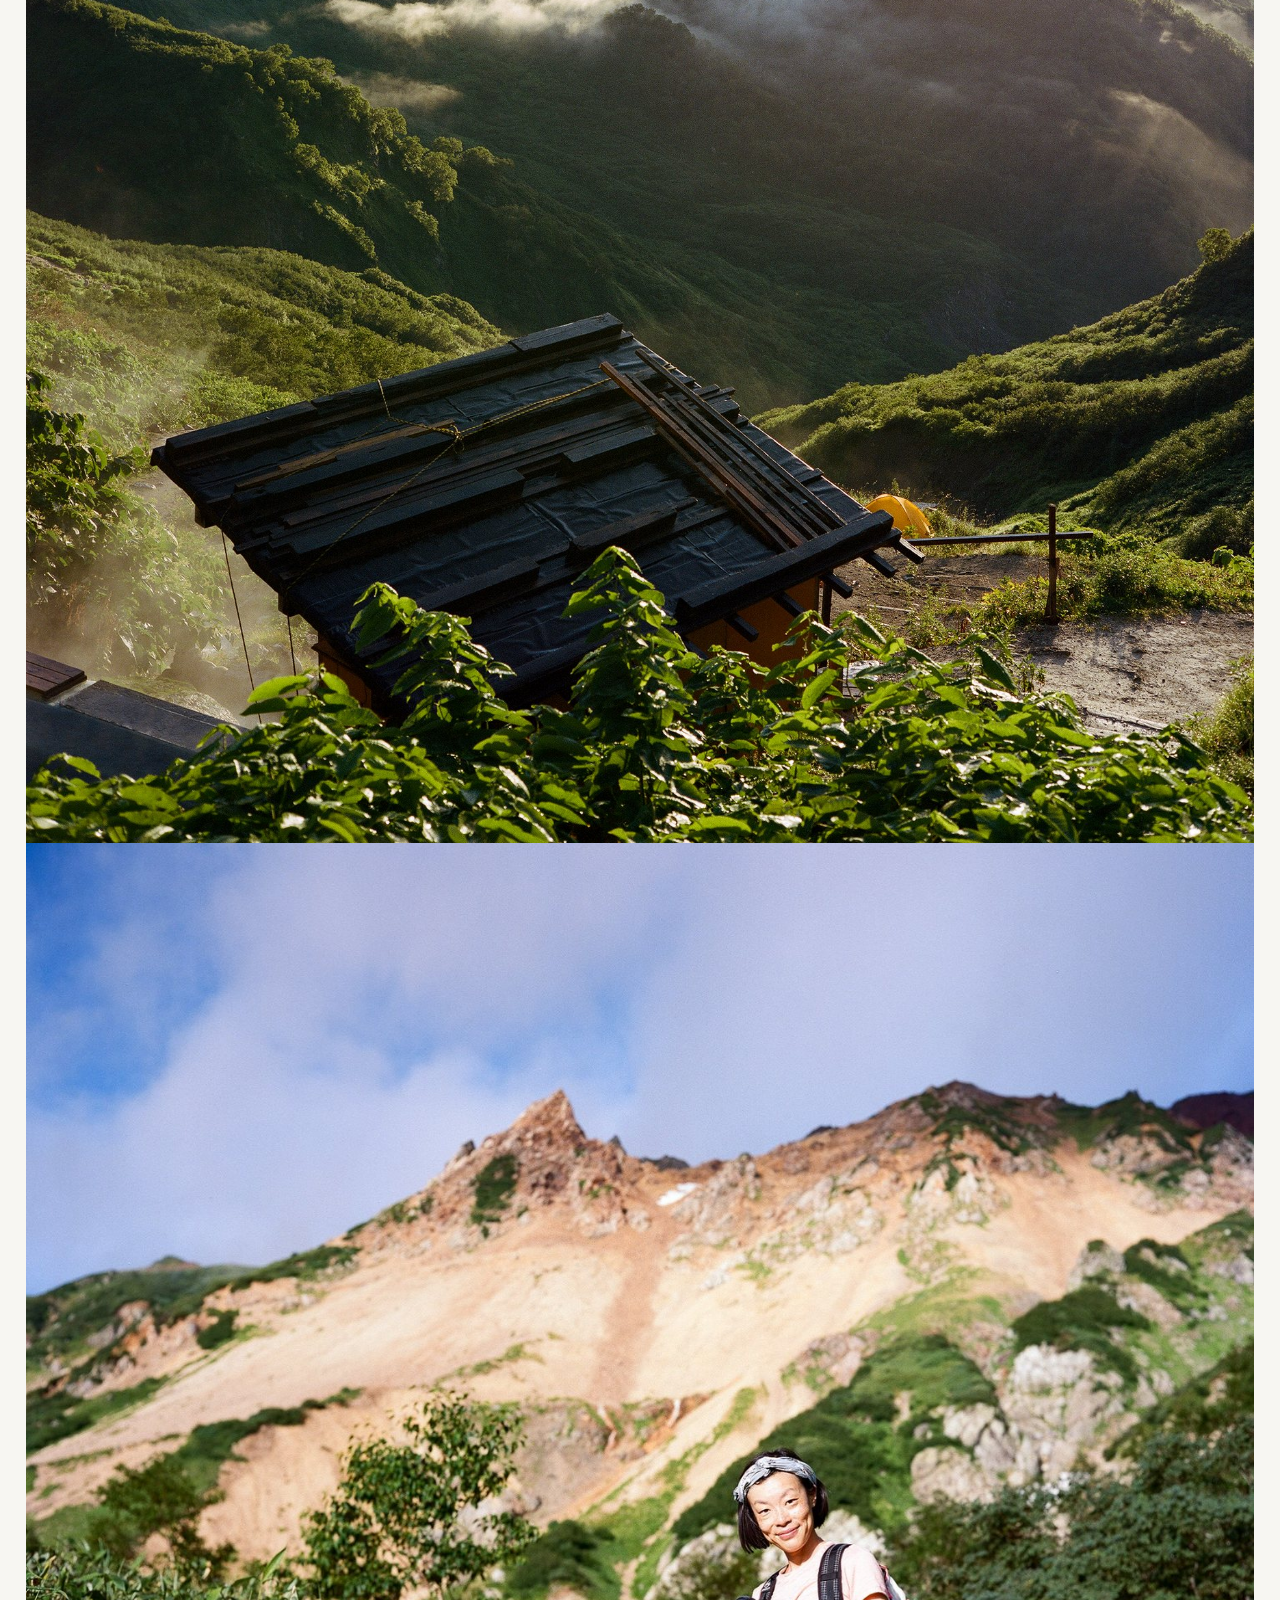
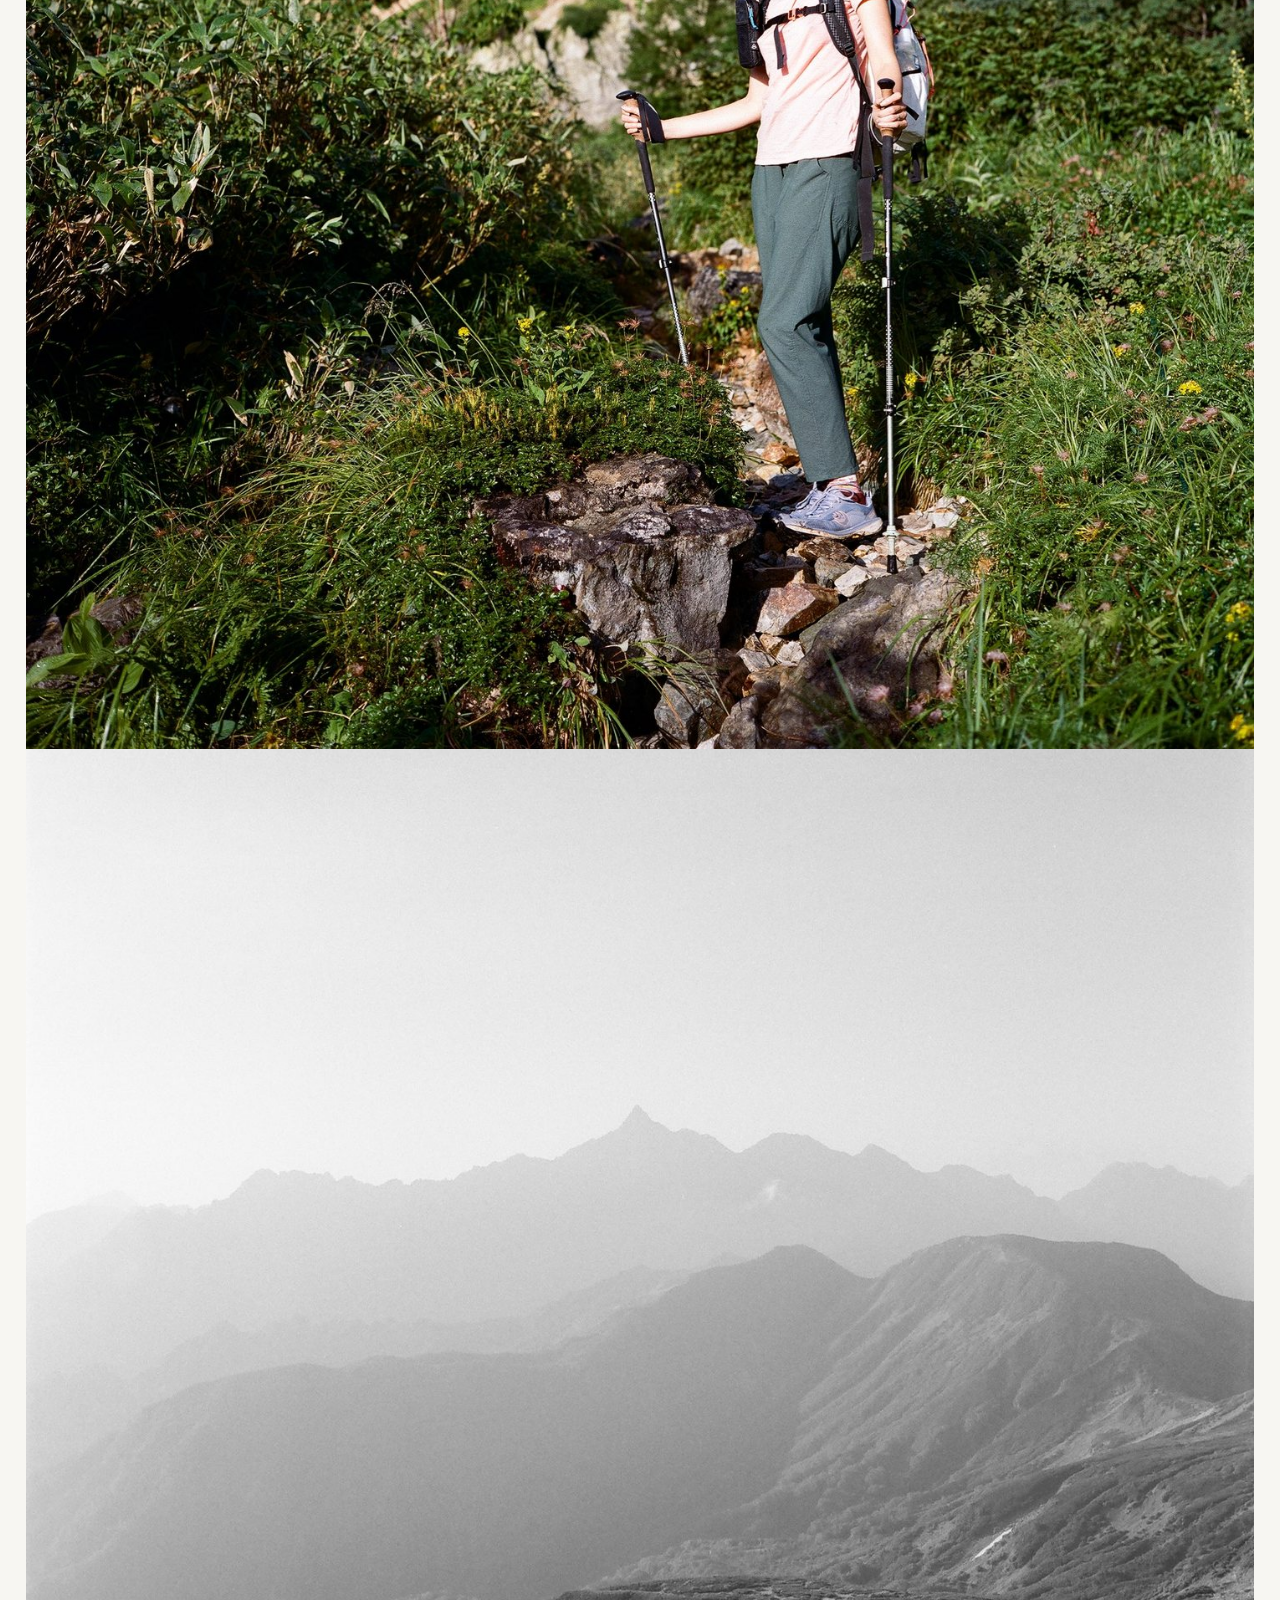
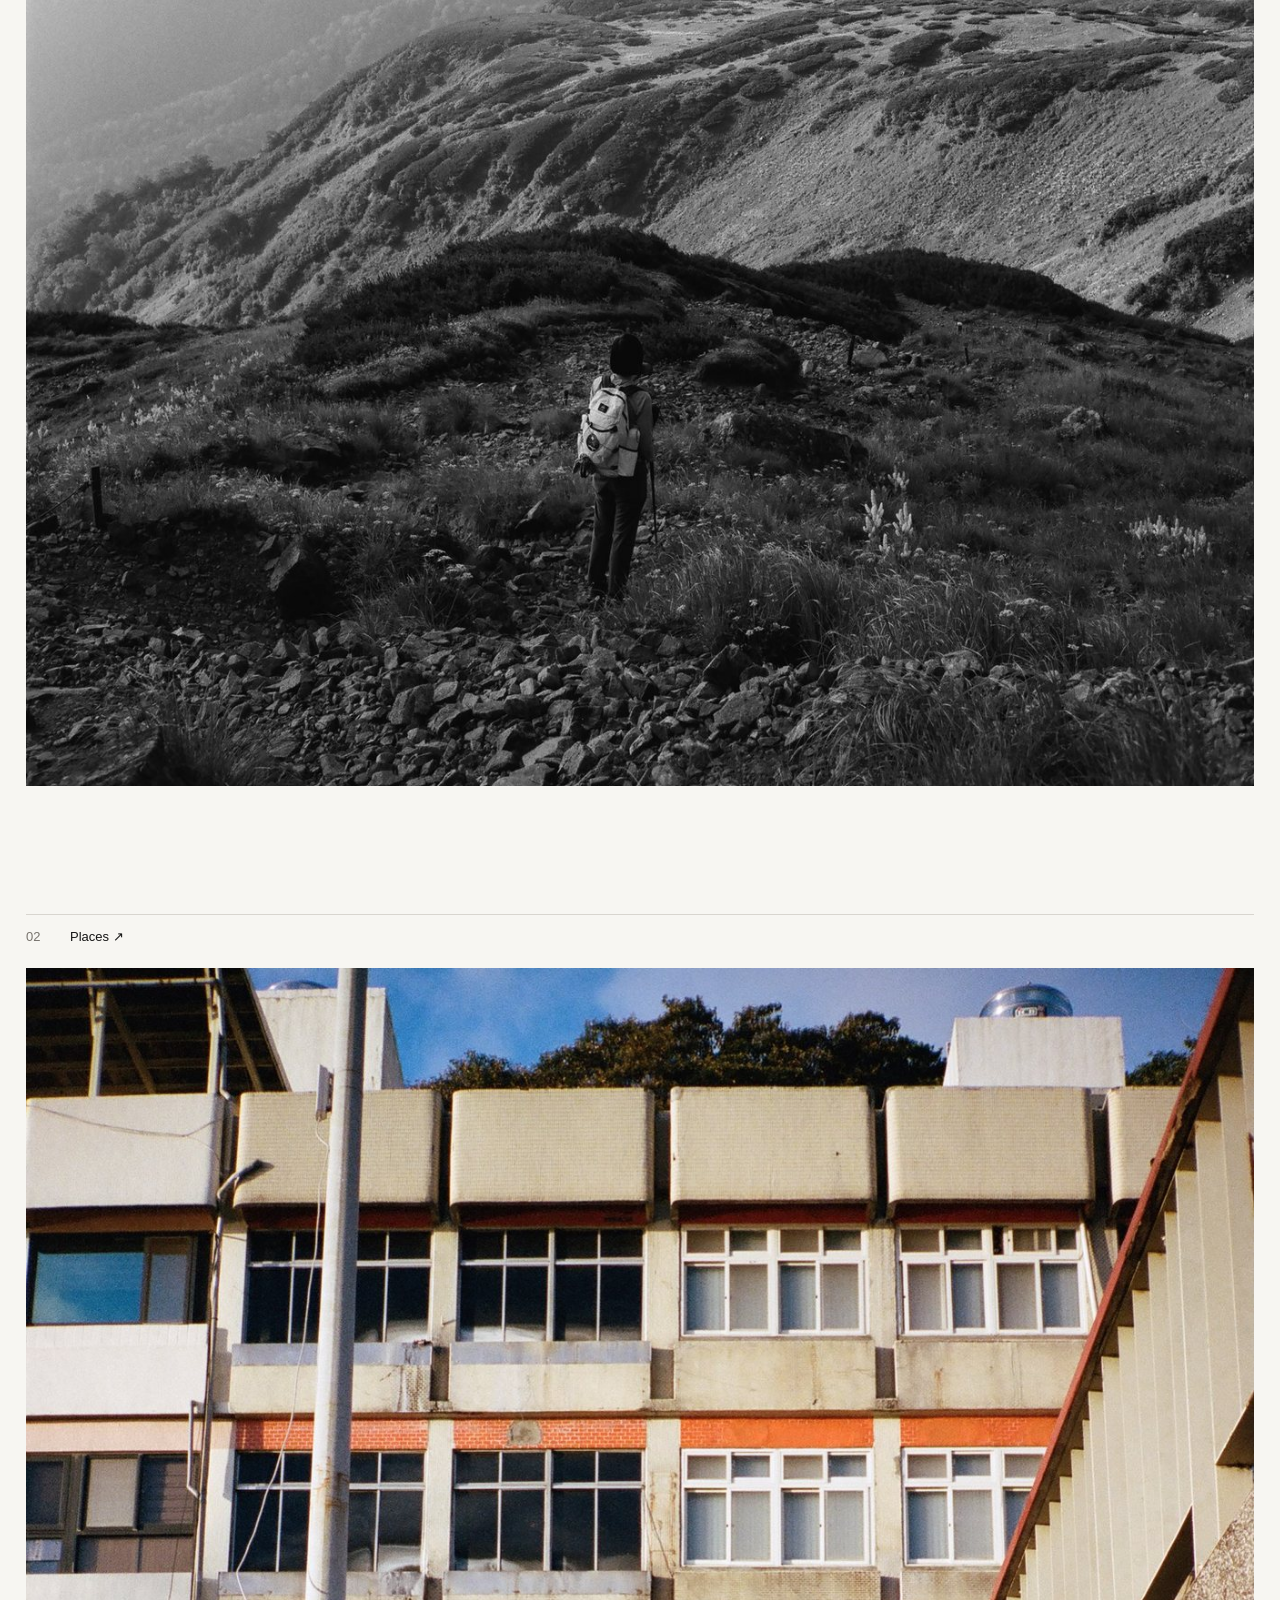
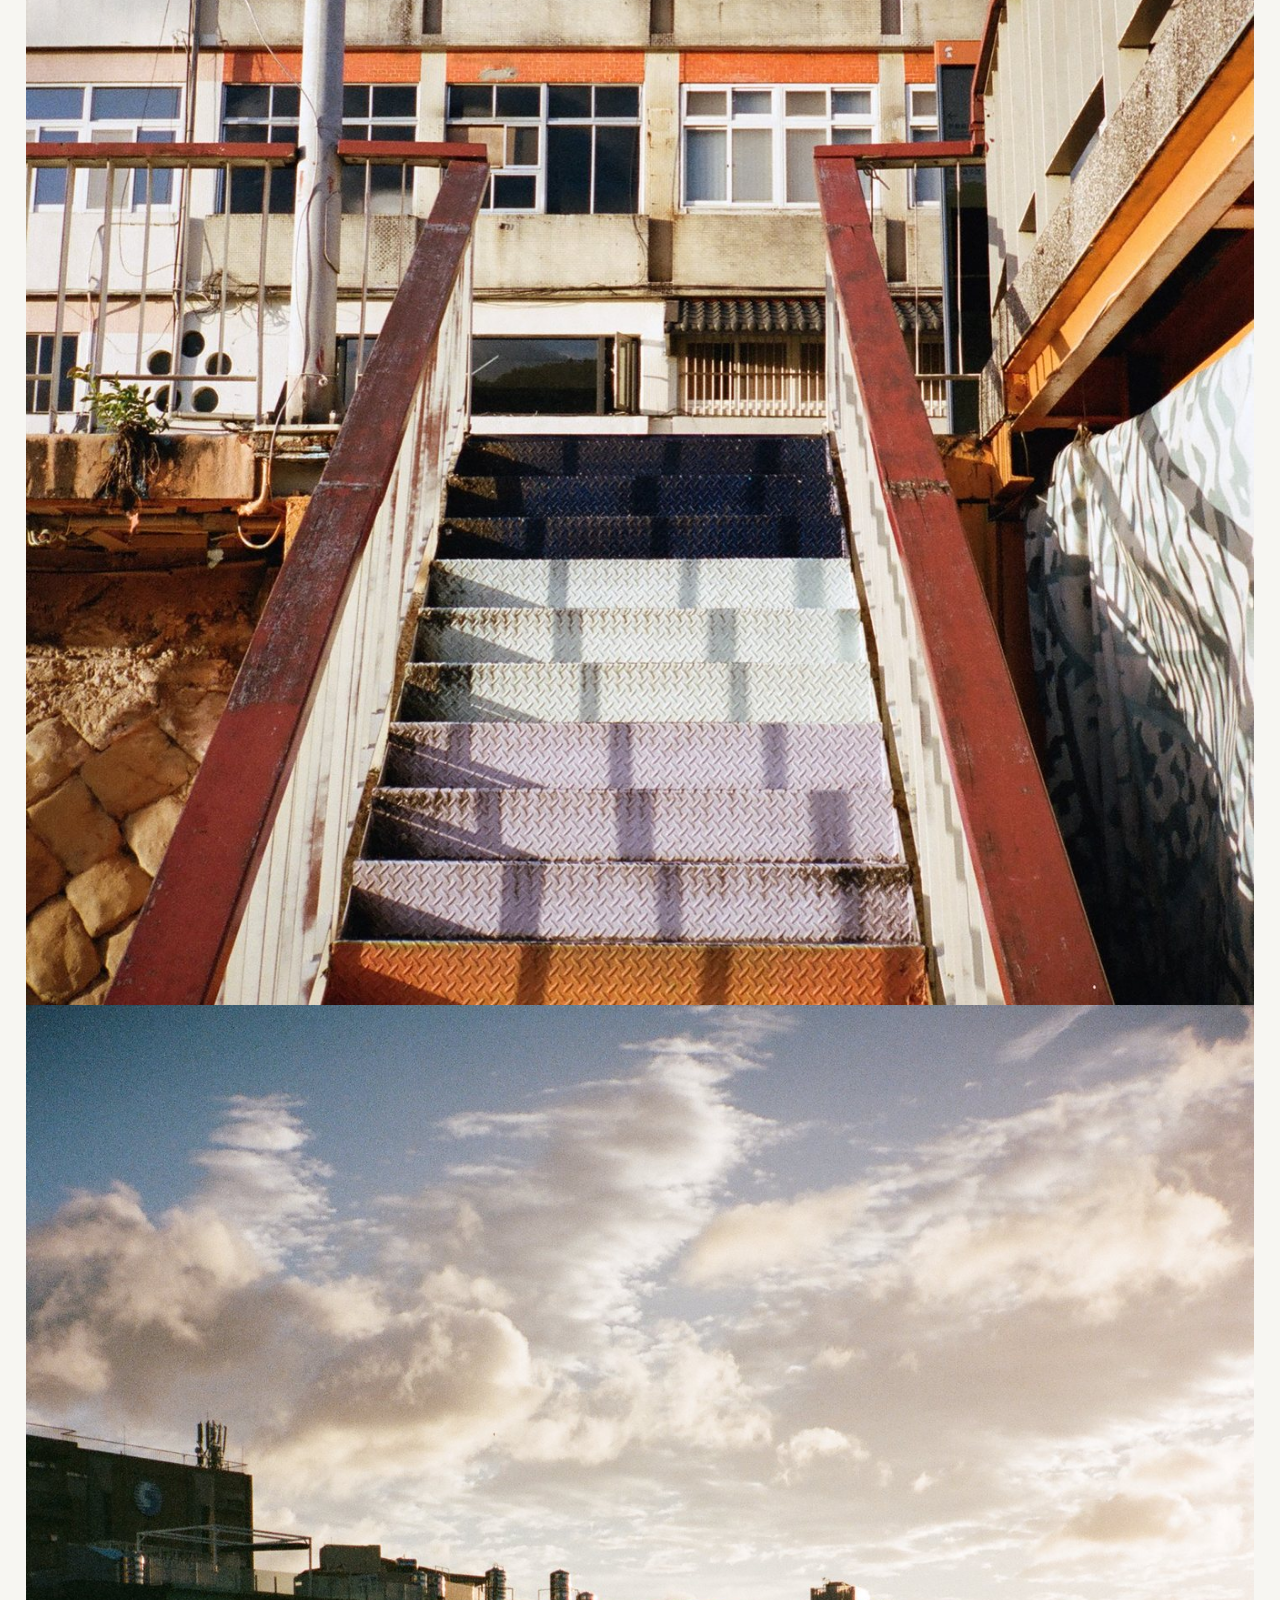
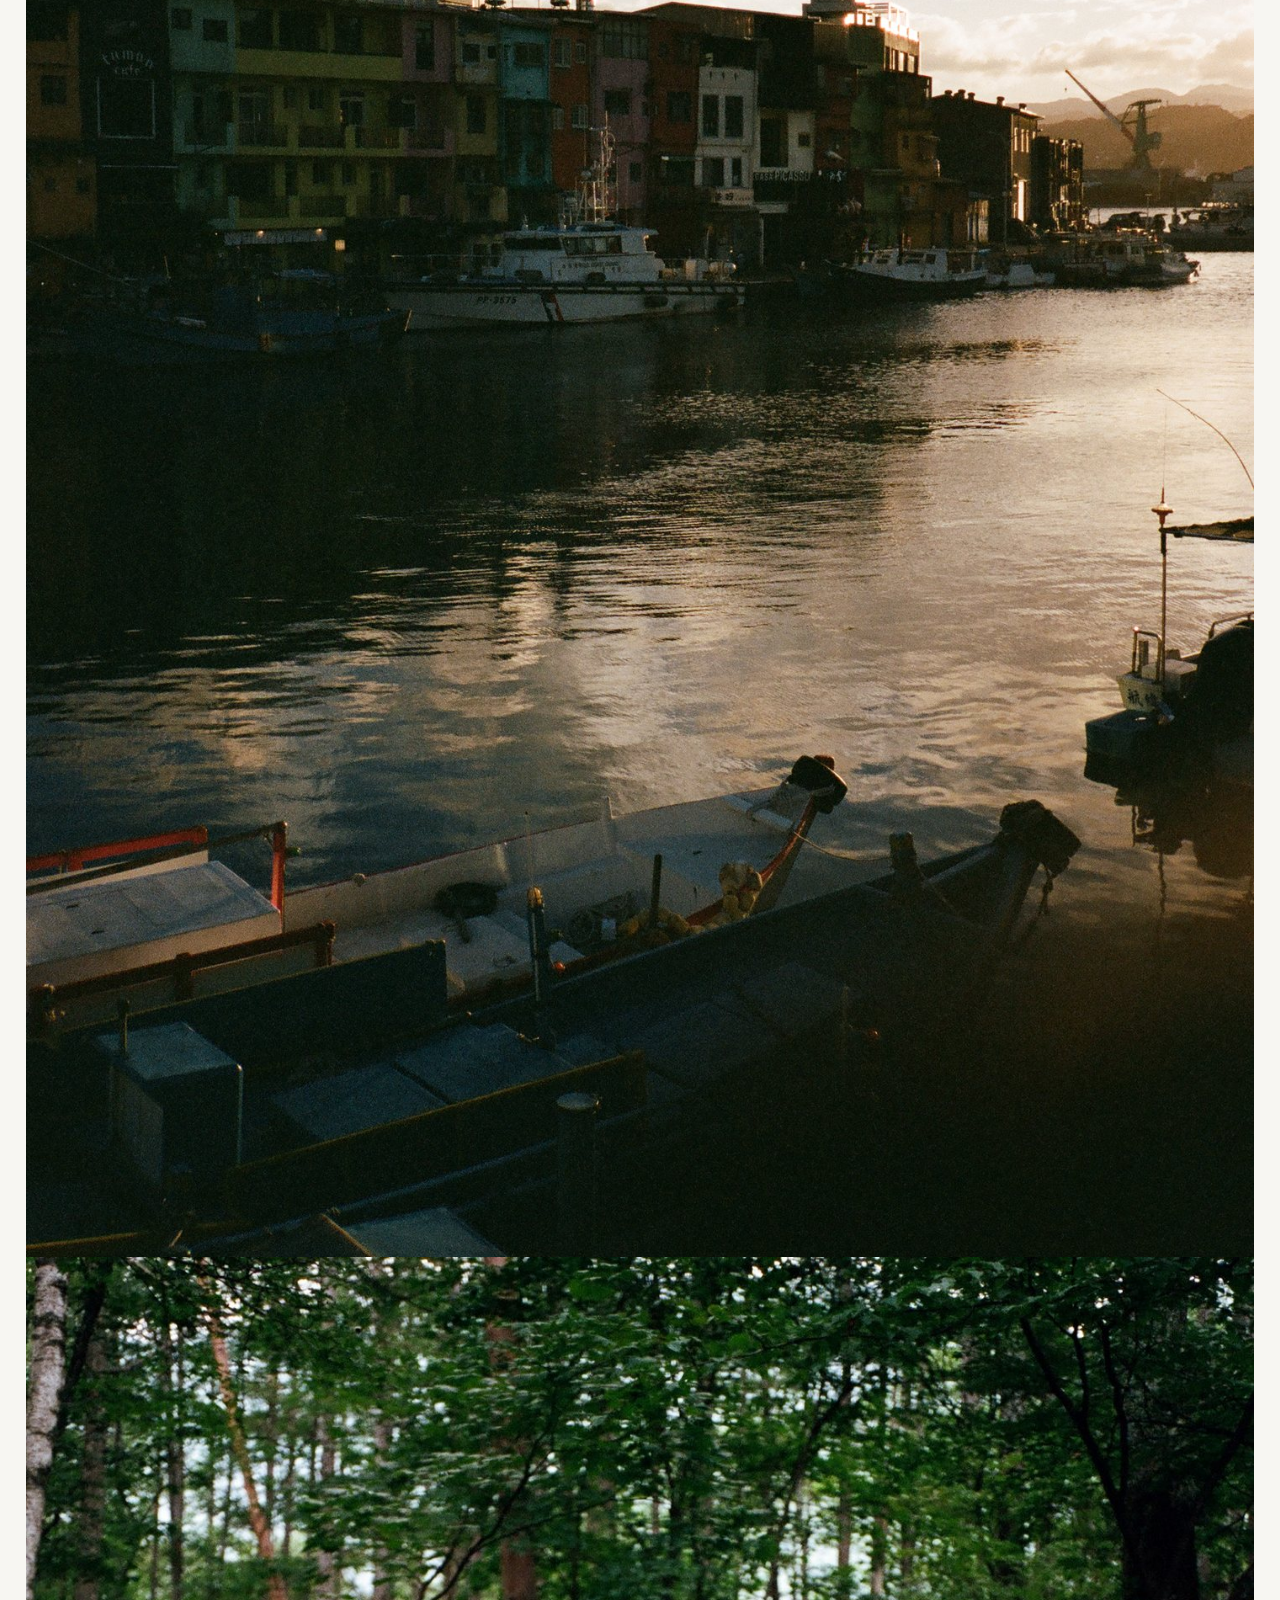
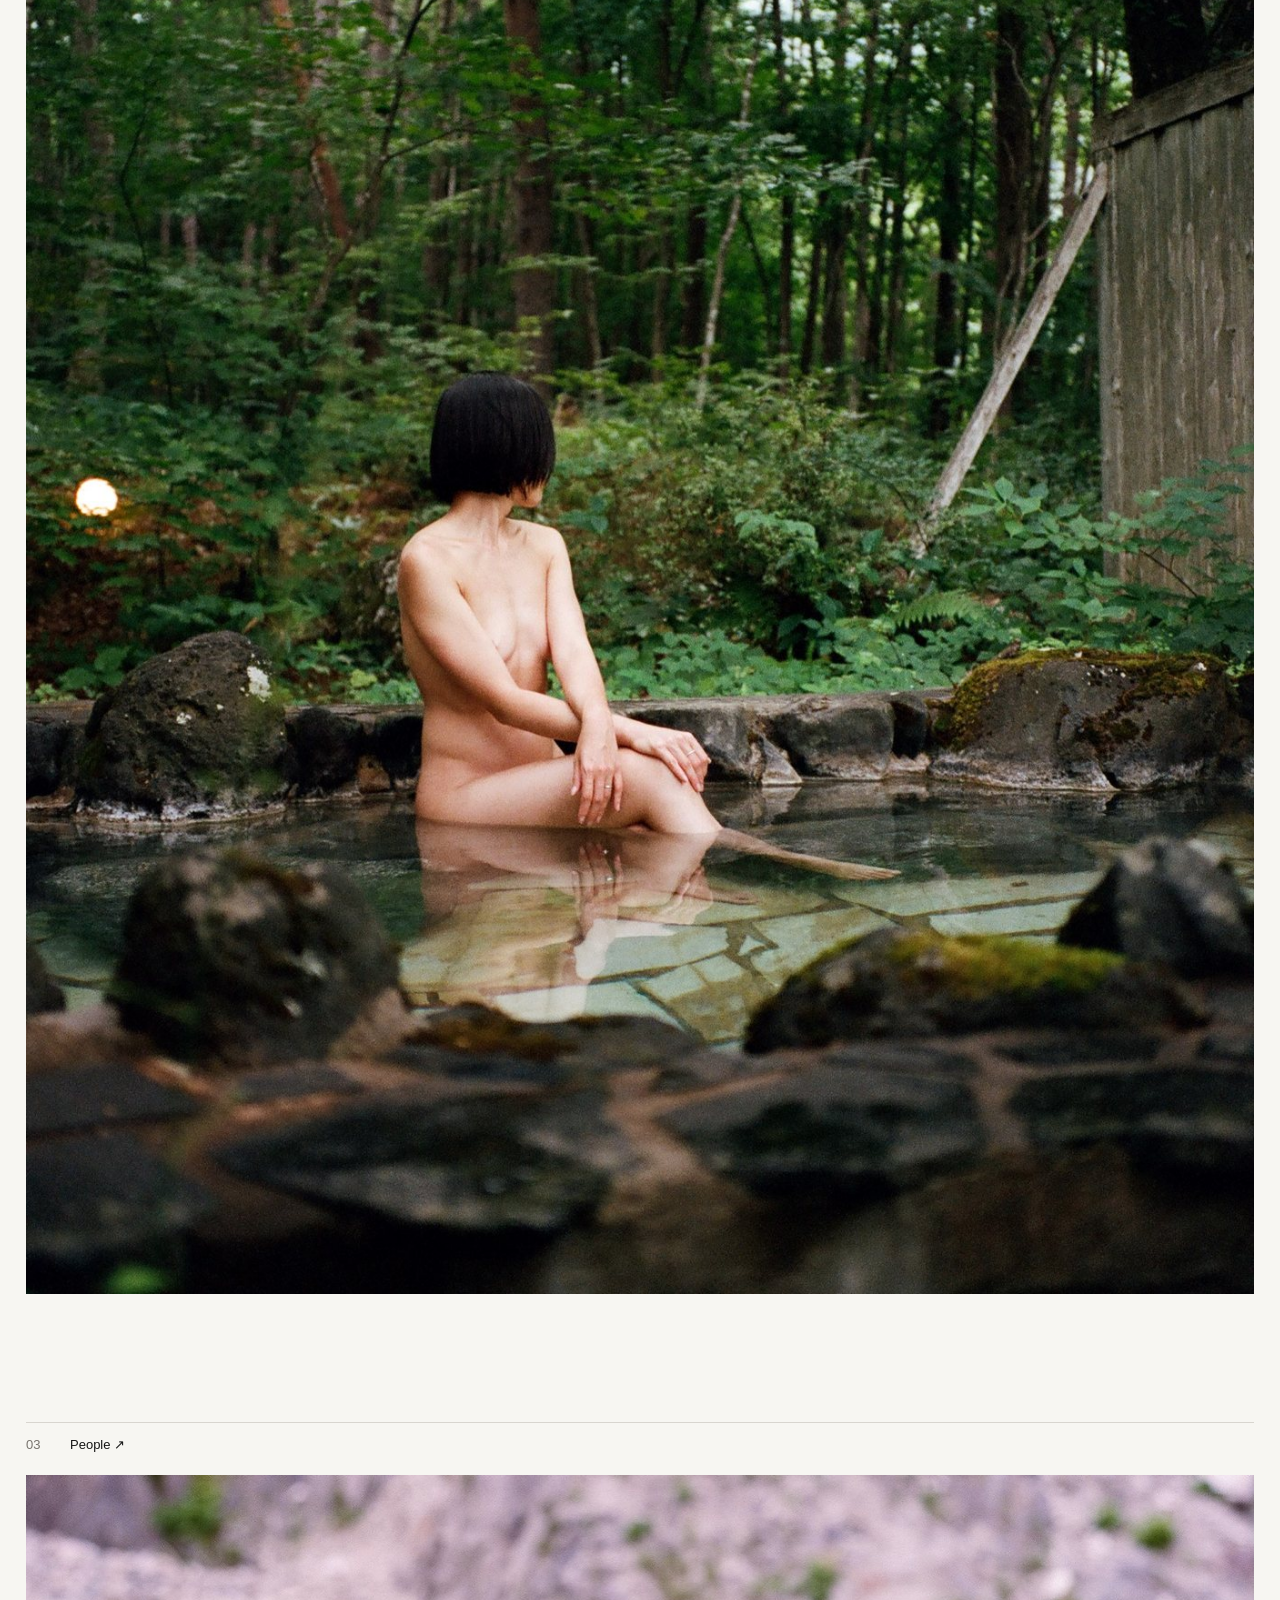
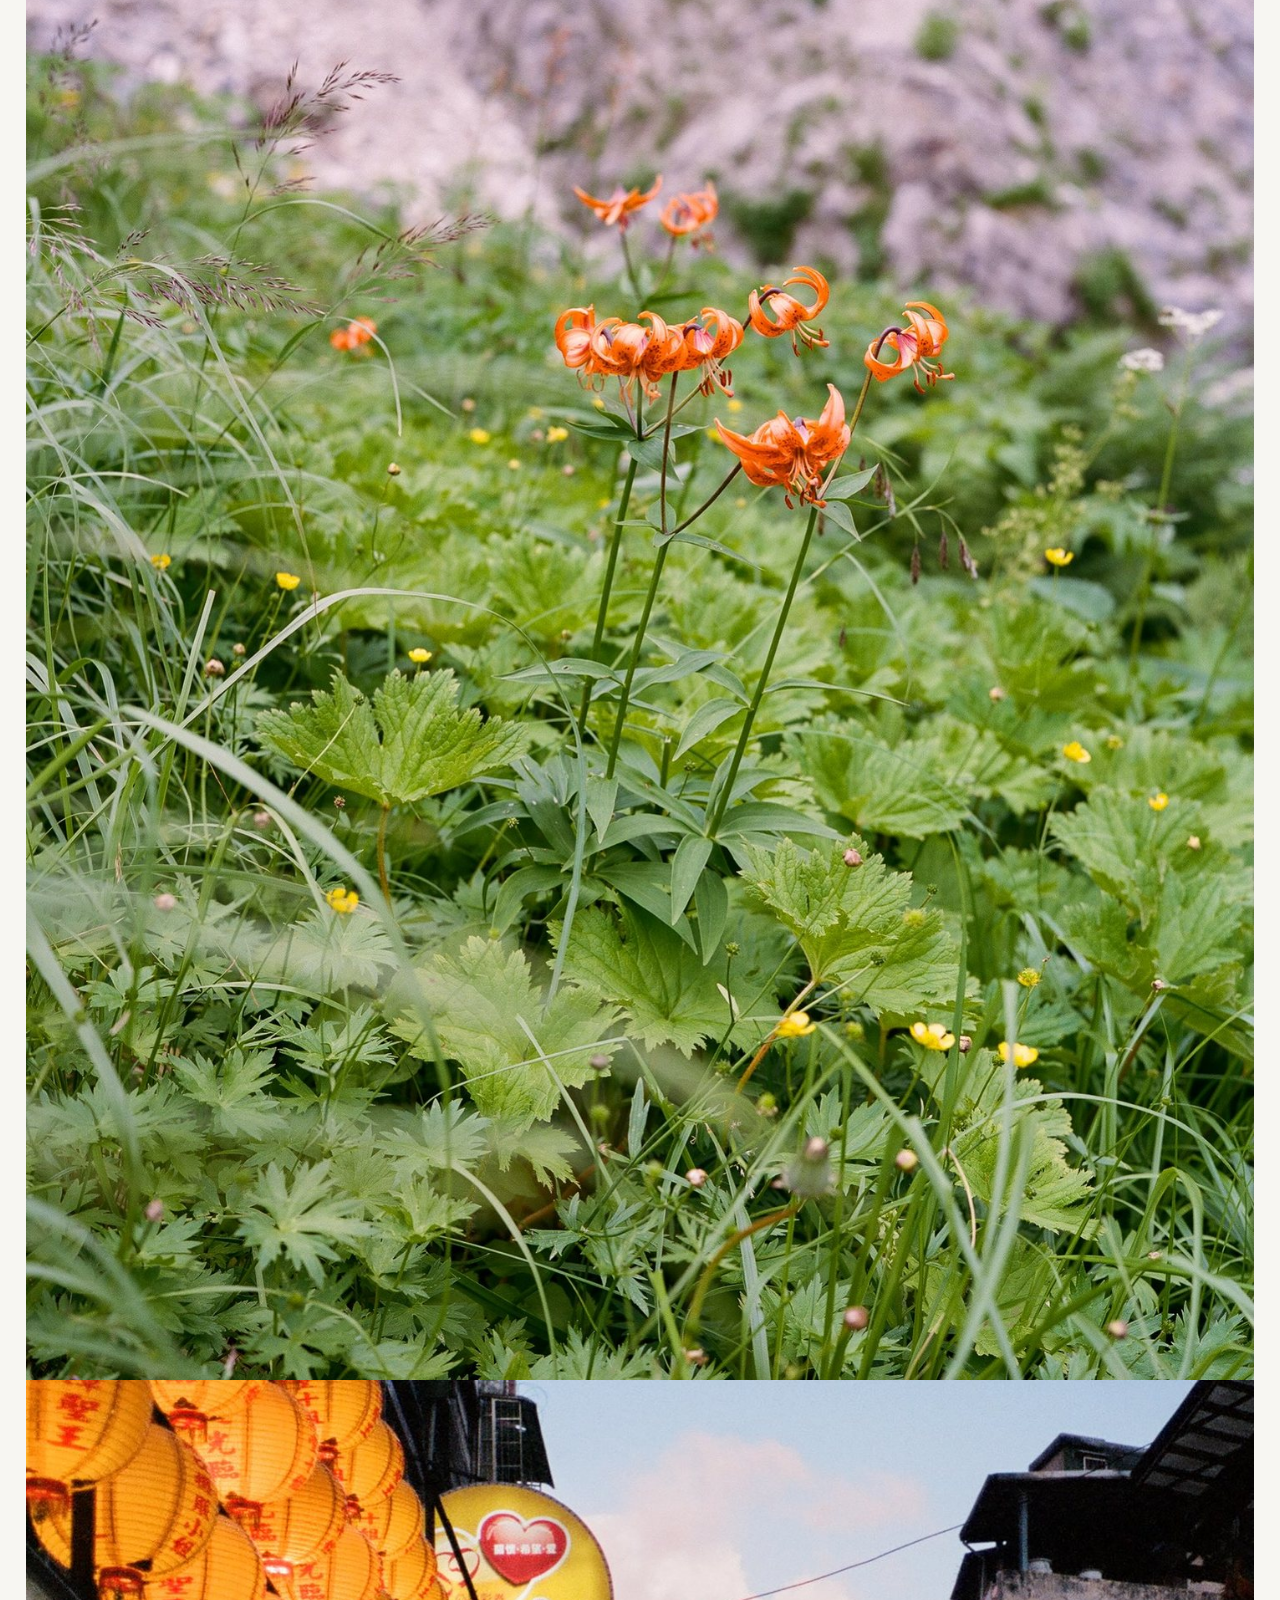
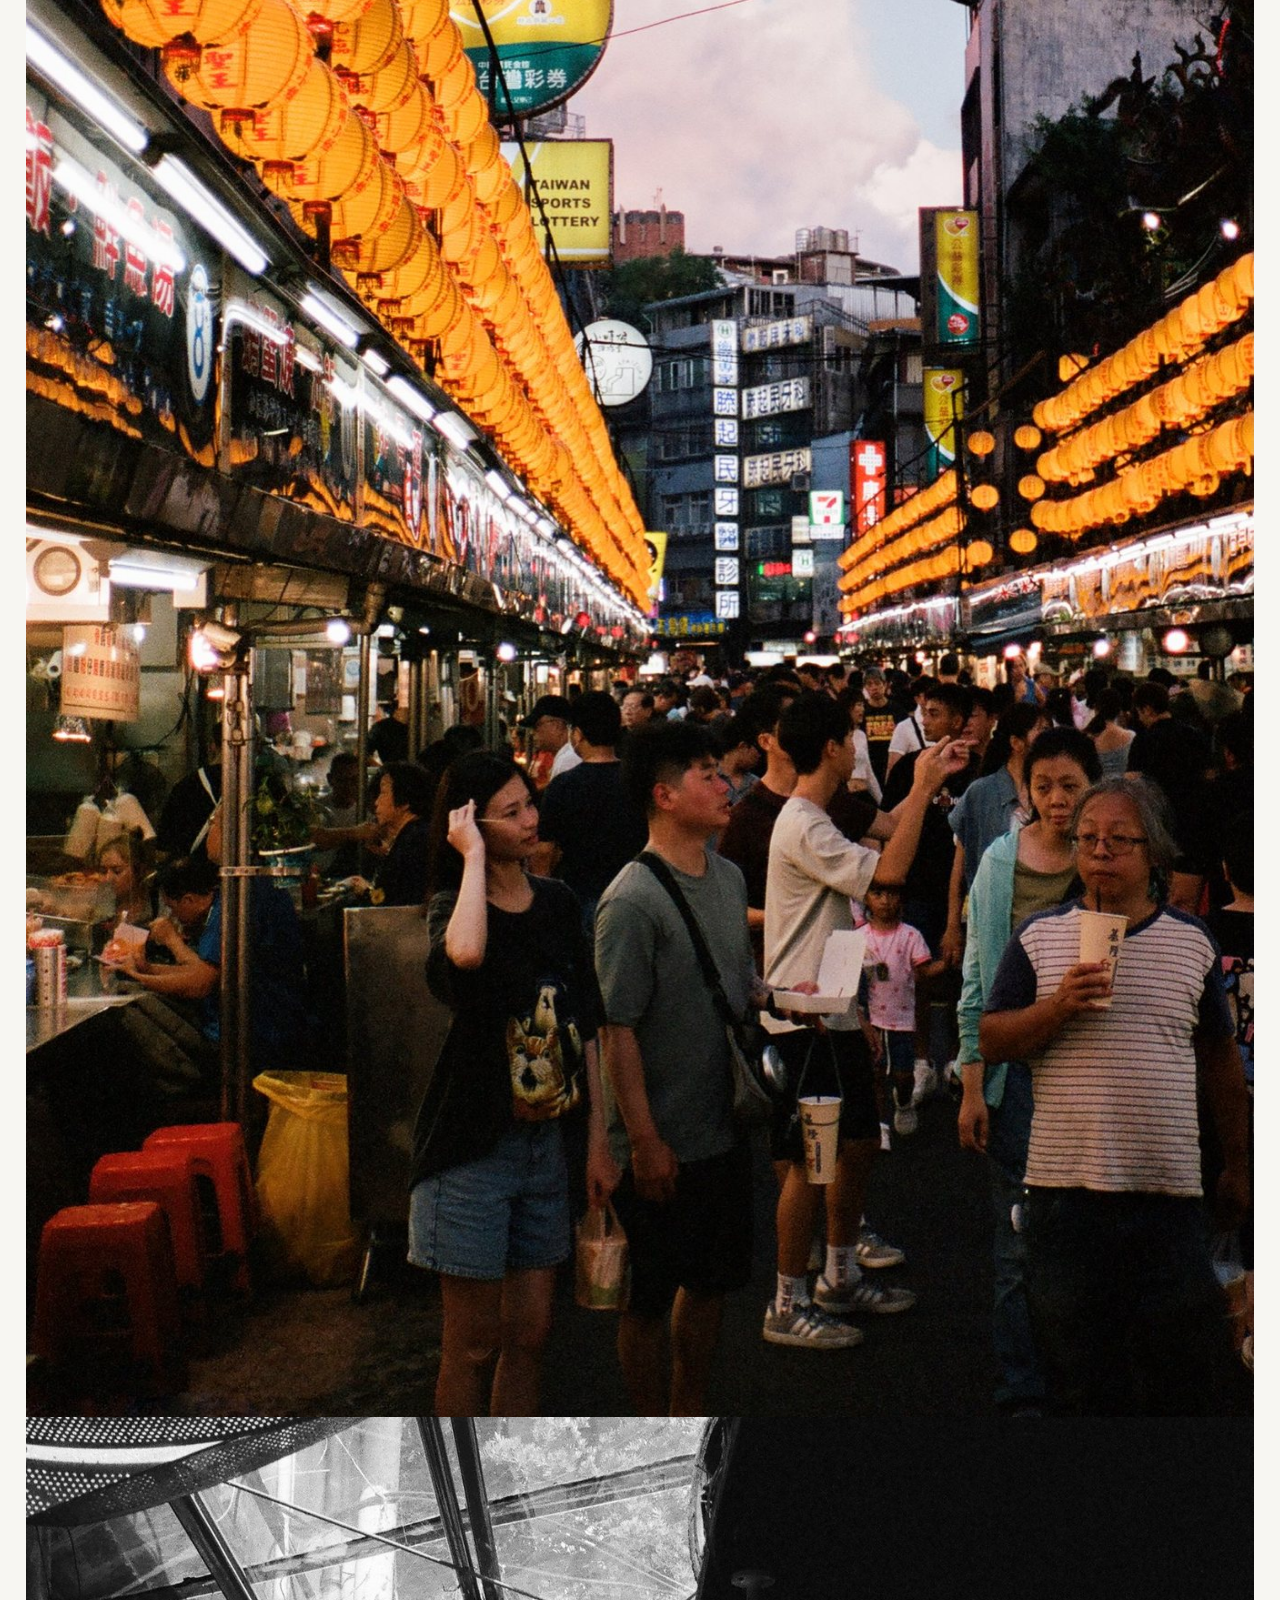
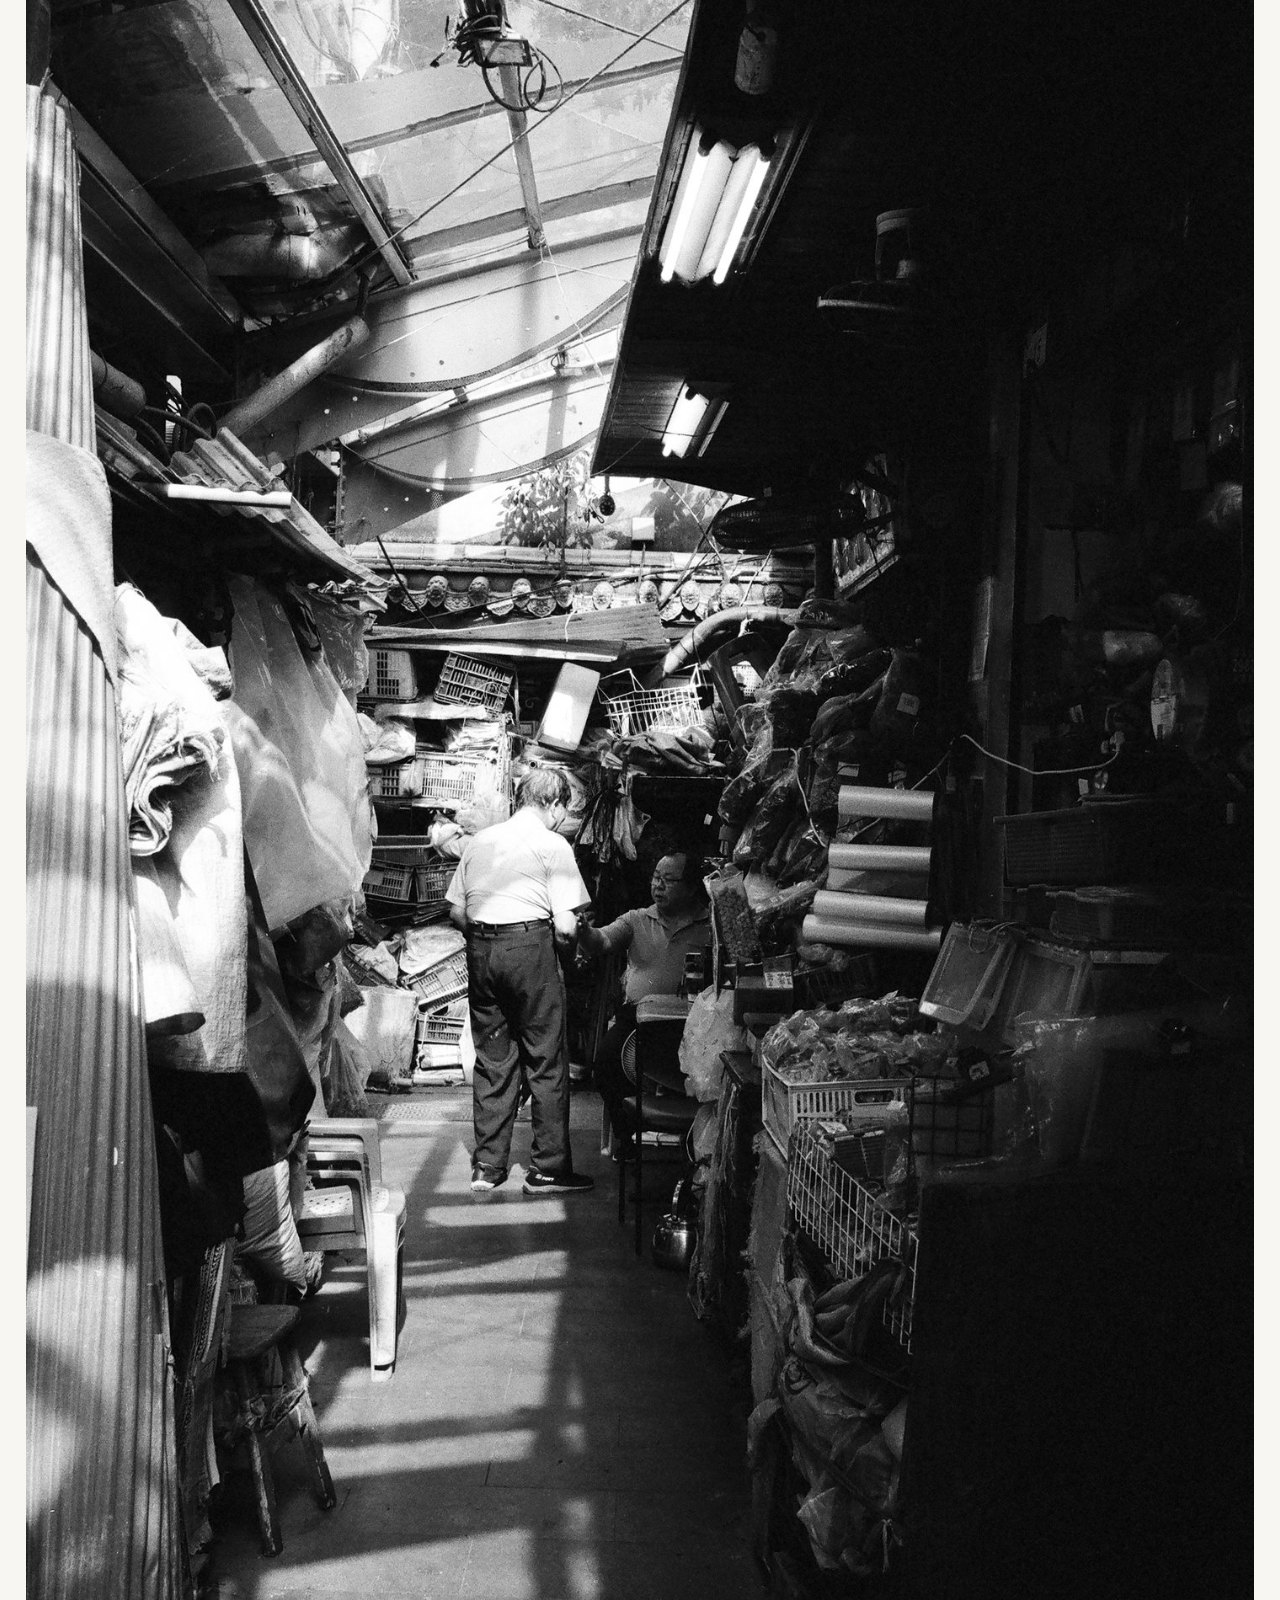
==== commit 2406d8e9: "Show imported Instagram photos on homepage" ====
--- a/index.html
+++ b/index.html
@@ -6,35 +6,49 @@
   <title>Photographs — Alex Scharf</title>
   <meta name="description" content="Film photographs by Alex Scharf, based in Tokyo.">
   <meta name="theme-color" content="#f7f6f2">
-  <link rel="stylesheet" href="/photo-index.css?v=8">
+  <link rel="stylesheet" href="/photo-index.css?v=9">
 </head>
 <body>
   <header class="site-header">
     <a class="brand" href="/">Alex Scharf</a>
     <nav aria-label="Primary"><a class="active" href="/">Photographs</a><a href="/about/">About</a></nav>
   </header>
+
   <main class="home-page">
     <div class="index-intro"><span>Film photographs</span><span>Tokyo, Japan</span></div>
-    <figure class="home-hero"><img src="/images/000033270004.jpg" alt="Mountain ridge in the Japanese Alps"></figure>
-    <section class="home-collection mountains-home">
+
+    <figure class="home-hero">
+      <img src="/images/000033270004.jpg" alt="Mountain ridge in the Japanese Alps">
+    </figure>
+
+    <section class="home-collection">
       <div class="collection-copy"><span>01</span><a href="/mountains/">Mountains ↗</a></div>
-      <div class="editorial-pair mountains-pair">
-        <figure class="pair-large"><a href="/mountains/"><img src="/images/000033280009.jpg" alt="Mountain hut above clouds"></a></figure>
-        <figure class="pair-small pair-lower"><a href="/mountains/"><img src="/images/000033280007.jpg" alt="Orange alpine flowers"></a></figure>
+      <div class="thumb-sequence mountains-sequence">
+        <figure class="thumb-a"><a href="/mountains/"><img src="/images/000033280009.jpg" alt="Mountain hut above clouds"></a></figure>
+        <figure class="thumb-b"><a href="/mountains/"><img src="/images/ig-hike-1.jpg" alt="Hiking photograph"></a></figure>
+        <figure class="thumb-c"><a href="/mountains/"><img src="/images/ig-bw-1.jpg" alt="Black and white mountain photograph"></a></figure>
       </div>
     </section>
-    <section class="home-collection places-home">
+
+    <section class="home-collection">
       <div class="collection-copy"><span>02</span><a href="/places/">Places ↗</a></div>
-      <div class="editorial-pair places-pair">
-        <figure class="pair-small"><a href="/places/"><img src="/images/000029790023.jpg" alt="Outdoor bath"></a></figure>
-        <figure class="pair-large pair-lower"><a href="/places/"><img src="/images/000029810016.jpg" alt="Harbor at evening"></a></figure>
+      <div class="thumb-sequence places-sequence">
+        <figure class="thumb-a"><a href="/places/"><img src="/images/ig-keelung-1.jpg" alt="Keelung, Taiwan"></a></figure>
+        <figure class="thumb-b"><a href="/places/"><img src="/images/000029810016.jpg" alt="Harbor at evening"></a></figure>
+        <figure class="thumb-c"><a href="/places/"><img src="/images/ig-street-1.jpg" alt="Street photograph"></a></figure>
       </div>
     </section>
-    <section class="home-collection people-home">
+
+    <section class="home-collection">
       <div class="collection-copy"><span>03</span><a href="/people/">People ↗</a></div>
-      <figure class="people-feature"><a href="/people/"><img src="/images/000033010025.jpg" alt="Black and white market scene"></a></figure>
+      <div class="thumb-sequence people-sequence">
+        <figure class="thumb-a"><a href="/people/"><img src="/images/ig-hike-2.jpg" alt="Person hiking"></a></figure>
+        <figure class="thumb-b"><a href="/people/"><img src="/images/ig-keelung-2.jpg" alt="Street scene in Keelung"></a></figure>
+        <figure class="thumb-c"><a href="/people/"><img src="/images/000033010025.jpg" alt="Black and white market scene"></a></figure>
+      </div>
     </section>
   </main>
+
   <footer class="site-footer"><span>© <span id="year"></span> Alex Scharf</span><span>All photographs on film</span></footer>
   <script>document.getElementById('year').textContent = new Date().getFullYear();</script>
 </body>
